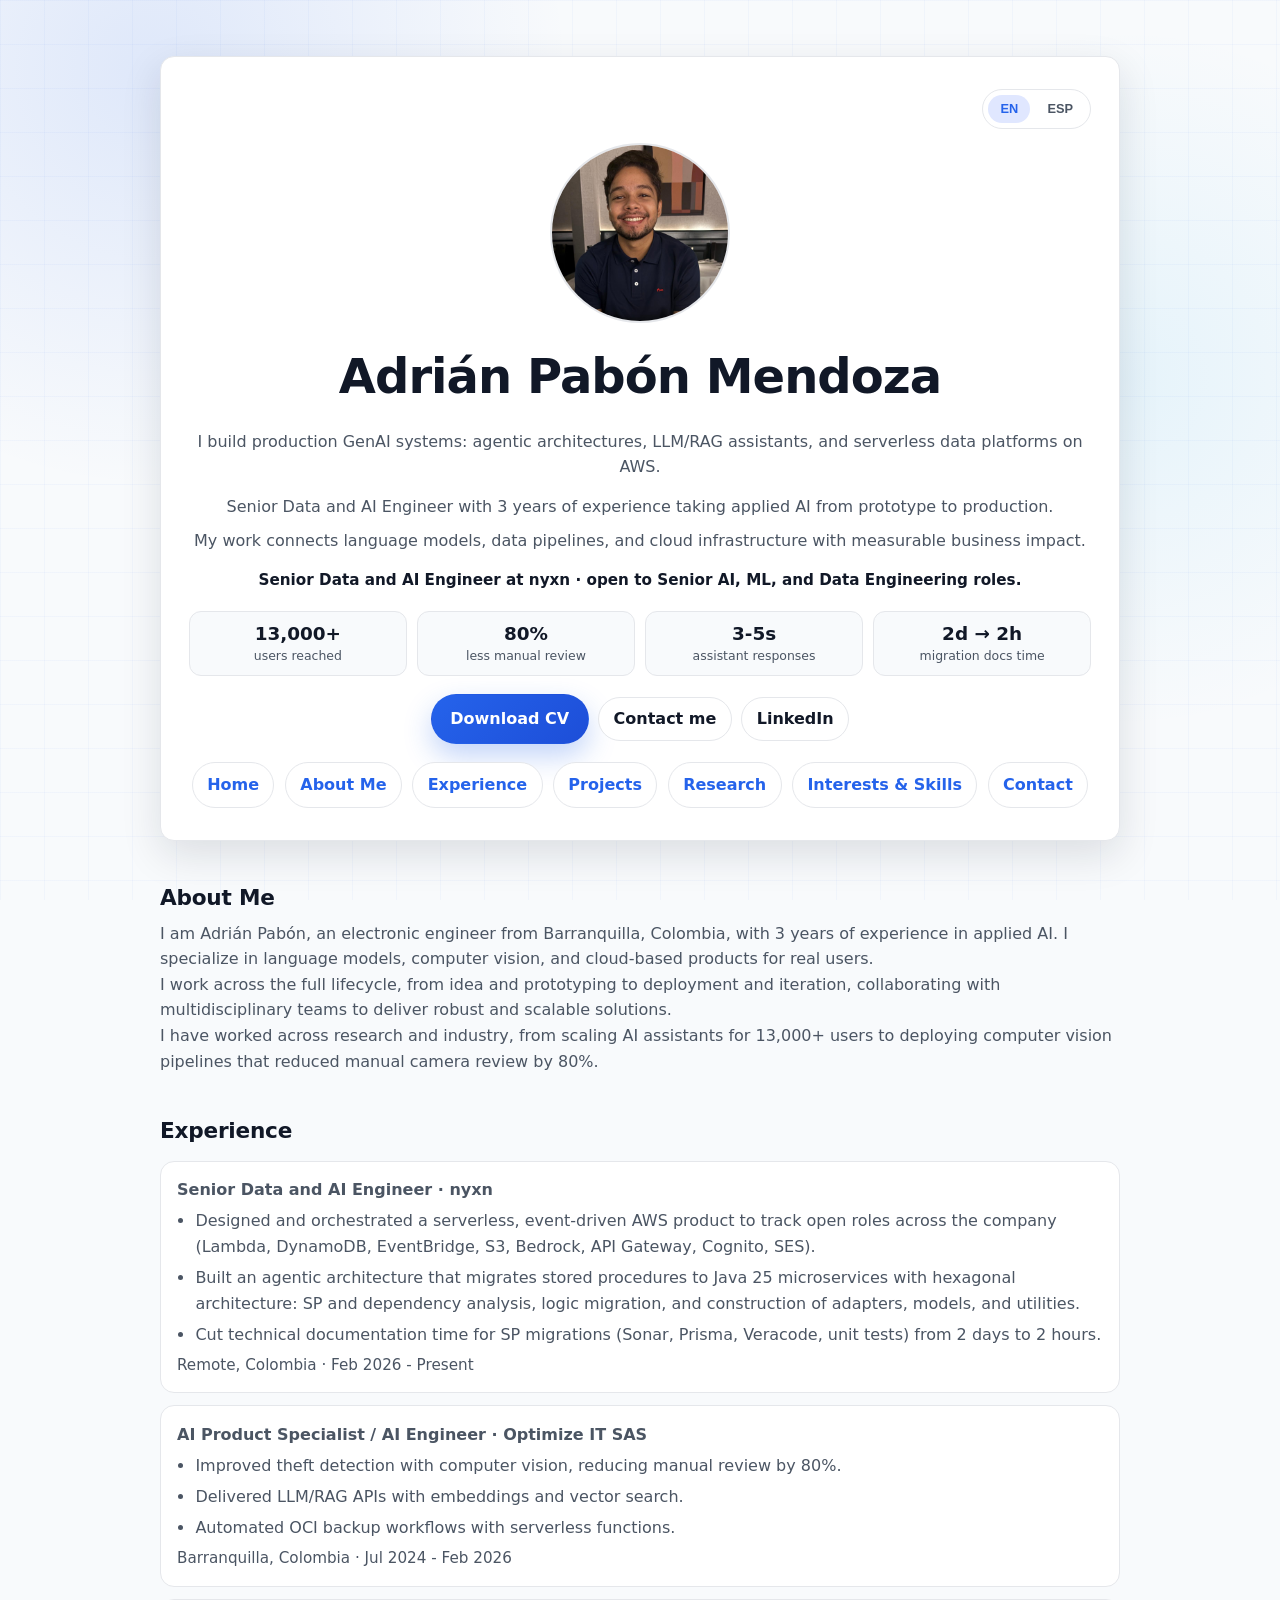
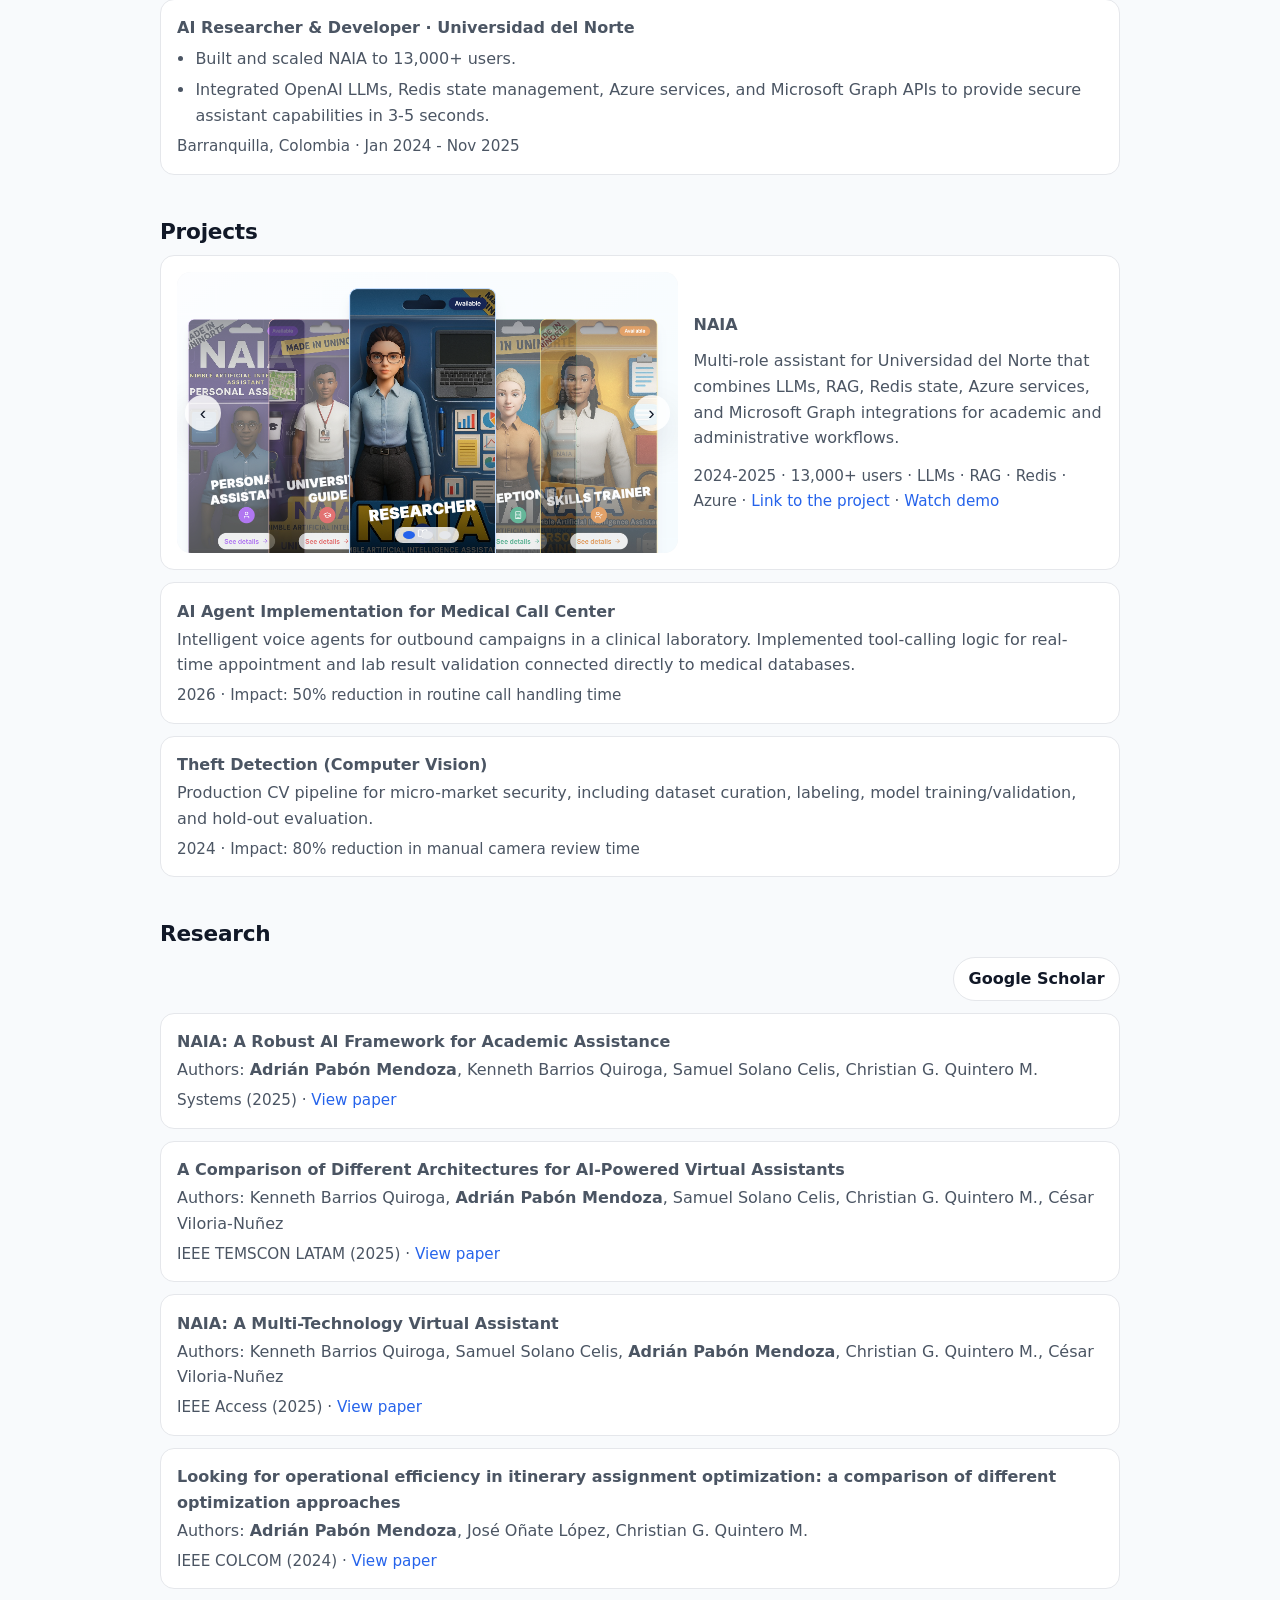
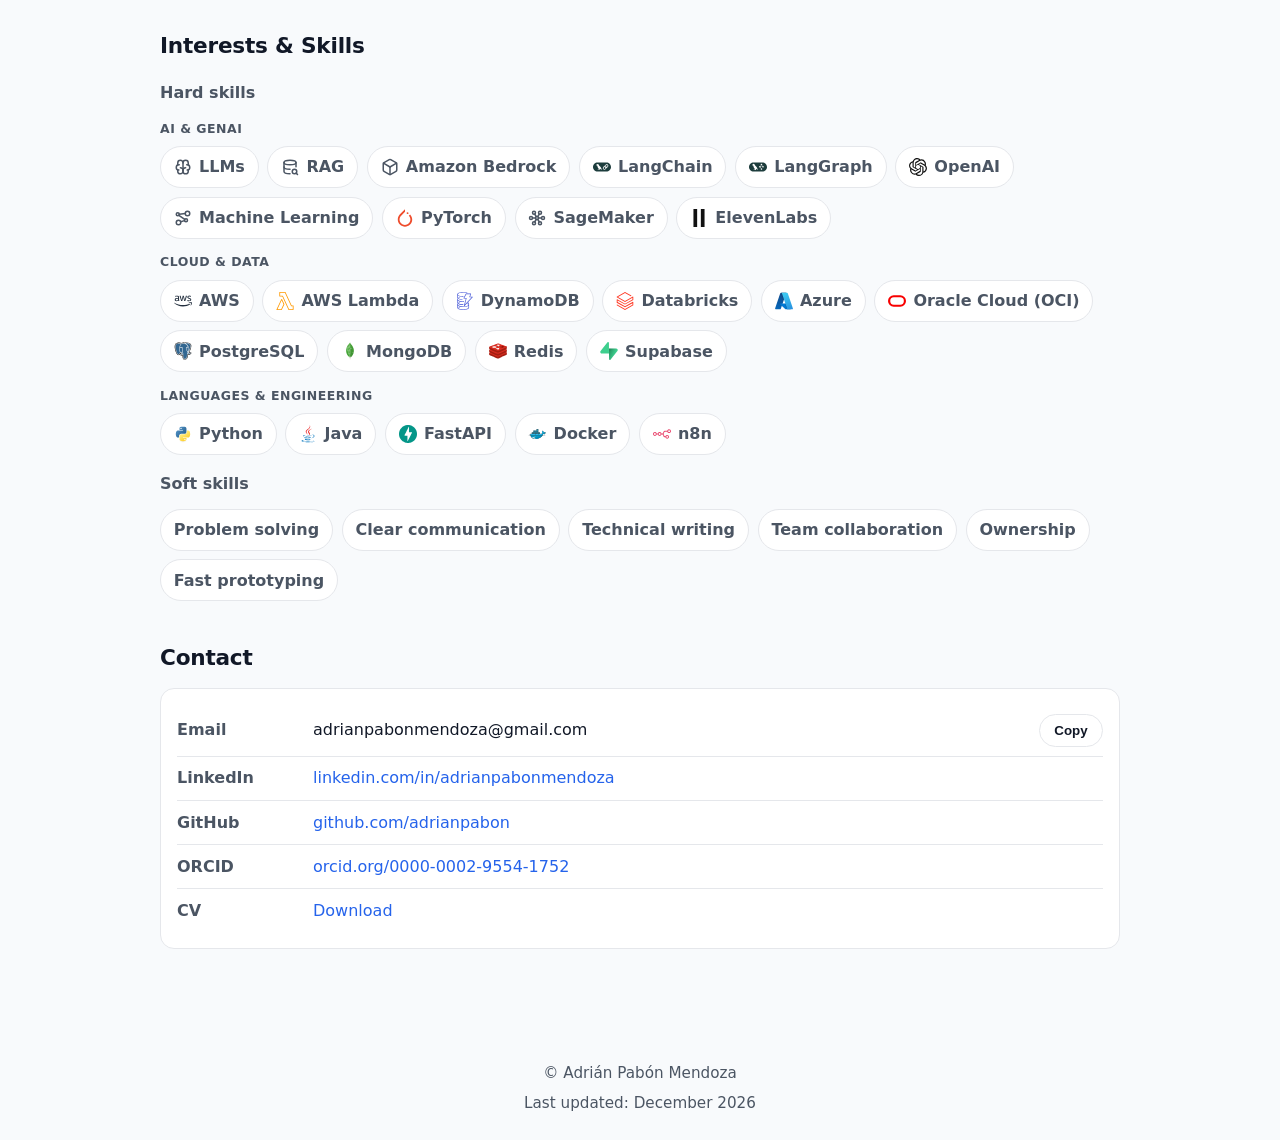
==== index.html @ e5a5b2f0 "Remove notes section and fix skill icons - Drop the placeholder Engineering Notes section, nav link," ====
<!doctype html>
<html lang="en">
  <head>
    <meta charset="utf-8" />
    <meta name="viewport" content="width=device-width, initial-scale=1" />
    <meta
      name="description"
      content="Senior AI & Data Engineer in Colombia building production GenAI on AWS: agentic AI systems, LLM/RAG, serverless event-driven architectures, and Java microservices. Open to Senior AI/ML and Data Engineering roles."
      data-i18n-content="meta.description"
    />
    <link rel="canonical" href="https://www.adrianpabonmendoza.com/" />
    <link rel="alternate" hreflang="en" href="https://www.adrianpabonmendoza.com/" />
    <link rel="alternate" hreflang="es" href="https://www.adrianpabonmendoza.com/es/" />
    <link rel="alternate" hreflang="x-default" href="https://www.adrianpabonmendoza.com/" />
    <meta property="og:type" content="website" />
    <meta
      property="og:title"
      content="Adrián Pabón Mendoza | Senior AI & Data Engineer · GenAI, AWS, Agentic AI"
      data-i18n-content="meta.title"
    />
    <meta
      property="og:description"
      content="Production GenAI on AWS: agentic AI systems, LLM/RAG, and serverless event-driven architectures with measurable impact."
      data-i18n-content="meta.socialDescription"
    />
    <meta property="og:url" content="https://www.adrianpabonmendoza.com/" />
    <meta property="og:image" content="https://www.adrianpabonmendoza.com/data/profile.jpeg" />
    <meta property="og:locale" content="en_US" data-i18n-content="meta.locale" />
    <meta name="twitter:card" content="summary_large_image" />
    <meta
      name="twitter:title"
      content="Adrián Pabón Mendoza | Senior AI & Data Engineer · GenAI, AWS, Agentic AI"
      data-i18n-content="meta.title"
    />
    <meta
      name="twitter:description"
      content="Production GenAI on AWS: agentic AI systems, LLM/RAG, and serverless event-driven architectures with measurable impact."
      data-i18n-content="meta.socialDescription"
    />
    <meta name="twitter:image" content="https://www.adrianpabonmendoza.com/data/profile.jpeg" />

    <title data-i18n="meta.title">Adrián Pabón Mendoza | Senior AI & Data Engineer · GenAI, AWS, Agentic AI</title>

    <link rel="icon" href="data/favicon.svg" type="image/svg+xml" />
    <link rel="stylesheet" href="styles.css" />
    <script defer src="script.js"></script>
  </head>
  <body>
    <main class="layout" id="content">
      <section id="home" class="intro" aria-label="Home" data-i18n-aria-label="nav.home">
        <div class="intro__tools">
          <div
            class="lang-switch"
            role="group"
            aria-label="Language selector"
            data-i18n-aria-label="language.selector"
          >
            <button class="lang-switch__btn" type="button" data-lang-option="en" data-lang-href="./" aria-pressed="false">
              EN
            </button>
            <button class="lang-switch__btn" type="button" data-lang-option="es" data-lang-href="es/" aria-pressed="false">
              ESP
            </button>
          </div>
          <button
            class="nav-toggle"
            type="button"
            data-nav-toggle
            aria-expanded="false"
            aria-controls="primary-nav"
            aria-label="Toggle navigation"
            data-i18n-aria-label="nav.toggle"
          >
            <span class="nav-toggle__bars" aria-hidden="true">
              <span></span>
              <span></span>
              <span></span>
            </span>
          </button>
        </div>
        <img
          class="intro__photo"
          src="data/profile.jpeg"
          alt="Photo of Adrián Pabón Mendoza"
          data-i18n-alt="image.profileAlt"
          width="250"
          height="250"
          loading="eager"
          decoding="async"
        />
        <h1 class="intro__name">Adrián Pabón Mendoza</h1>
        <p class="intro__tagline" data-i18n="intro.tagline">
          I build production GenAI systems: agentic architectures, LLM/RAG assistants, and serverless data platforms on AWS.
        </p>
        <div class="intro__bio">
          <p data-i18n="intro.experience">
            AI engineer with 3 years of experience building production-ready solutions.
          </p>
          <p data-i18n="intro.focus">
            I design and deploy LLM, RAG, and computer vision systems with measurable business impact.
          </p>
        </div>
        <p class="intro__availability" data-i18n="intro.availability">
          Senior Data and AI Engineer at nyxn · open to Senior AI, ML, and Data Engineering roles.
        </p>
        <dl class="impact-strip" aria-label="Career impact highlights">
          <div>
            <dt>13,000+</dt>
            <dd data-i18n="intro.metricUsers">users reached</dd>
          </div>
          <div>
            <dt>80%</dt>
            <dd data-i18n="intro.metricReview">less manual review</dd>
          </div>
          <div>
            <dt>3-5s</dt>
            <dd data-i18n="intro.metricLatency">assistant responses</dd>
          </div>
          <div>
            <dt>2d → 2h</dt>
            <dd data-i18n="intro.metricDocs">migration docs time</dd>
          </div>
        </dl>
        <div class="intro__cta">
          <a class="button button--cv" href="data/Adrian_Pabon_CV.pdf" download data-i18n="intro.cvCta">
            Download CV
          </a>
          <a
            class="button button--ghost"
            href="mailto:adrianpabonmendoza@gmail.com?subject=Job%20opportunity%20for%20Adri%C3%A1n%20Pab%C3%B3n"
            data-i18n="intro.contactCta"
          >
            Contact me
          </a>
          <a
            class="button button--ghost"
            href="https://www.linkedin.com/in/adrianpabonmendoza/"
            target="_blank"
            rel="noopener noreferrer"
          >
            LinkedIn
          </a>
        </div>
        <div class="intro__nav-wrap">
          <nav
            class="intro__nav"
            id="primary-nav"
            aria-label="Primary navigation"
            data-i18n-aria-label="nav.primary"
            data-nav
          >
            <a href="#home" data-i18n="nav.home">Home</a>
            <a href="#about" data-i18n="nav.about">About Me</a>
            <a href="#experience" data-i18n="nav.experience">Experience</a>
            <a href="#projects" data-i18n="nav.projects">Projects</a>
            <a href="#research" data-i18n="nav.research">Research</a>
            <a href="#interests" data-i18n="nav.interests">Interests & Skills</a>
            <a href="#contact" data-i18n="nav.contact">Contact</a>
          </nav>
        </div>
      </section>

      <section id="about" class="section">
        <h2 data-i18n="about.title">About Me</h2>
        <p data-i18n="about.p1">
          👋 Hey! I am Adrián Pabón, an electronic engineer from Barranquilla, Colombia, with 3 years of experience in applied AI.
          I specialize in language models, computer vision, and cloud-based products for real users.
        </p>
        <p data-i18n="about.p2">
          I work across the full lifecycle, from idea and prototyping to deployment and iteration,
          collaborating with multidisciplinary teams to deliver robust and scalable solutions.
        </p>
        <p data-i18n="about.p3">
          I have worked across research and industry, from scaling AI assistants for 13,000+ users to deploying
          computer vision pipelines that reduced manual camera review by 80%.
        </p>
      </section>

      <section id="experience" class="section">
        <h2 data-i18n="experience.title">Experience</h2>
        <ul class="list">
          <li>
            <p class="list__title" data-i18n="experience.role1.title">Senior Data and AI Engineer · nyxn</p>
            <ul class="list__points">
              <li data-i18n="experience.role1.point1">Designed and orchestrated a serverless, event-driven AWS product to track open roles across the company (Lambda, DynamoDB, EventBridge, S3, Bedrock, API Gateway, Cognito, SES).</li>
              <li data-i18n="experience.role1.point2">Built an agentic architecture that migrates stored procedures to Java 25 microservices with hexagonal architecture: SP and dependency analysis, logic migration, and construction of adapters, models, and utilities.</li>
              <li data-i18n="experience.role1.point3">Cut technical documentation time for SP migrations (Sonar, Prisma, Veracode, unit tests) from 2 days to 2 hours.</li>
            </ul>
            <p class="list__meta" data-i18n="experience.role1.meta">Remote, Colombia · Feb 2026 - Present</p>
          </li>
          <li>
            <p class="list__title" data-i18n="experience.role2.title">AI Product Specialist / AI Engineer · Optimize IT SAS</p>
            <ul class="list__points">
              <li data-i18n="experience.role2.point1">Improved theft detection with computer vision, reducing manual review by 80%.</li>
              <li data-i18n="experience.role2.point2">Delivered LLM/RAG APIs with embeddings and vector search.</li>
              <li data-i18n="experience.role2.point3">Automated OCI backup workflows with serverless functions.</li>
            </ul>
            <p class="list__meta" data-i18n="experience.role2.meta">Barranquilla, Colombia · Jul 2024 - Feb 2026</p>
          </li>
          <li>
            <p class="list__title" data-i18n="experience.role3.title">AI Researcher & Developer · Universidad del Norte</p>
            <ul class="list__points">
              <li data-i18n="experience.role3.point1">Built and scaled NAIA to 13,000+ users.</li>
              <li data-i18n="experience.role3.point2">Integrated OpenAI LLMs, Redis state management, Azure services, and Microsoft Graph APIs to provide secure assistant capabilities in 3-5 seconds.</li>
            </ul>
            <p class="list__meta" data-i18n="experience.role3.meta">Barranquilla, Colombia · Jan 2024 - Nov 2025</p>
          </li>
        </ul>
      </section>

      <section id="projects" class="section">
        <h2 data-i18n="projects.title">Projects</h2>
        <article class="project-card">
          <div class="project-media">
            <div class="slider" data-slider>
              <div class="slider__track" data-slider-track>
                <figure class="slide is-active">
                  <img
                    src="data/naia/naia_home.png"
                    alt="NAIA assistant interface mock"
                    data-i18n-alt="projects.naia.image1Alt"
                    loading="lazy"
                    decoding="async"
                  />
                </figure>
                <figure class="slide">
                  <img
                    src="data/naia/naia_research.png"
                    alt="Dashboard analytics for NAIA usage"
                    data-i18n-alt="projects.naia.image2Alt"
                    loading="lazy"
                    decoding="async"
                  />
                </figure>
                <figure class="slide">
                  <img
                    src="data/naia/meet_naia.png"
                    alt="System architecture sketch for NAIA"
                    data-i18n-alt="projects.naia.image3Alt"
                    loading="lazy"
                    decoding="async"
                  />
                </figure>
              </div>
              <div class="slider__controls">
                <button
                  class="slider__btn"
                  type="button"
                  data-slider-prev
                  aria-label="Previous image"
                  data-i18n-aria-label="slider.previousImage"
                >
                  ‹
                </button>
                <button
                  class="slider__btn"
                  type="button"
                  data-slider-next
                  aria-label="Next image"
                  data-i18n-aria-label="slider.nextImage"
                >
                  ›
                </button>
              </div>
              <div
                class="slider__dots"
                data-slider-dots
                aria-label="Slider pagination"
                data-i18n-aria-label="slider.pagination"
              ></div>
            </div>
          </div>
          <div class="project-content">
            <p class="list__title">NAIA</p>
            <p class="list__desc" data-i18n="projects.naia.description">
              Multi-role assistant for Universidad del Norte that combines LLMs, RAG, Redis state, Azure services,
              and Microsoft Graph integrations for academic and administrative workflows.
            </p>
            <p class="list__meta">
              2024-2025 · 13,000+ users · LLMs · RAG · Redis · Azure ·
              <a
                class="link"
                href="https://naia.uninorte.edu.co/"
                target="_blank"
                rel="noreferrer"
              >
                <span data-i18n="projects.naia.link">Link to the project</span>
              </a>
              ·
              <a
                class="link"
                href="https://youtu.be/oDc96ZBW_u0?si=5O5DyOcnryvD_DOg"
                target="_blank"
                rel="noreferrer"
              >
                <span data-i18n="projects.naia.demo">Watch Demo</span>
              </a>
            </p>
          </div>
        </article>
        <ul class="list">
          <li>
            <p class="list__title" data-i18n="projects.callCenter.title">AI Agent Implementation for Medical Call Center</p>
            <p class="list__desc" data-i18n="projects.callCenter.description">
              Intelligent voice agents for outbound campaigns in a clinical laboratory. Implemented tool-calling
              logic for real-time appointment and lab result validation connected directly to medical databases.
            </p>
            <p class="list__meta" data-i18n="projects.callCenter.meta">2026 · Impact: 50% reduction in routine call handling time</p>
          </li>
          <li>
            <p class="list__title" data-i18n="projects.theft.title">Theft Detection (Computer Vision)</p>
            <p class="list__desc" data-i18n="projects.theft.description">
              Production CV pipeline for micro-market security, including dataset curation, labeling,
              model training/validation, and hold-out evaluation.
            </p>
            <p class="list__meta" data-i18n="projects.theft.meta">2024 · Impact: 80% reduction in manual camera review time</p>
          </li>
        </ul>
      </section>

      <section id="research" class="section">
        <h2 data-i18n="research.title">Research</h2>
        <div class="list__actions">
          <a
            class="button button--ghost"
            href="https://scholar.google.com/citations?user=94yZN2IAAAAJ&hl=es&oi=ao"
            target="_blank"
            rel="noreferrer"
          >
            <span data-i18n="research.googleScholar">Google Scholar</span>
          </a>
        </div>
        <ul class="list">
          <li>
            <p class="list__title">NAIA: A Robust AI Framework for Academic Assistance</p>
            <p class="list__desc">
              <span data-i18n="research.authors">Authors:</span>
              <strong>Adrián Pabón Mendoza</strong>, Kenneth Barrios Quiroga, Samuel Solano Celis, Christian G. Quintero M.
            </p>
            <p class="list__meta">
              Systems (2025) ·
              <a class="link" href="https://www.mdpi.com/2079-8954/13/12/1091" target="_blank" rel="noreferrer">
                <span data-i18n="research.viewPaper">View paper</span>
              </a>
            </p>
          </li>
          <li>
            <p class="list__title">A Comparison of Different Architectures for AI-Powered Virtual Assistants</p>
            <p class="list__desc">
              <span data-i18n="research.authors">Authors:</span>
              Kenneth Barrios Quiroga, <strong>Adrián Pabón Mendoza</strong>, Samuel Solano Celis, Christian G. Quintero M., César Viloria-Nuñez
            </p>
            <p class="list__meta">
              IEEE TEMSCON LATAM (2025) ·
                <a class="link" href="https://ieeexplore.ieee.org/document/11238808" target="_blank" rel="noreferrer">
                  <span data-i18n="research.viewPaper">View paper</span>
                </a>
              </p>
          </li>
          <li>
            <p class="list__title">NAIA: A Multi-Technology Virtual Assistant</p>
            <p class="list__desc">
              <span data-i18n="research.authors">Authors:</span>
              Kenneth Barrios Quiroga, Samuel Solano Celis, <strong>Adrián Pabón Mendoza</strong>, Christian G. Quintero M., César Viloria-Nuñez
            </p>
            <p class="list__meta">
              IEEE Access (2025) ·
              <a class="link" href="https://ieeexplore.ieee.org/document/11018004" target="_blank" rel="noreferrer">
                <span data-i18n="research.viewPaper">View paper</span>
              </a>
            </p>
          </li>
          <li>
            <p class="list__title">Looking for operational efficiency in itinerary assignment optimization: a comparison of different optimization approaches</p>
            <p class="list__desc">
              <span data-i18n="research.authors">Authors:</span>
              <strong>Adrián Pabón Mendoza</strong>, José Oñate López, Christian G. Quintero M.
            </p>
            <p class="list__meta">
              IEEE COLCOM (2024) ·
              <a class="link" href="https://ieeexplore.ieee.org/abstract/document/10720293/" target="_blank" rel="noreferrer">
                <span data-i18n="research.viewPaper">View paper</span>
              </a>
            </p>
          </li>
        </ul>
      </section>

      <section id="interests" class="section">
        <h2 data-i18n="interests.title">Interests & Skills</h2>
        <div class="pill-group" aria-label="Hard skills" data-i18n-aria-label="interests.hardSkills">
          <p class="pill-heading" data-i18n="interests.hardSkills">Hard skills</p>
          <p class="skill-group__label" data-i18n="interests.groupAi">AI & GenAI</p>
          <ul class="pill-list pill-list--skills">
            <li class="skill-chip"><img src="data/icons/llm.svg" alt="" width="18" height="18" loading="lazy" decoding="async" />LLMs</li>
            <li class="skill-chip"><img src="data/icons/rag.svg" alt="" width="18" height="18" loading="lazy" decoding="async" />RAG</li>
            <li class="skill-chip"><img src="data/icons/bedrock.svg" alt="" width="18" height="18" loading="lazy" decoding="async" />Amazon Bedrock</li>
            <li class="skill-chip"><img src="data/icons/langchain.svg" alt="" width="18" height="18" loading="lazy" decoding="async" />LangChain</li>
            <li class="skill-chip"><img src="data/icons/langgraph.svg" alt="" width="18" height="18" loading="lazy" decoding="async" />LangGraph</li>
            <li class="skill-chip"><img src="data/icons/openai.svg" alt="" width="18" height="18" loading="lazy" decoding="async" />OpenAI</li>
            <li class="skill-chip"><img src="data/icons/ml.svg" alt="" width="18" height="18" loading="lazy" decoding="async" />Machine Learning</li>
            <li class="skill-chip"><img src="data/icons/pytorch.svg" alt="" width="18" height="18" loading="lazy" decoding="async" />PyTorch</li>
            <li class="skill-chip"><img src="data/icons/sagemaker.svg" alt="" width="18" height="18" loading="lazy" decoding="async" />SageMaker</li>
            <li class="skill-chip"><img src="data/icons/elevenlabs.svg" alt="" width="18" height="18" loading="lazy" decoding="async" />ElevenLabs</li>
          </ul>
          <p class="skill-group__label" data-i18n="interests.groupCloud">Cloud & Data</p>
          <ul class="pill-list pill-list--skills">
            <li class="skill-chip"><img src="data/icons/aws.svg" alt="" width="18" height="18" loading="lazy" decoding="async" />AWS</li>
            <li class="skill-chip"><img src="data/icons/lambda.svg" alt="" width="18" height="18" loading="lazy" decoding="async" />AWS Lambda</li>
            <li class="skill-chip"><img src="data/icons/dynamodb.svg" alt="" width="18" height="18" loading="lazy" decoding="async" />DynamoDB</li>
            <li class="skill-chip"><img src="data/icons/databricks.svg" alt="" width="18" height="18" loading="lazy" decoding="async" />Databricks</li>
            <li class="skill-chip"><img src="data/icons/azure.svg" alt="" width="18" height="18" loading="lazy" decoding="async" />Azure</li>
            <li class="skill-chip"><img src="data/icons/oracle.svg" alt="" width="18" height="18" loading="lazy" decoding="async" />Oracle Cloud (OCI)</li>
            <li class="skill-chip"><img src="data/icons/postgresql.svg" alt="" width="18" height="18" loading="lazy" decoding="async" />PostgreSQL</li>
            <li class="skill-chip"><img src="data/icons/mongodb.svg" alt="" width="18" height="18" loading="lazy" decoding="async" />MongoDB</li>
            <li class="skill-chip"><img src="data/icons/redis.svg" alt="" width="18" height="18" loading="lazy" decoding="async" />Redis</li>
            <li class="skill-chip"><img src="data/icons/supabase.svg" alt="" width="18" height="18" loading="lazy" decoding="async" />Supabase</li>
          </ul>
          <p class="skill-group__label" data-i18n="interests.groupEng">Languages & Engineering</p>
          <ul class="pill-list pill-list--skills">
            <li class="skill-chip"><img src="data/icons/python.svg" alt="" width="18" height="18" loading="lazy" decoding="async" />Python</li>
            <li class="skill-chip"><img src="data/icons/java.svg" alt="" width="18" height="18" loading="lazy" decoding="async" />Java</li>
            <li class="skill-chip"><img src="data/icons/fastapi.svg" alt="" width="18" height="18" loading="lazy" decoding="async" />FastAPI</li>
            <li class="skill-chip"><img src="data/icons/docker.svg" alt="" width="18" height="18" loading="lazy" decoding="async" />Docker</li>
            <li class="skill-chip"><img src="data/icons/n8n.svg" alt="" width="18" height="18" loading="lazy" decoding="async" />n8n</li>
          </ul>
        </div>
        <div class="pill-group" aria-label="Soft skills">
          <p class="pill-heading" data-i18n="interests.softSkills">Soft skills</p>
          <ul class="pill-list">
            <li data-i18n="interests.soft.problemSolving">Problem solving</li>
            <li data-i18n="interests.soft.communication">Clear communication</li>
            <li data-i18n="interests.soft.writing">Technical writing</li>
            <li data-i18n="interests.soft.teamwork">Team collaboration</li>
            <li data-i18n="interests.soft.ownership">Ownership</li>
            <li data-i18n="interests.soft.prototyping">Fast prototyping</li>
          </ul>
        </div>
      </section>

      <section id="contact" class="section">
        <h2 data-i18n="contact.title">Contact</h2>
        <div class="contact-card">
          <div class="contact__row">
            <span class="contact__label" data-i18n="contact.email">Email</span>
            <span class="contact__value" data-email>adrianpabonmendoza@gmail.com</span>
            <button class="button button--ghost" type="button" data-copy-email data-i18n="contact.copy">
              Copy
            </button>
          </div>
          <div class="contact__row">
            <span class="contact__label" data-i18n="contact.linkedin">LinkedIn</span>
            <a
              class="contact__value link"
              href="https://www.linkedin.com/in/adrianpabonmendoza/"
              target="_blank"
              rel="noreferrer"
            >
              linkedin.com/in/adrianpabonmendoza
            </a>
          </div>
          <div class="contact__row">
            <span class="contact__label" data-i18n="contact.github">GitHub</span>
            <a
              class="contact__value link"
              href="https://github.com/adrianpabon"
              target="_blank"
              rel="noreferrer"
            >
              github.com/adrianpabon
            </a>
          </div>
          <div class="contact__row">
            <span class="contact__label" data-i18n="contact.orcid">ORCID</span>
            <a
              class="contact__value link"
              href="https://orcid.org/0000-0002-9554-1752"
              target="_blank"
              rel="noreferrer"
            >
              orcid.org/0000-0002-9554-1752
            </a>
          </div>
          <div class="contact__row">
            <span class="contact__label" data-i18n="contact.cv">CV</span>
            <a
              class="contact__value link"
              href="data/Adrian_Pabon_CV.pdf"
              download
            >
              <span data-i18n="contact.download">Download</span>
            </a>
          </div>
        </div>
      </section>
    </main>

    <footer class="footer">
      <p>© Adrián Pabón Mendoza</p>
      <p class="footer__updated"><span data-i18n="footer.updatedLabel">Last updated:</span> <span data-last-updated></span></p>
    </footer>

    <script type="application/ld+json">
      {
        "@context": "https://schema.org",
        "@type": "Person",
        "name": "Adrián Pabón Mendoza",
        "jobTitle": "Senior Data and AI Engineer",
        "description": "Senior AI & Data Engineer building production GenAI on AWS: agentic AI systems, LLM/RAG, and serverless event-driven architectures.",
        "url": "https://www.adrianpabonmendoza.com/",
        "email": "mailto:adrianpabonmendoza@gmail.com",
        "worksFor": { "@type": "Organization", "name": "nyxn" },
        "hasOccupation": {
          "@type": "Occupation",
          "name": "Senior AI & Data Engineer",
          "occupationLocation": { "@type": "Country", "name": "Colombia" }
        },
        "address": {
          "@type": "PostalAddress",
          "addressLocality": "Barranquilla",
          "addressCountry": "CO"
        },
        "knowsLanguage": ["es", "en"],
        "knowsAbout": [
          "Generative AI",
          "Agentic AI",
          "Large Language Models",
          "Retrieval-Augmented Generation",
          "Amazon Web Services",
          "Amazon Bedrock",
          "Serverless architecture",
          "Event-driven architecture",
          "Data engineering",
          "Computer vision",
          "Java microservices",
          "Hexagonal architecture",
          "Python"
        ],
        "image": "https://www.adrianpabonmendoza.com/data/profile.jpeg",
        "sameAs": [
          "https://www.linkedin.com/in/adrianpabonmendoza/",
          "https://github.com/adrianpabon",
          "https://scholar.google.com/citations?user=94yZN2IAAAAJ&hl=es&oi=ao",
          "https://orcid.org/0000-0002-9554-1752"
        ]
      }
    </script>
  </body>
</html>
---- styles.css ----
:root {
  color-scheme: light;
  --bg: #f8fafc;
  --text: #111827;
  --muted: #4b5563;
  --card: #ffffff;
  --border: #e5e7eb;
  --accent: #2563eb;
  --accent-soft: #e0e7ff;
  --radius: 14px;
  --shadow: 0 14px 40px rgba(15, 23, 42, 0.12);
}

*,
*::before,
*::after {
  box-sizing: border-box;
}

body {
  margin: 0;
  font-family:
    "Inter",
    ui-sans-serif,
    system-ui,
    -apple-system,
    "Segoe UI",
    sans-serif;
  line-height: 1.6;
  background:
    radial-gradient(circle at 12% 8%, rgba(37, 99, 235, 0.12), transparent 26rem),
    radial-gradient(circle at 88% 42%, rgba(14, 165, 233, 0.08), transparent 22rem),
    linear-gradient(rgba(37, 99, 235, 0.035) 1px, transparent 1px),
    linear-gradient(90deg, rgba(37, 99, 235, 0.035) 1px, transparent 1px),
    var(--bg);
  background-attachment: fixed;
  background-size: auto, auto, 44px 44px, 44px 44px, auto;
  color: var(--text);
}

a {
  color: var(--accent);
  text-decoration: none;
}

a:hover,
a:focus-visible {
  color: #1d4ed8;
}

main.layout {
  width: min(960px, 100% - 2.5rem);
  margin: 0 auto;
  padding: 3.5rem 0 4rem;
}

h1,
h2,
p {
  margin: 0;
}

.intro {
  background: var(--card);
  border: 1px solid var(--border);
  border-radius: var(--radius);
  padding: 2rem 1.75rem;
  text-align: center;
  display: grid;
  gap: 0.9rem;
  box-shadow: var(--shadow);
}

.intro__tools {
  width: 100%;
  display: flex;
  justify-content: flex-end;
  align-items: center;
  gap: 0.5rem;
}

.intro__photo {
  width: 180px;
  height: 180px;
  border-radius: 50%;
  object-fit: cover;
  margin: 0 auto;
  border: 2px solid var(--border);
}

.intro__name {
  font-size: clamp(2.2rem, 4vw, 3rem);
  letter-spacing: -0.02em;
}

.intro__tagline {
  color: var(--muted);
}

.intro__bio {
  display: grid;
  gap: 0.5rem;
  color: var(--muted);
  text-align: center;
}

.intro__availability {
  color: var(--text);
  font-size: 0.95rem;
  font-weight: 650;
}

.impact-strip {
  display: grid;
  grid-template-columns: repeat(4, 1fr);
  gap: 0.65rem;
  margin: 0.25rem 0 0;
}

.impact-strip div {
  border: 1px solid var(--border);
  border-radius: 12px;
  background: #f8fafc;
  padding: 0.75rem 0.6rem;
}

.impact-strip dt {
  color: var(--text);
  font-size: 1.15rem;
  font-weight: 800;
  line-height: 1.1;
}

.impact-strip dd {
  color: var(--muted);
  font-size: 0.78rem;
  line-height: 1.25;
  margin: 0.25rem 0 0;
}

.intro__cta {
  display: flex;
  flex-wrap: wrap;
  gap: 0.6rem;
  justify-content: center;
  align-items: center;
  margin-top: 0.2rem;
}

.intro__nav-wrap {
  width: 100%;
  display: flex;
  flex-direction: column;
  gap: 0.4rem;
  align-items: center;
}

.lang-switch {
  display: inline-flex;
  align-items: center;
  gap: 0.3rem;
  padding: 0.3rem;
  border: 1px solid var(--border);
  border-radius: 999px;
  background: var(--card);
}

.lang-switch__btn {
  appearance: none;
  border: 1px solid transparent;
  background: transparent;
  color: var(--muted);
  font-weight: 700;
  font-size: 0.8rem;
  padding: 0.35rem 0.7rem;
  border-radius: 999px;
  cursor: pointer;
}

.lang-switch__btn:hover,
.lang-switch__btn:focus-visible {
  border-color: var(--border);
  color: var(--text);
  outline: none;
}

.lang-switch__btn.is-active {
  background: var(--accent-soft);
  color: var(--accent);
  border-color: transparent;
}

.nav-toggle {
  display: inline-flex;
  align-items: center;
  justify-content: center;
  gap: 0.4rem;
  padding: 0.55rem 0.75rem;
  border-radius: 999px;
  border: 1px solid var(--border);
  background: var(--card);
  color: var(--accent);
  font-weight: 700;
  cursor: pointer;
}

.nav-toggle__bars {
  display: inline-flex;
  flex-direction: column;
  gap: 4px;
}

.nav-toggle__bars span {
  display: block;
  width: 18px;
  height: 2px;
  background: var(--accent);
  border-radius: 999px;
}

.nav-toggle:focus-visible {
  outline: 2px solid var(--accent);
  outline-offset: 2px;
}

.intro__nav {
  display: none;
  flex-direction: column;
  gap: 0.5rem;
  width: 100%;
  padding: 0;
  margin: 0.25rem 0 0;
}

.intro__nav.is-open {
  display: flex;
}

.intro__nav a {
  display: inline-flex;
  align-items: center;
  justify-content: center;
  gap: 0.35rem;
  padding: 0.55rem 0.9rem;
  border-radius: 999px;
  border: 1px solid var(--border);
  background: var(--card);
  font-weight: 600;
  color: var(--accent);
}

.intro__nav a:hover,
.intro__nav a:focus-visible {
  border-color: var(--accent);
  color: var(--accent);
}

.section {
  margin-top: 2.5rem;
}

.section h2 {
  font-size: 1.35rem;
  letter-spacing: -0.01em;
  margin-bottom: 0.35rem;
}

.section p {
  color: var(--muted);
}

.section__lead {
  max-width: 68ch;
}

.list {
  list-style: none;
  padding: 0;
  margin: 0.75rem 0 0;
  display: grid;
  gap: 0.75rem;
}

.list__actions {
  display: flex;
  justify-content: flex-end;
  margin-top: 0.35rem;
}

.list li {
  background: var(--card);
  border: 1px solid var(--border);
  border-radius: var(--radius);
  padding: 0.95rem 1rem;
}

.list__title {
  margin: 0 0 0.15rem;
  font-weight: 700;
}

.list__desc {
  margin: 0;
  color: var(--muted);
}

.list__points {
  margin: 0.35rem 0 0;
  padding-left: 1.15rem;
  list-style: disc;
  color: var(--muted);
  display: grid;
  gap: 0.35rem;
}

.list .list__points li {
  background: none;
  border: 0;
  border-radius: 0;
  padding: 0;
}

.list__meta {
  margin: 0.35rem 0 0;
  color: var(--muted);
  font-size: 0.95rem;
}

.pill-list {
  list-style: none;
  padding: 0;
  margin: 0.75rem 0 0;
  display: flex;
  gap: 0.55rem;
  flex-wrap: wrap;
}

.pill-list li {
  padding: 0.45rem 0.8rem;
  border-radius: 999px;
  background: var(--card);
  border: 1px solid var(--border);
  color: var(--muted);
  font-weight: 600;
}

.skill-group__label {
  margin: 0.85rem 0 0;
  color: var(--muted);
  font-size: 0.78rem;
  font-weight: 800;
  letter-spacing: 0.04em;
  text-transform: uppercase;
}

.pill-list--skills {
  margin-top: 0.45rem;
}

.pill-list--skills .skill-chip {
  display: inline-flex;
  align-items: center;
  gap: 0.45rem;
}

.skill-chip img {
  width: 18px;
  height: 18px;
  object-fit: contain;
  flex-shrink: 0;
}

.pill-group {
  margin-top: 1rem;
}

.pill-heading {
  margin: 0;
  font-weight: 700;
  color: var(--text);
}

.project-card {
  display: grid;
  gap: 1rem;
  background: var(--card);
  border: 1px solid var(--border);
  border-radius: var(--radius);
  padding: 1rem;
}

.project-media {
  position: relative;
  border-radius: var(--radius);
  overflow: hidden;
  background: #f3f4f6;
}

.slider {
  position: relative;
}

.slider__track {
  display: flex;
  transition: transform 0.4s ease;
}

.slide {
  min-width: 100%;
  margin: 0;
}

.slide img {
  width: 100%;
  display: block;
  object-fit: cover;
  aspect-ratio: 16 / 9;
}

.slider__controls {
  position: absolute;
  inset: 0;
  display: flex;
  justify-content: space-between;
  align-items: center;
  padding: 0 0.5rem;
  pointer-events: none;
}

.slider__btn {
  pointer-events: auto;
  border: none;
  background: rgba(255, 255, 255, 0.82);
  color: var(--text);
  width: 36px;
  height: 36px;
  border-radius: 50%;
  display: grid;
  place-items: center;
  font-size: 1.2rem;
  cursor: pointer;
  box-shadow: var(--shadow);
}

.slider__btn:hover,
.slider__btn:focus-visible {
  outline: 2px solid var(--accent);
}

.slider__dots {
  position: absolute;
  bottom: 10px;
  left: 50%;
  transform: translateX(-50%);
  display: inline-flex;
  gap: 6px;
  background: rgba(255, 255, 255, 0.82);
  padding: 4px 8px;
  border-radius: 999px;
  box-shadow: var(--shadow);
}

.slider__dot {
  width: 8px;
  height: 8px;
  border-radius: 50%;
  background: var(--border);
  border: none;
  cursor: pointer;
}

.slider__dot.is-active {
  background: var(--accent);
}

.project-content {
  display: grid;
  gap: 0.5rem;
}

.contact-card {
  margin-top: 0.75rem;
  background: var(--card);
  border: 1px solid var(--border);
  border-radius: var(--radius);
  padding: 1rem;
}

.contact__row {
  display: grid;
  grid-template-columns: 120px 1fr auto;
  gap: 0.5rem 1rem;
  align-items: center;
  padding: 0.55rem 0;
}

.contact__row + .contact__row {
  border-top: 1px solid var(--border);
}

.contact__label {
  color: var(--muted);
  font-weight: 600;
}

.contact__value {
  word-break: break-word;
}

.button {
  appearance: none;
  border: 1px solid var(--accent);
  background: var(--accent);
  color: #ffffff;
  font-weight: 650;
  padding: 0.5rem 0.9rem;
  border-radius: 999px;
  text-decoration: none;
  display: inline-flex;
  align-items: center;
  justify-content: center;
  gap: 0.4rem;
  cursor: pointer;
}

.button--ghost {
  background: var(--card);
  color: var(--text);
  border-color: var(--border);
}

.button--cv {
  border-color: transparent;
  background: linear-gradient(135deg, #2563eb, #1d4ed8);
  box-shadow: 0 12px 28px rgba(37, 99, 235, 0.28);
  padding: 0.7rem 1.15rem;
}

.button--cv:hover,
.button--cv:focus-visible {
  color: #ffffff;
  transform: translateY(-1px);
  box-shadow: 0 16px 34px rgba(37, 99, 235, 0.34);
}

.button:focus-visible {
  outline: 2px solid var(--accent);
  outline-offset: 2px;
}

.link {
  color: var(--accent);
  text-underline-offset: 3px;
}

.footer {
  text-align: center;
  margin: 3rem auto 1.5rem;
  color: var(--muted);
  font-size: 0.95rem;
}

.footer__updated {
  margin-top: 0.35rem;
  color: var(--muted);
}

@media (max-width: 640px) {
  .intro__photo {
    width: 150px;
    height: 150px;
  }

  .impact-strip {
    grid-template-columns: repeat(2, 1fr);
  }

  .contact__row {
    grid-template-columns: 1fr;
    align-items: start;
  }
}

@media (min-width: 720px) {
  .nav-toggle {
    display: none;
  }

  .intro__nav {
    display: flex;
    flex-direction: row;
    flex-wrap: wrap;
    gap: 0.65rem;
    justify-content: center;
  }

  .project-card {
    grid-template-columns: 1.1fr 0.9fr;
    align-items: center;
  }
}
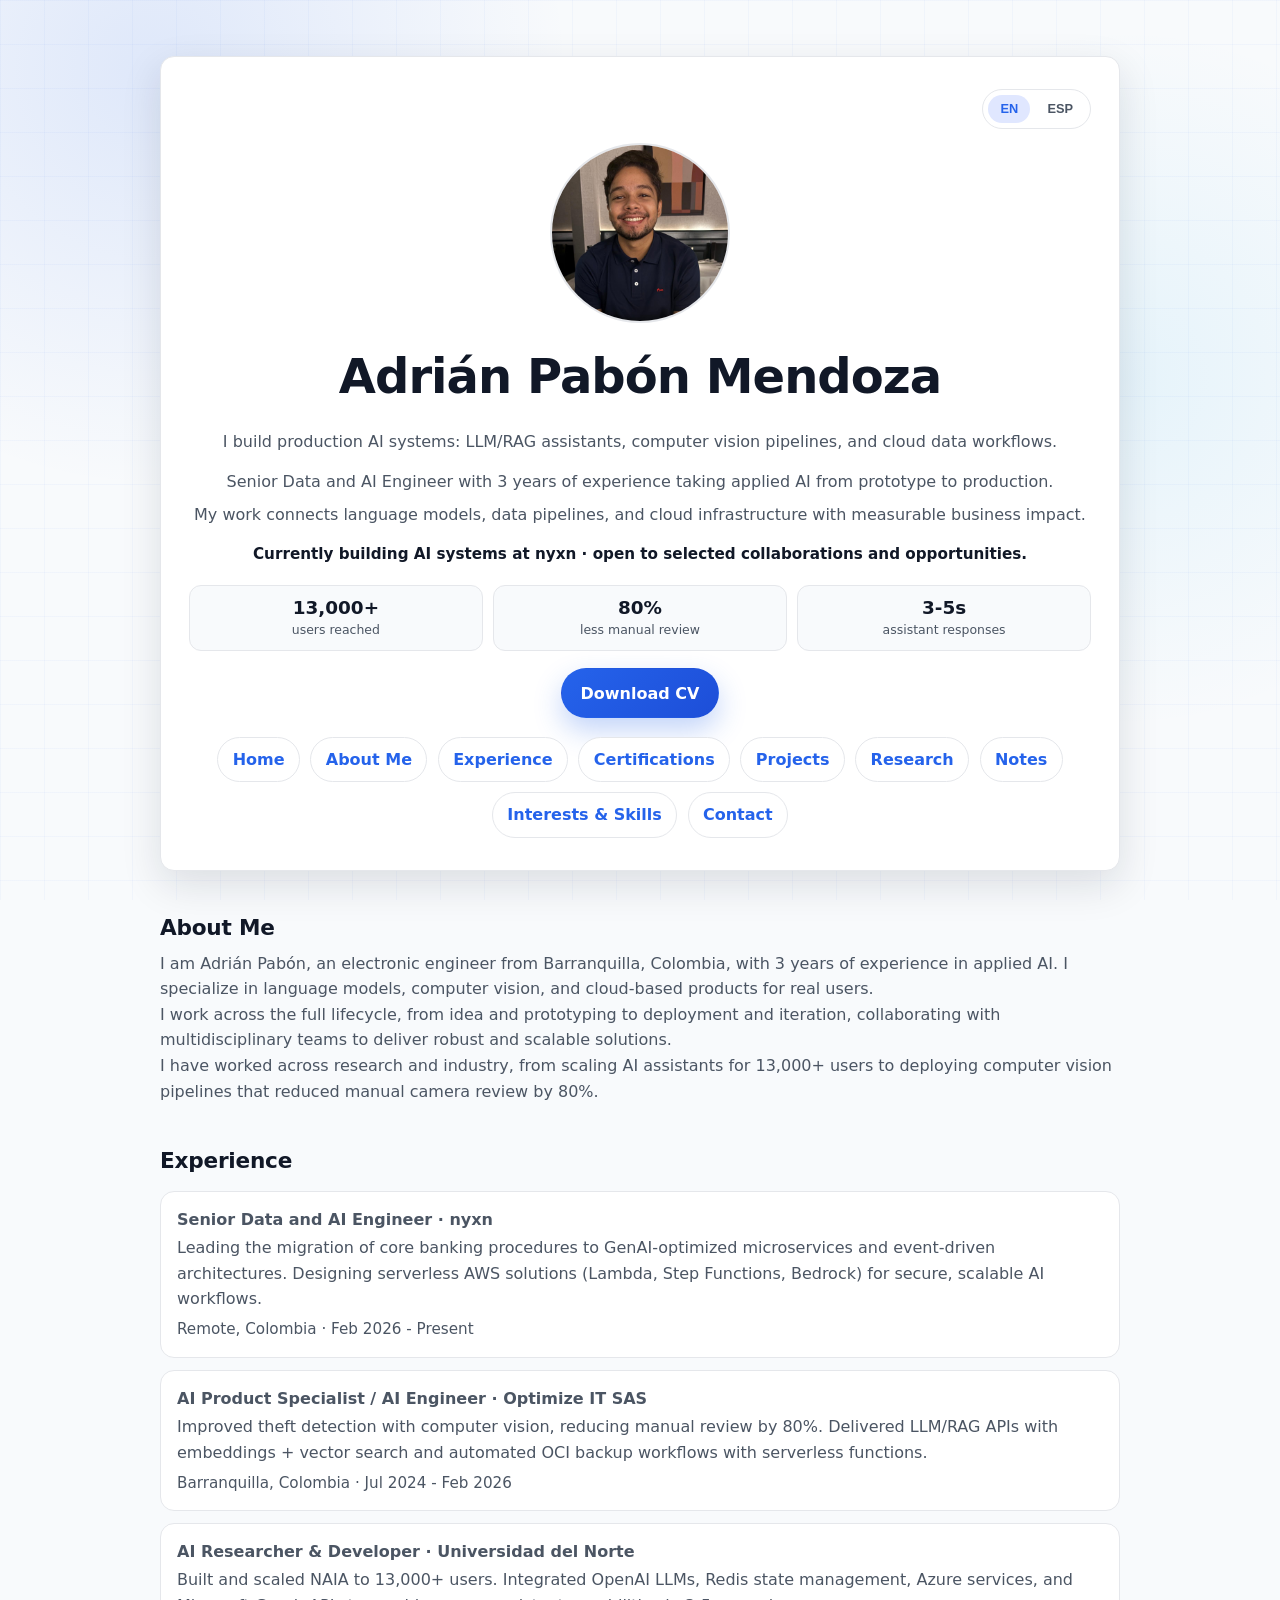
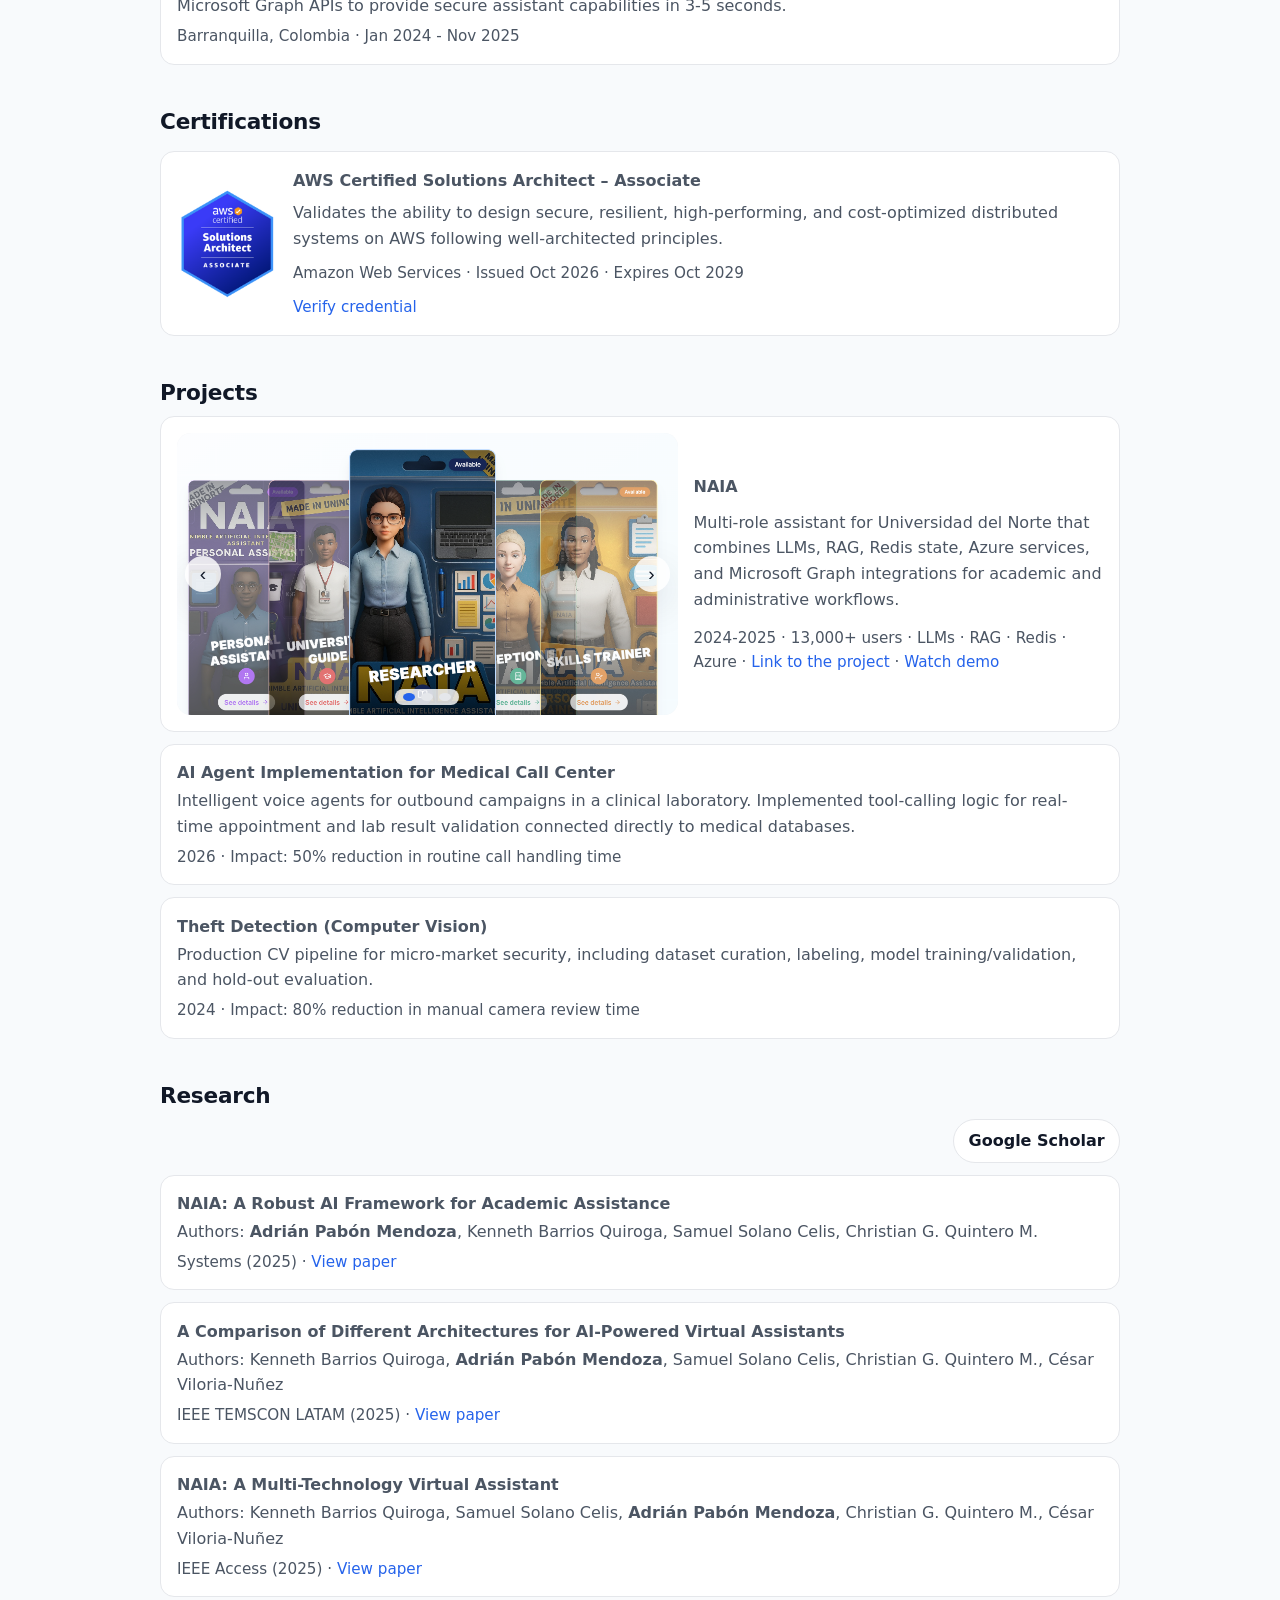
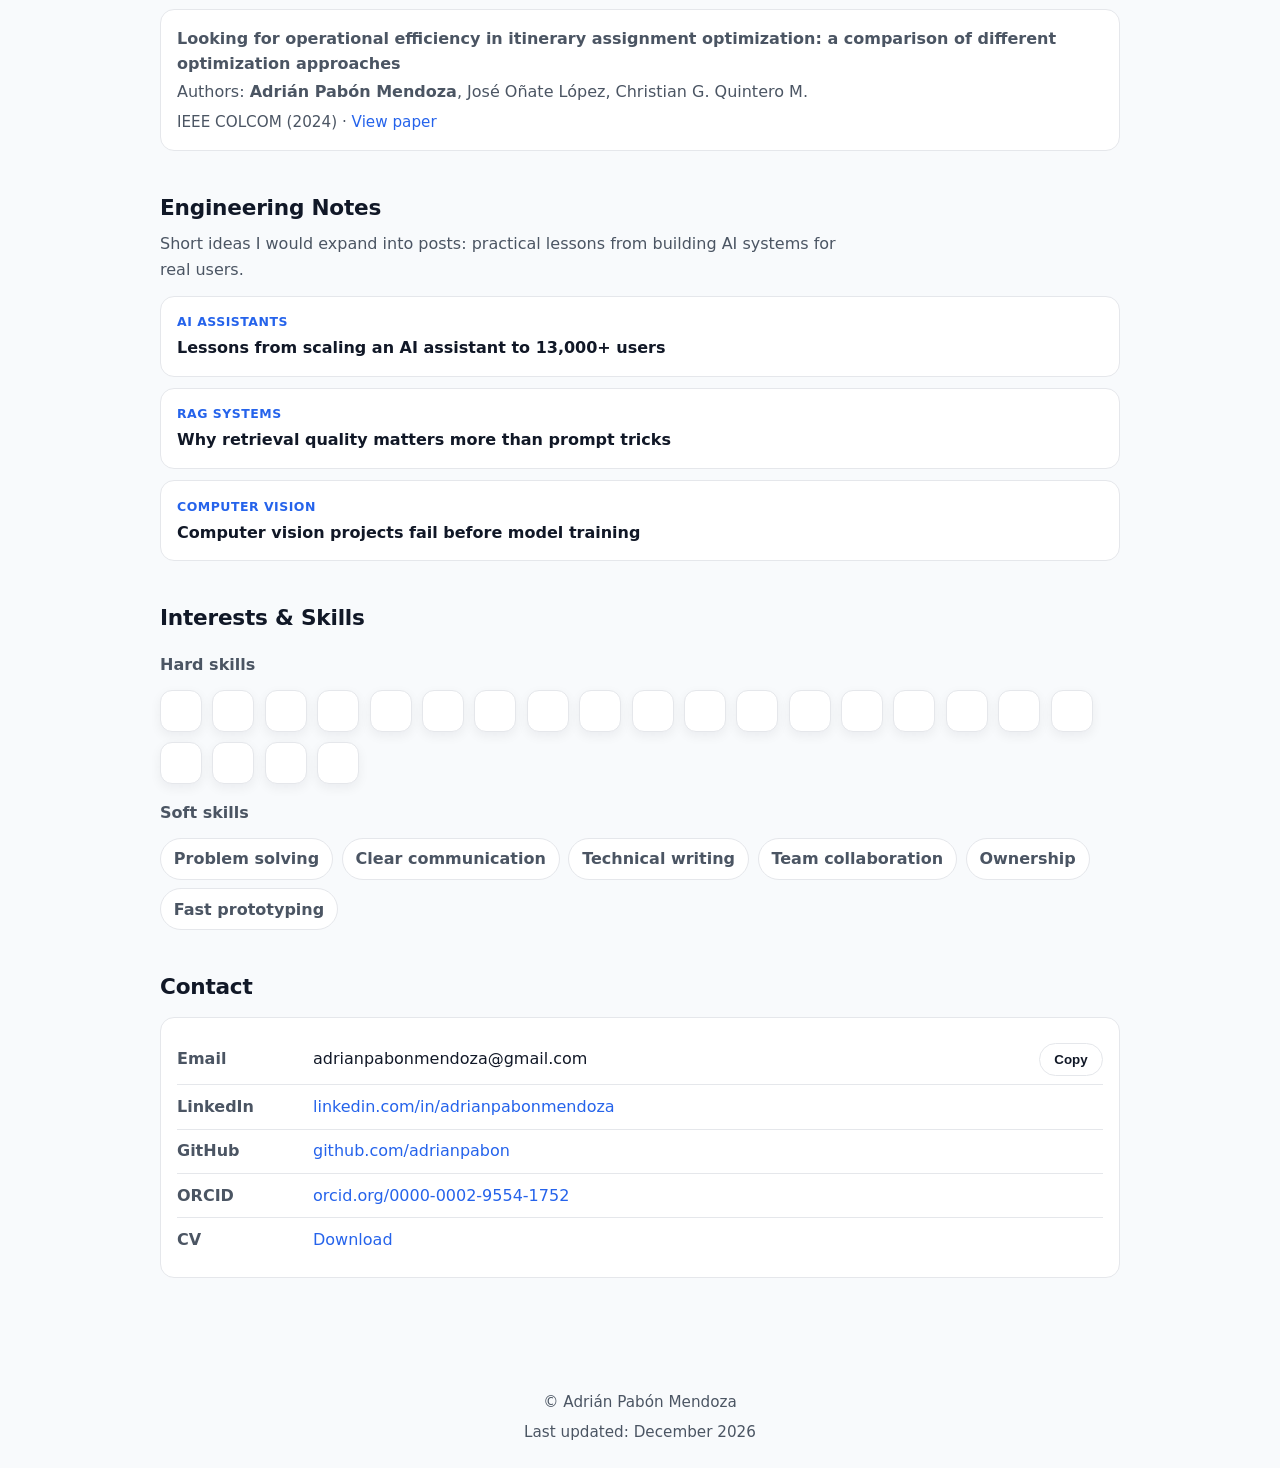
==== commit e6bf2353: "Add AWS Solutions Architect Associate certification Co-Authored-By: Claude Opus 5.5 <noreply@anthrop" ====
--- a/index.html
+++ b/index.html
@@ -5,22 +5,19 @@
     <meta name="viewport" content="width=device-width, initial-scale=1" />
     <meta
       name="description"
-      content="Senior AI & Data Engineer in Colombia building production GenAI on AWS: agentic AI systems, LLM/RAG, serverless event-driven architectures, and Java microservices. Open to Senior AI/ML and Data Engineering roles."
+      content="Senior Data and AI engineer specializing in ETL pipelines, LLM/RAG systems, and computer vision. Portfolio, projects, and research."
       data-i18n-content="meta.description"
     />
     <link rel="canonical" href="https://www.adrianpabonmendoza.com/" />
-    <link rel="alternate" hreflang="en" href="https://www.adrianpabonmendoza.com/" />
-    <link rel="alternate" hreflang="es" href="https://www.adrianpabonmendoza.com/es/" />
-    <link rel="alternate" hreflang="x-default" href="https://www.adrianpabonmendoza.com/" />
     <meta property="og:type" content="website" />
     <meta
       property="og:title"
-      content="Adrián Pabón Mendoza | Senior AI & Data Engineer · GenAI, AWS, Agentic AI"
+      content="Adrián Pabón Mendoza | Senior Data and AI Engineer"
       data-i18n-content="meta.title"
     />
     <meta
       property="og:description"
-      content="Production GenAI on AWS: agentic AI systems, LLM/RAG, and serverless event-driven architectures with measurable impact."
+      content="ETL pipelines, LLM/RAG systems, and computer vision solutions with measurable business impact."
       data-i18n-content="meta.socialDescription"
     />
     <meta property="og:url" content="https://www.adrianpabonmendoza.com/" />
@@ -29,17 +26,17 @@
     <meta name="twitter:card" content="summary_large_image" />
     <meta
       name="twitter:title"
-      content="Adrián Pabón Mendoza | Senior AI & Data Engineer · GenAI, AWS, Agentic AI"
+      content="Adrián Pabón Mendoza | Senior Data and AI Engineer"
       data-i18n-content="meta.title"
     />
     <meta
       name="twitter:description"
-      content="Production GenAI on AWS: agentic AI systems, LLM/RAG, and serverless event-driven architectures with measurable impact."
+      content="ETL pipelines, LLM/RAG systems, and computer vision solutions with measurable business impact."
       data-i18n-content="meta.socialDescription"
     />
     <meta name="twitter:image" content="https://www.adrianpabonmendoza.com/data/profile.jpeg" />
 
-    <title data-i18n="meta.title">Adrián Pabón Mendoza | Senior AI & Data Engineer · GenAI, AWS, Agentic AI</title>
+    <title data-i18n="meta.title">Adrián Pabón Mendoza | Senior Data and AI Engineer</title>
 
     <link rel="icon" href="data/favicon.svg" type="image/svg+xml" />
     <link rel="stylesheet" href="styles.css" />
@@ -55,10 +52,10 @@
             aria-label="Language selector"
             data-i18n-aria-label="language.selector"
           >
-            <button class="lang-switch__btn" type="button" data-lang-option="en" data-lang-href="./" aria-pressed="false">
+            <button class="lang-switch__btn" type="button" data-lang-option="en" aria-pressed="false">
               EN
             </button>
-            <button class="lang-switch__btn" type="button" data-lang-option="es" data-lang-href="es/" aria-pressed="false">
+            <button class="lang-switch__btn" type="button" data-lang-option="es" aria-pressed="false">
               ESP
             </button>
           </div>
@@ -90,7 +87,7 @@
         />
         <h1 class="intro__name">Adrián Pabón Mendoza</h1>
         <p class="intro__tagline" data-i18n="intro.tagline">
-          I build production GenAI systems: agentic architectures, LLM/RAG assistants, and serverless data platforms on AWS.
+          Electronic engineer. Applied AI, computer vision, and language models.
         </p>
         <div class="intro__bio">
           <p data-i18n="intro.experience">
@@ -101,7 +98,7 @@
           </p>
         </div>
         <p class="intro__availability" data-i18n="intro.availability">
-          Senior Data and AI Engineer at nyxn · open to Senior AI, ML, and Data Engineering roles.
+          Currently building AI systems at nyxn · open to selected collaborations and opportunities.
         </p>
         <dl class="impact-strip" aria-label="Career impact highlights">
           <div>
@@ -116,29 +113,10 @@
             <dt>3-5s</dt>
             <dd data-i18n="intro.metricLatency">assistant responses</dd>
           </div>
-          <div>
-            <dt>2d → 2h</dt>
-            <dd data-i18n="intro.metricDocs">migration docs time</dd>
-          </div>
         </dl>
         <div class="intro__cta">
           <a class="button button--cv" href="data/Adrian_Pabon_CV.pdf" download data-i18n="intro.cvCta">
             Download CV
-          </a>
-          <a
-            class="button button--ghost"
-            href="mailto:adrianpabonmendoza@gmail.com?subject=Job%20opportunity%20for%20Adri%C3%A1n%20Pab%C3%B3n"
-            data-i18n="intro.contactCta"
-          >
-            Contact me
-          </a>
-          <a
-            class="button button--ghost"
-            href="https://www.linkedin.com/in/adrianpabonmendoza/"
-            target="_blank"
-            rel="noopener noreferrer"
-          >
-            LinkedIn
           </a>
         </div>
         <div class="intro__nav-wrap">
@@ -152,8 +130,10 @@
             <a href="#home" data-i18n="nav.home">Home</a>
             <a href="#about" data-i18n="nav.about">About Me</a>
             <a href="#experience" data-i18n="nav.experience">Experience</a>
+            <a href="#certifications" data-i18n="nav.certifications">Certifications</a>
             <a href="#projects" data-i18n="nav.projects">Projects</a>
             <a href="#research" data-i18n="nav.research">Research</a>
+            <a href="#notes" data-i18n="nav.notes">Notes</a>
             <a href="#interests" data-i18n="nav.interests">Interests & Skills</a>
             <a href="#contact" data-i18n="nav.contact">Contact</a>
           </nav>
@@ -181,31 +161,66 @@
         <ul class="list">
           <li>
             <p class="list__title" data-i18n="experience.role1.title">Senior Data and AI Engineer · nyxn</p>
-            <ul class="list__points">
-              <li data-i18n="experience.role1.point1">Designed and orchestrated a serverless, event-driven AWS product to track open roles across the company (Lambda, DynamoDB, EventBridge, S3, Bedrock, API Gateway, Cognito, SES).</li>
-              <li data-i18n="experience.role1.point2">Built an agentic architecture that migrates stored procedures to Java 25 microservices with hexagonal architecture: SP and dependency analysis, logic migration, and construction of adapters, models, and utilities.</li>
-              <li data-i18n="experience.role1.point3">Cut technical documentation time for SP migrations (Sonar, Prisma, Veracode, unit tests) from 2 days to 2 hours.</li>
-            </ul>
+            <p class="list__desc" data-i18n="experience.role1.desc">
+              Leading the migration of core banking procedures to GenAI-optimized microservices and event-driven
+              architectures. Designing serverless AWS solutions (Lambda, Step Functions, Bedrock) for secure,
+              scalable AI workflows.
+            </p>
             <p class="list__meta" data-i18n="experience.role1.meta">Remote, Colombia · Feb 2026 - Present</p>
           </li>
           <li>
             <p class="list__title" data-i18n="experience.role2.title">AI Product Specialist / AI Engineer · Optimize IT SAS</p>
-            <ul class="list__points">
-              <li data-i18n="experience.role2.point1">Improved theft detection with computer vision, reducing manual review by 80%.</li>
-              <li data-i18n="experience.role2.point2">Delivered LLM/RAG APIs with embeddings and vector search.</li>
-              <li data-i18n="experience.role2.point3">Automated OCI backup workflows with serverless functions.</li>
-            </ul>
+            <p class="list__desc" data-i18n="experience.role2.desc">
+              Improved theft detection with computer vision, reducing manual review by 80%. Delivered LLM/RAG APIs
+              with embeddings + vector search and automated OCI backup workflows with serverless functions.
+            </p>
             <p class="list__meta" data-i18n="experience.role2.meta">Barranquilla, Colombia · Jul 2024 - Feb 2026</p>
           </li>
           <li>
             <p class="list__title" data-i18n="experience.role3.title">AI Researcher & Developer · Universidad del Norte</p>
-            <ul class="list__points">
-              <li data-i18n="experience.role3.point1">Built and scaled NAIA to 13,000+ users.</li>
-              <li data-i18n="experience.role3.point2">Integrated OpenAI LLMs, Redis state management, Azure services, and Microsoft Graph APIs to provide secure assistant capabilities in 3-5 seconds.</li>
-            </ul>
+            <p class="list__desc" data-i18n="experience.role3.desc">
+              Built and scaled NAIA to 13,000+ users. Integrated OpenAI LLMs, Redis state management,
+              Azure services, and Microsoft Graph APIs to provide secure assistant capabilities in 3-5 seconds.
+            </p>
             <p class="list__meta" data-i18n="experience.role3.meta">Barranquilla, Colombia · Jan 2024 - Nov 2025</p>
           </li>
         </ul>
+      </section>
+
+      <section id="certifications" class="section">
+        <h2 data-i18n="certifications.title">Certifications</h2>
+        <article class="cert-card">
+          <img
+            class="cert-card__badge"
+            src="data/certifications/aws-solutions-architect-associate.png"
+            alt="AWS Certified Solutions Architect – Associate badge"
+            data-i18n-alt="certifications.awsSaa.badgeAlt"
+            width="150"
+            height="170"
+            loading="lazy"
+            decoding="async"
+          />
+          <div class="cert-card__content">
+            <p class="list__title">AWS Certified Solutions Architect – Associate</p>
+            <p class="list__desc" data-i18n="certifications.awsSaa.description">
+              Validates the ability to design secure, resilient, high-performing, and cost-optimized distributed
+              systems on AWS following well-architected principles.
+            </p>
+            <p class="list__meta" data-i18n="certifications.awsSaa.meta">
+              Amazon Web Services · Issued Oct 2026 · Expires Oct 2029
+            </p>
+            <p class="list__meta">
+              <a
+                class="link"
+                href="https://www.credly.com/badges/c1b996bf-6ad3-4f0d-b936-1088787ad5c1/public_url"
+                target="_blank"
+                rel="noreferrer"
+              >
+                <span data-i18n="certifications.verify">Verify credential</span>
+              </a>
+            </p>
+          </div>
+        </article>
       </section>
 
       <section id="projects" class="section">
@@ -386,43 +401,142 @@
         </ul>
       </section>
 
+      <section id="notes" class="section">
+        <h2 data-i18n="notes.title">Engineering Notes</h2>
+        <p class="section__lead" data-i18n="notes.lead">
+          Short ideas I would expand into posts: practical lessons from building AI systems for real users.
+        </p>
+        <ul class="notes-list">
+          <li>
+            <p class="notes-list__meta" data-i18n="notes.note1.meta">AI assistants</p>
+            <p class="notes-list__title" data-i18n="notes.note1.title">Lessons from scaling an AI assistant to 13,000+ users</p>
+          </li>
+          <li>
+            <p class="notes-list__meta" data-i18n="notes.note2.meta">RAG systems</p>
+            <p class="notes-list__title" data-i18n="notes.note2.title">Why retrieval quality matters more than prompt tricks</p>
+          </li>
+          <li>
+            <p class="notes-list__meta" data-i18n="notes.note3.meta">Computer vision</p>
+            <p class="notes-list__title" data-i18n="notes.note3.title">Computer vision projects fail before model training</p>
+          </li>
+        </ul>
+      </section>
+
       <section id="interests" class="section">
         <h2 data-i18n="interests.title">Interests & Skills</h2>
-        <div class="pill-group" aria-label="Hard skills" data-i18n-aria-label="interests.hardSkills">
+        <div class="pill-group" aria-label="Hard skills">
           <p class="pill-heading" data-i18n="interests.hardSkills">Hard skills</p>
-          <p class="skill-group__label" data-i18n="interests.groupAi">AI & GenAI</p>
-          <ul class="pill-list pill-list--skills">
-            <li class="skill-chip"><img src="data/icons/llm.svg" alt="" width="18" height="18" loading="lazy" decoding="async" />LLMs</li>
-            <li class="skill-chip"><img src="data/icons/rag.svg" alt="" width="18" height="18" loading="lazy" decoding="async" />RAG</li>
-            <li class="skill-chip"><img src="data/icons/bedrock.svg" alt="" width="18" height="18" loading="lazy" decoding="async" />Amazon Bedrock</li>
-            <li class="skill-chip"><img src="data/icons/langchain.svg" alt="" width="18" height="18" loading="lazy" decoding="async" />LangChain</li>
-            <li class="skill-chip"><img src="data/icons/langgraph.svg" alt="" width="18" height="18" loading="lazy" decoding="async" />LangGraph</li>
-            <li class="skill-chip"><img src="data/icons/openai.svg" alt="" width="18" height="18" loading="lazy" decoding="async" />OpenAI</li>
-            <li class="skill-chip"><img src="data/icons/ml.svg" alt="" width="18" height="18" loading="lazy" decoding="async" />Machine Learning</li>
-            <li class="skill-chip"><img src="data/icons/pytorch.svg" alt="" width="18" height="18" loading="lazy" decoding="async" />PyTorch</li>
-            <li class="skill-chip"><img src="data/icons/sagemaker.svg" alt="" width="18" height="18" loading="lazy" decoding="async" />SageMaker</li>
-            <li class="skill-chip"><img src="data/icons/elevenlabs.svg" alt="" width="18" height="18" loading="lazy" decoding="async" />ElevenLabs</li>
-          </ul>
-          <p class="skill-group__label" data-i18n="interests.groupCloud">Cloud & Data</p>
-          <ul class="pill-list pill-list--skills">
-            <li class="skill-chip"><img src="data/icons/aws.svg" alt="" width="18" height="18" loading="lazy" decoding="async" />AWS</li>
-            <li class="skill-chip"><img src="data/icons/lambda.svg" alt="" width="18" height="18" loading="lazy" decoding="async" />AWS Lambda</li>
-            <li class="skill-chip"><img src="data/icons/dynamodb.svg" alt="" width="18" height="18" loading="lazy" decoding="async" />DynamoDB</li>
-            <li class="skill-chip"><img src="data/icons/databricks.svg" alt="" width="18" height="18" loading="lazy" decoding="async" />Databricks</li>
-            <li class="skill-chip"><img src="data/icons/azure.svg" alt="" width="18" height="18" loading="lazy" decoding="async" />Azure</li>
-            <li class="skill-chip"><img src="data/icons/oracle.svg" alt="" width="18" height="18" loading="lazy" decoding="async" />Oracle Cloud (OCI)</li>
-            <li class="skill-chip"><img src="data/icons/postgresql.svg" alt="" width="18" height="18" loading="lazy" decoding="async" />PostgreSQL</li>
-            <li class="skill-chip"><img src="data/icons/mongodb.svg" alt="" width="18" height="18" loading="lazy" decoding="async" />MongoDB</li>
-            <li class="skill-chip"><img src="data/icons/redis.svg" alt="" width="18" height="18" loading="lazy" decoding="async" />Redis</li>
-            <li class="skill-chip"><img src="data/icons/supabase.svg" alt="" width="18" height="18" loading="lazy" decoding="async" />Supabase</li>
-          </ul>
-          <p class="skill-group__label" data-i18n="interests.groupEng">Languages & Engineering</p>
-          <ul class="pill-list pill-list--skills">
-            <li class="skill-chip"><img src="data/icons/python.svg" alt="" width="18" height="18" loading="lazy" decoding="async" />Python</li>
-            <li class="skill-chip"><img src="data/icons/java.svg" alt="" width="18" height="18" loading="lazy" decoding="async" />Java</li>
-            <li class="skill-chip"><img src="data/icons/fastapi.svg" alt="" width="18" height="18" loading="lazy" decoding="async" />FastAPI</li>
-            <li class="skill-chip"><img src="data/icons/docker.svg" alt="" width="18" height="18" loading="lazy" decoding="async" />Docker</li>
-            <li class="skill-chip"><img src="data/icons/n8n.svg" alt="" width="18" height="18" loading="lazy" decoding="async" />n8n</li>
+          <ul class="pill-list pill-list--icons" aria-label="Technology stack">
+            <li>
+              <span class="skill-chip" role="img" aria-label="Python" title="Python">
+                <img src="https://cdn.jsdelivr.net/gh/devicons/devicon@latest/icons/python/python-original.svg" alt="" loading="lazy" decoding="async" />
+              </span>
+            </li>
+            <li>
+              <span class="skill-chip" role="img" aria-label="Databricks" title="Databricks">
+                <img src="https://api.iconify.design/simple-icons:databricks.svg?color=%23FF3621" alt="" loading="lazy" decoding="async" />
+              </span>
+            </li>
+            <li>
+              <span class="skill-chip" role="img" aria-label="Redis" title="Redis">
+                <img src="https://cdn.jsdelivr.net/gh/devicons/devicon@latest/icons/redis/redis-original.svg" alt="" loading="lazy" decoding="async" />
+              </span>
+            </li>
+            <li>
+              <span class="skill-chip" role="img" aria-label="LLMs" title="LLMs">
+                <img src="https://api.iconify.design/tabler:brain.svg?color=%234b5563" alt="" loading="lazy" decoding="async" />
+              </span>
+            </li>
+            <li>
+              <span class="skill-chip" role="img" aria-label="RAG" title="RAG">
+                <img src="https://api.iconify.design/tabler:database-search.svg?color=%234b5563" alt="" loading="lazy" decoding="async" />
+              </span>
+            </li>
+            <li>
+              <span class="skill-chip" role="img" aria-label="Machine Learning" title="Machine Learning">
+                <img src="https://api.iconify.design/carbon:machine-learning-model.svg?color=%234b5563" alt="" loading="lazy" decoding="async" />
+              </span>
+            </li>
+            <li>
+              <span class="skill-chip" role="img" aria-label="PyTorch" title="PyTorch">
+                <img src="https://cdn.jsdelivr.net/gh/devicons/devicon@latest/icons/pytorch/pytorch-original.svg" alt="" loading="lazy" decoding="async" />
+              </span>
+            </li>
+            <li>
+              <span class="skill-chip" role="img" aria-label="FastAPI" title="FastAPI">
+                <img src="https://cdn.jsdelivr.net/gh/devicons/devicon@latest/icons/fastapi/fastapi-original.svg" alt="" loading="lazy" decoding="async" />
+              </span>
+            </li>
+            <li>
+              <span class="skill-chip" role="img" aria-label="OpenAI" title="OpenAI">
+                <img src="https://api.iconify.design/logos:openai-icon.svg" alt="" loading="lazy" decoding="async" />
+              </span>
+            </li>
+            <li>
+              <span class="skill-chip" role="img" aria-label="LangChain" title="LangChain">
+                <img src="https://api.iconify.design/simple-icons:langchain.svg?color=%2300A67E" alt="" loading="lazy" decoding="async" />
+              </span>
+            </li>
+            <li>
+              <span class="skill-chip" role="img" aria-label="n8n" title="n8n">
+                <img src="https://api.iconify.design/simple-icons:n8n.svg?color=%23EA4B71" alt="" loading="lazy" decoding="async" />
+              </span>
+            </li>
+            <li>
+              <span class="skill-chip" role="img" aria-label="ElevenLabs" title="ElevenLabs">
+                <img src="https://api.iconify.design/simple-icons:elevenlabs.svg?color=%23111111" alt="" loading="lazy" decoding="async" />
+              </span>
+            </li>
+            <li>
+              <span class="skill-chip" role="img" aria-label="Docker" title="Docker">
+                <img src="https://cdn.jsdelivr.net/gh/devicons/devicon@latest/icons/docker/docker-original.svg" alt="" loading="lazy" decoding="async" />
+              </span>
+            </li>
+            <li>
+              <span class="skill-chip" role="img" aria-label="PostgreSQL" title="PostgreSQL">
+                <img src="https://cdn.jsdelivr.net/gh/devicons/devicon@latest/icons/postgresql/postgresql-original.svg" alt="" loading="lazy" decoding="async" />
+              </span>
+            </li>
+            <li>
+              <span class="skill-chip" role="img" aria-label="MongoDB" title="MongoDB">
+                <img src="https://cdn.jsdelivr.net/gh/devicons/devicon@latest/icons/mongodb/mongodb-original.svg" alt="" loading="lazy" decoding="async" />
+              </span>
+            </li>
+            <li>
+              <span class="skill-chip" role="img" aria-label="Supabase" title="Supabase">
+                <img src="https://cdn.jsdelivr.net/gh/devicons/devicon@latest/icons/supabase/supabase-original.svg" alt="" loading="lazy" decoding="async" />
+              </span>
+            </li>
+            <li>
+              <span class="skill-chip" role="img" aria-label="AWS" title="AWS">
+                <img src="https://api.iconify.design/simple-icons:amazonaws.svg?color=%23FF9900" alt="" loading="lazy" decoding="async" />
+              </span>
+            </li>
+            <li>
+              <span class="skill-chip" role="img" aria-label="Amazon Bedrock" title="Amazon Bedrock">
+                <img src="https://api.iconify.design/tabler:cube.svg?color=%234b5563" alt="" loading="lazy" decoding="async" />
+              </span>
+            </li>
+            <li>
+              <span class="skill-chip" role="img" aria-label="SageMaker" title="SageMaker">
+                <img src="https://api.iconify.design/material-symbols:network-node.svg?color=%234b5563" alt="" loading="lazy" decoding="async" />
+              </span>
+            </li>
+            <li>
+              <span class="skill-chip" role="img" aria-label="Oracle Cloud Infrastructure" title="OCI">
+                <img src="https://cdn.jsdelivr.net/gh/devicons/devicon@latest/icons/oracle/oracle-original.svg" alt="" loading="lazy" decoding="async" />
+              </span>
+            </li>
+            <li>
+              <span class="skill-chip" role="img" aria-label="Azure" title="Azure">
+                <img src="https://cdn.jsdelivr.net/gh/devicons/devicon@latest/icons/azure/azure-original.svg" alt="" loading="lazy" decoding="async" />
+              </span>
+            </li>
+            <li>
+              <span class="skill-chip" role="img" aria-label="LangGraph" title="LangGraph">
+                <img src="https://api.iconify.design/simple-icons:langgraph.svg?color=%230066FF" alt="" loading="lazy" decoding="async" />
+              </span>
+            </li>
           </ul>
         </div>
         <div class="pill-group" aria-label="Soft skills">
@@ -506,37 +620,20 @@
         "@type": "Person",
         "name": "Adrián Pabón Mendoza",
         "jobTitle": "Senior Data and AI Engineer",
-        "description": "Senior AI & Data Engineer building production GenAI on AWS: agentic AI systems, LLM/RAG, and serverless event-driven architectures.",
         "url": "https://www.adrianpabonmendoza.com/",
-        "email": "mailto:adrianpabonmendoza@gmail.com",
-        "worksFor": { "@type": "Organization", "name": "nyxn" },
-        "hasOccupation": {
-          "@type": "Occupation",
-          "name": "Senior AI & Data Engineer",
-          "occupationLocation": { "@type": "Country", "name": "Colombia" }
+        "image": "https://www.adrianpabonmendoza.com/data/profile.jpeg",
+        "hasCredential": {
+          "@type": "EducationalOccupationalCredential",
+          "name": "AWS Certified Solutions Architect – Associate",
+          "credentialCategory": "certification",
+          "dateCreated": "2026-10-26",
+          "expires": "2029-10-26",
+          "url": "https://www.credly.com/badges/c1b996bf-6ad3-4f0d-b936-1088787ad5c1/public_url",
+          "recognizedBy": {
+            "@type": "Organization",
+            "name": "Amazon Web Services"
+          }
         },
-        "address": {
-          "@type": "PostalAddress",
-          "addressLocality": "Barranquilla",
-          "addressCountry": "CO"
-        },
-        "knowsLanguage": ["es", "en"],
-        "knowsAbout": [
-          "Generative AI",
-          "Agentic AI",
-          "Large Language Models",
-          "Retrieval-Augmented Generation",
-          "Amazon Web Services",
-          "Amazon Bedrock",
-          "Serverless architecture",
-          "Event-driven architecture",
-          "Data engineering",
-          "Computer vision",
-          "Java microservices",
-          "Hexagonal architecture",
-          "Python"
-        ],
-        "image": "https://www.adrianpabonmendoza.com/data/profile.jpeg",
         "sameAs": [
           "https://www.linkedin.com/in/adrianpabonmendoza/",
           "https://github.com/adrianpabon",
--- a/styles.css
+++ b/styles.css
@@ -112,7 +112,7 @@
 
 .impact-strip {
   display: grid;
-  grid-template-columns: repeat(4, 1fr);
+  grid-template-columns: repeat(3, 1fr);
   gap: 0.65rem;
   margin: 0.25rem 0 0;
 }
@@ -140,10 +140,7 @@
 
 .intro__cta {
   display: flex;
-  flex-wrap: wrap;
-  gap: 0.6rem;
   justify-content: center;
-  align-items: center;
   margin-top: 0.2rem;
 }
 
@@ -304,22 +301,6 @@
   color: var(--muted);
 }
 
-.list__points {
-  margin: 0.35rem 0 0;
-  padding-left: 1.15rem;
-  list-style: disc;
-  color: var(--muted);
-  display: grid;
-  gap: 0.35rem;
-}
-
-.list .list__points li {
-  background: none;
-  border: 0;
-  border-radius: 0;
-  padding: 0;
-}
-
 .list__meta {
   margin: 0.35rem 0 0;
   color: var(--muted);
@@ -344,34 +325,66 @@
   font-weight: 600;
 }
 
-.skill-group__label {
+.pill-list--icons {
+  gap: 0.65rem;
+}
+
+.pill-list--icons li {
+  padding: 0;
+  background: none;
+  border: none;
+}
+
+.skill-chip {
+  width: 42px;
+  height: 42px;
+  border-radius: 12px;
+  border: 1px solid var(--border);
+  background: var(--card);
+  display: grid;
+  place-items: center;
+  box-shadow: 0 4px 12px rgba(15, 23, 42, 0.06);
+}
+
+.skill-chip img {
+  width: auto;
+  height: auto;
+  max-width: 24px;
+  max-height: 24px;
+  display: block;
+}
+
+.pill-group {
+  margin-top: 1rem;
+}
+
+.notes-list {
+  list-style: none;
+  padding: 0;
   margin: 0.85rem 0 0;
-  color: var(--muted);
+  display: grid;
+  gap: 0.7rem;
+}
+
+.notes-list li {
+  background: var(--card);
+  border: 1px solid var(--border);
+  border-radius: var(--radius);
+  padding: 0.95rem 1rem;
+}
+
+.notes-list .notes-list__meta {
+  color: var(--accent);
   font-size: 0.78rem;
   font-weight: 800;
   letter-spacing: 0.04em;
   text-transform: uppercase;
 }
 
-.pill-list--skills {
-  margin-top: 0.45rem;
-}
-
-.pill-list--skills .skill-chip {
-  display: inline-flex;
-  align-items: center;
-  gap: 0.45rem;
-}
-
-.skill-chip img {
-  width: 18px;
-  height: 18px;
-  object-fit: contain;
-  flex-shrink: 0;
-}
-
-.pill-group {
-  margin-top: 1rem;
+.notes-list .notes-list__title {
+  color: var(--text);
+  font-weight: 750;
+  margin-top: 0.2rem;
 }
 
 .pill-heading {
@@ -478,6 +491,29 @@
   gap: 0.5rem;
 }
 
+.cert-card {
+  margin-top: 0.75rem;
+  display: grid;
+  grid-template-columns: auto 1fr;
+  gap: 1.1rem;
+  align-items: center;
+  background: var(--card);
+  border: 1px solid var(--border);
+  border-radius: var(--radius);
+  padding: 1rem 1.15rem;
+}
+
+.cert-card__badge {
+  width: 96px;
+  height: auto;
+  display: block;
+}
+
+.cert-card__content {
+  display: grid;
+  gap: 0.25rem;
+}
+
 .contact-card {
   margin-top: 0.75rem;
   background: var(--card);
@@ -572,12 +608,18 @@
   }
 
   .impact-strip {
-    grid-template-columns: repeat(2, 1fr);
+    grid-template-columns: 1fr;
   }
 
   .contact__row {
     grid-template-columns: 1fr;
     align-items: start;
+  }
+
+  .cert-card {
+    grid-template-columns: 1fr;
+    justify-items: center;
+    text-align: center;
   }
 }
 
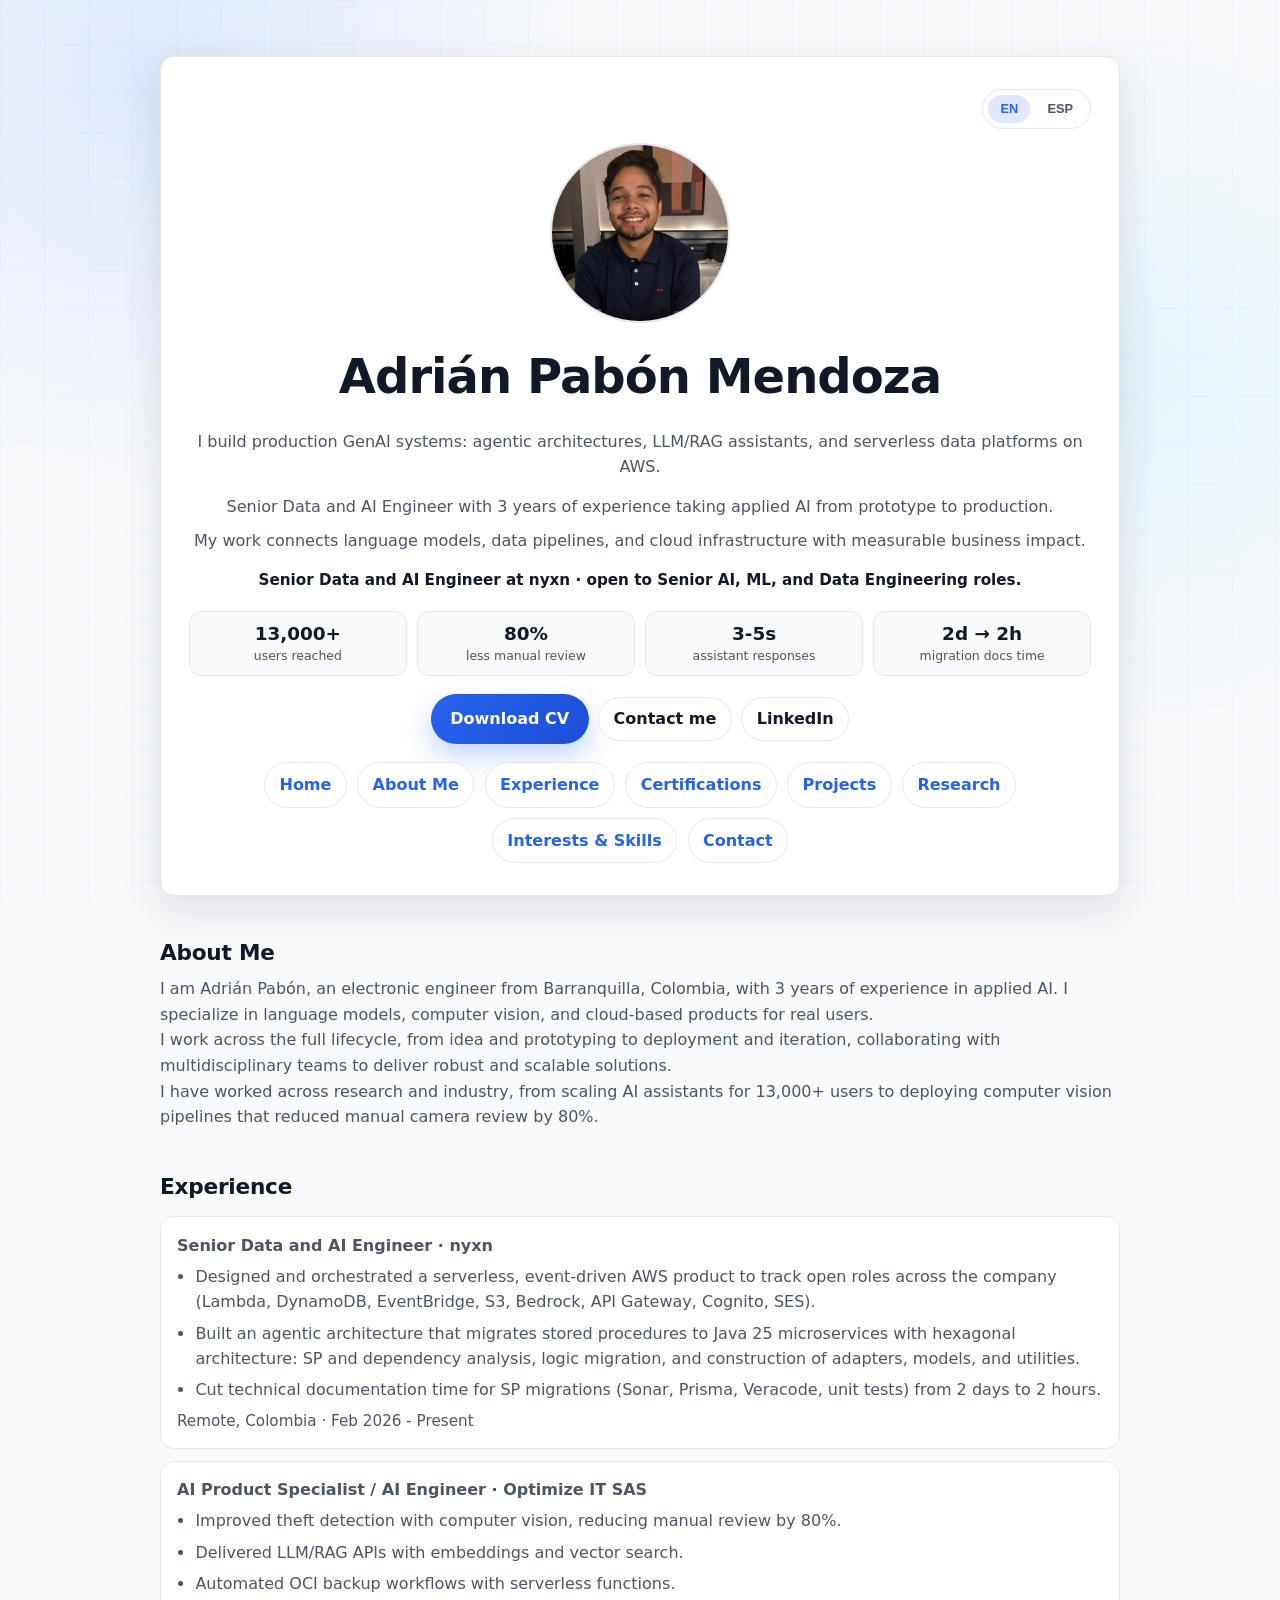
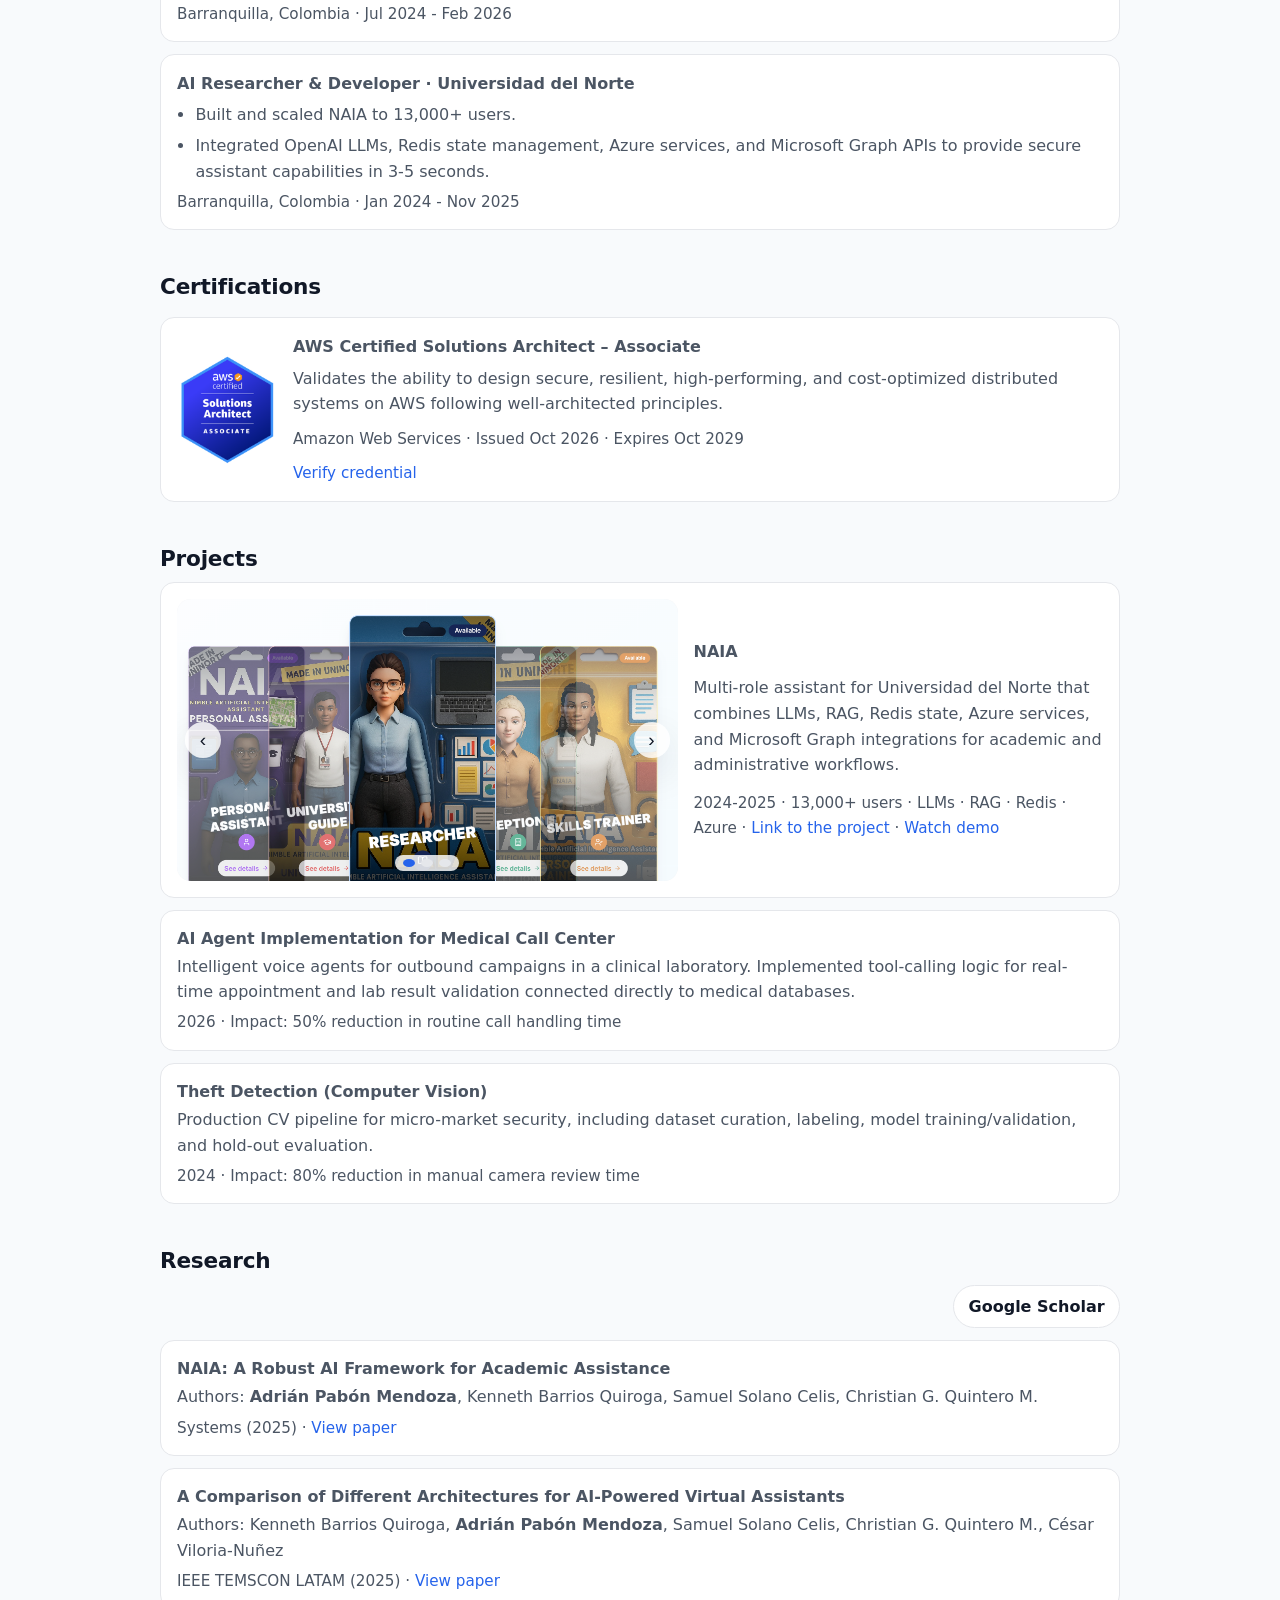
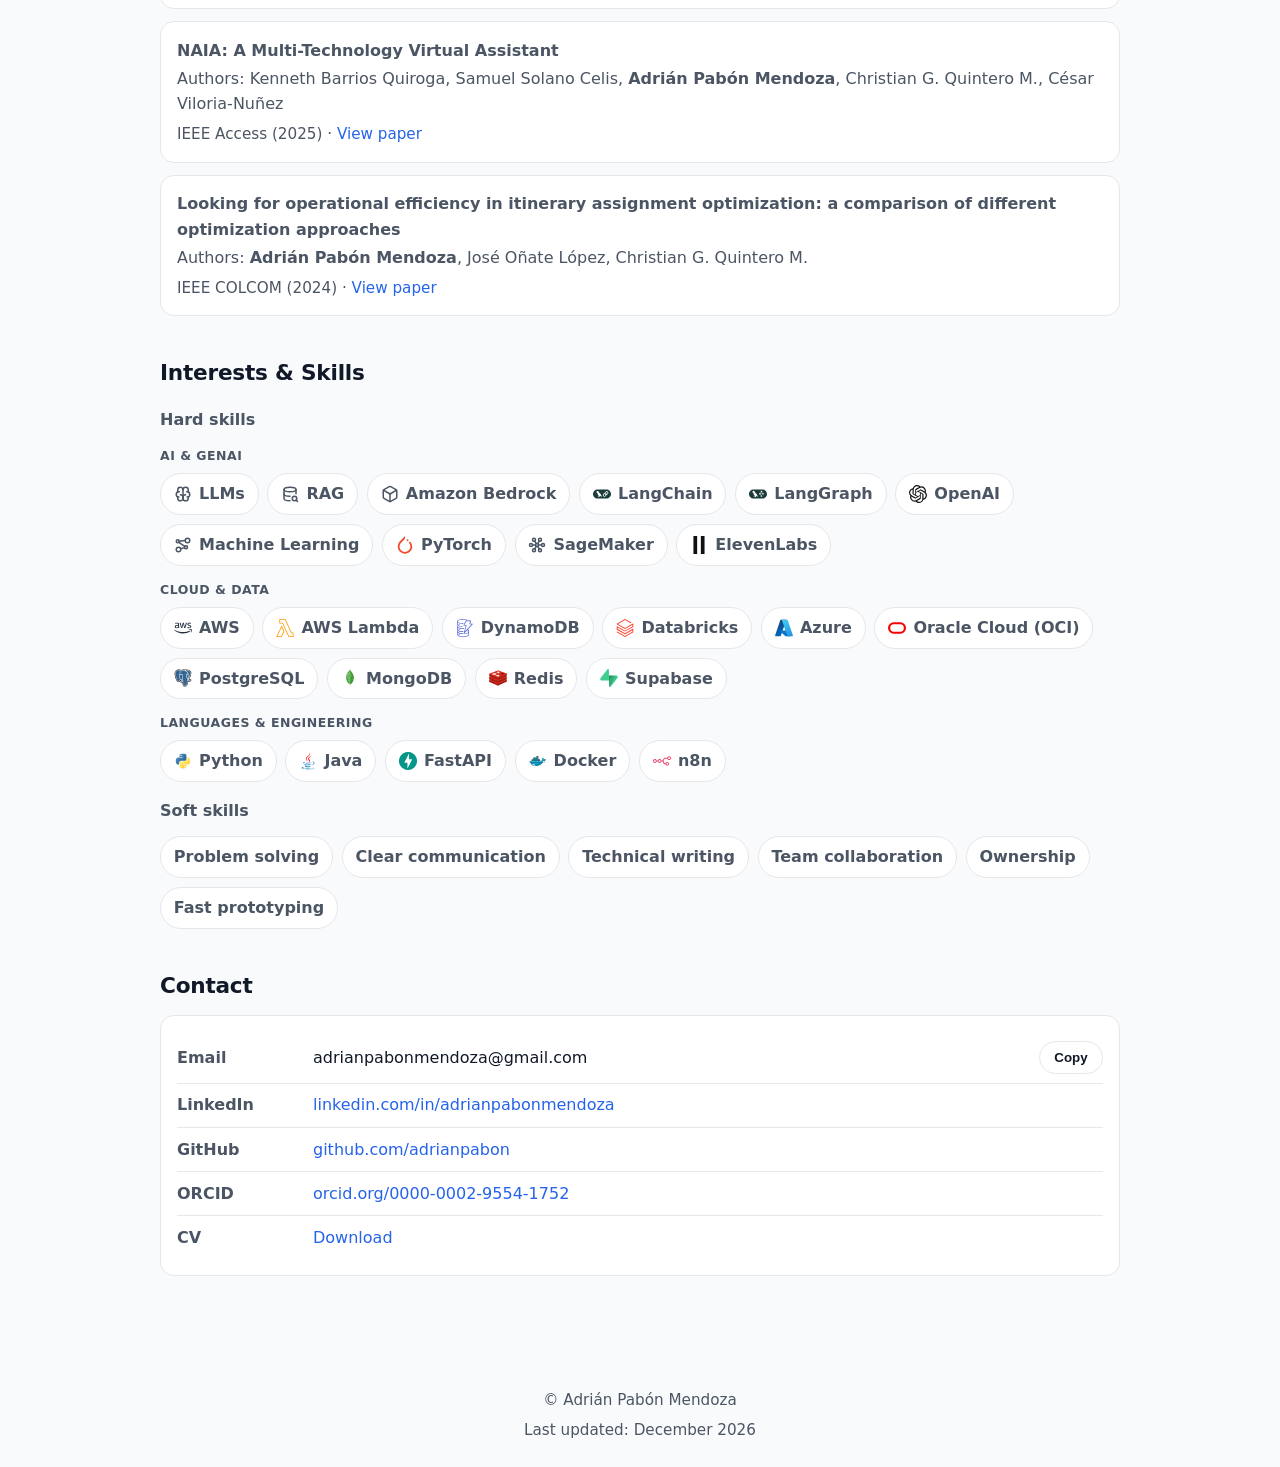
==== commit d2225760: "Merge pull request #12 from adrianpabon/dev Add AWS Solutions Architect Associate certification" ====
--- a/index.html
+++ b/index.html
@@ -5,19 +5,22 @@
     <meta name="viewport" content="width=device-width, initial-scale=1" />
     <meta
       name="description"
-      content="Senior Data and AI engineer specializing in ETL pipelines, LLM/RAG systems, and computer vision. Portfolio, projects, and research."
+      content="Senior AI & Data Engineer in Colombia building production GenAI on AWS: agentic AI systems, LLM/RAG, serverless event-driven architectures, and Java microservices. Open to Senior AI/ML and Data Engineering roles."
       data-i18n-content="meta.description"
     />
     <link rel="canonical" href="https://www.adrianpabonmendoza.com/" />
+    <link rel="alternate" hreflang="en" href="https://www.adrianpabonmendoza.com/" />
+    <link rel="alternate" hreflang="es" href="https://www.adrianpabonmendoza.com/es/" />
+    <link rel="alternate" hreflang="x-default" href="https://www.adrianpabonmendoza.com/" />
     <meta property="og:type" content="website" />
     <meta
       property="og:title"
-      content="Adrián Pabón Mendoza | Senior Data and AI Engineer"
+      content="Adrián Pabón Mendoza | Senior AI & Data Engineer · GenAI, AWS, Agentic AI"
       data-i18n-content="meta.title"
     />
     <meta
       property="og:description"
-      content="ETL pipelines, LLM/RAG systems, and computer vision solutions with measurable business impact."
+      content="Production GenAI on AWS: agentic AI systems, LLM/RAG, and serverless event-driven architectures with measurable impact."
       data-i18n-content="meta.socialDescription"
     />
     <meta property="og:url" content="https://www.adrianpabonmendoza.com/" />
@@ -26,21 +29,21 @@
     <meta name="twitter:card" content="summary_large_image" />
     <meta
       name="twitter:title"
-      content="Adrián Pabón Mendoza | Senior Data and AI Engineer"
+      content="Adrián Pabón Mendoza | Senior AI & Data Engineer · GenAI, AWS, Agentic AI"
       data-i18n-content="meta.title"
     />
     <meta
       name="twitter:description"
-      content="ETL pipelines, LLM/RAG systems, and computer vision solutions with measurable business impact."
+      content="Production GenAI on AWS: agentic AI systems, LLM/RAG, and serverless event-driven architectures with measurable impact."
       data-i18n-content="meta.socialDescription"
     />
     <meta name="twitter:image" content="https://www.adrianpabonmendoza.com/data/profile.jpeg" />
 
-    <title data-i18n="meta.title">Adrián Pabón Mendoza | Senior Data and AI Engineer</title>
+    <title data-i18n="meta.title">Adrián Pabón Mendoza | Senior AI & Data Engineer · GenAI, AWS, Agentic AI</title>
 
     <link rel="icon" href="data/favicon.svg" type="image/svg+xml" />
-    <link rel="stylesheet" href="styles.css" />
-    <script defer src="script.js"></script>
+    <link rel="stylesheet" href="styles.css?v=85696abfea" />
+    <script defer src="script.js?v=96332ba9cc"></script>
   </head>
   <body>
     <main class="layout" id="content">
@@ -52,10 +55,10 @@
             aria-label="Language selector"
             data-i18n-aria-label="language.selector"
           >
-            <button class="lang-switch__btn" type="button" data-lang-option="en" aria-pressed="false">
+            <button class="lang-switch__btn" type="button" data-lang-option="en" data-lang-href="./" aria-pressed="false">
               EN
             </button>
-            <button class="lang-switch__btn" type="button" data-lang-option="es" aria-pressed="false">
+            <button class="lang-switch__btn" type="button" data-lang-option="es" data-lang-href="es/" aria-pressed="false">
               ESP
             </button>
           </div>
@@ -87,7 +90,7 @@
         />
         <h1 class="intro__name">Adrián Pabón Mendoza</h1>
         <p class="intro__tagline" data-i18n="intro.tagline">
-          Electronic engineer. Applied AI, computer vision, and language models.
+          I build production GenAI systems: agentic architectures, LLM/RAG assistants, and serverless data platforms on AWS.
         </p>
         <div class="intro__bio">
           <p data-i18n="intro.experience">
@@ -98,7 +101,7 @@
           </p>
         </div>
         <p class="intro__availability" data-i18n="intro.availability">
-          Currently building AI systems at nyxn · open to selected collaborations and opportunities.
+          Senior Data and AI Engineer at nyxn · open to Senior AI, ML, and Data Engineering roles.
         </p>
         <dl class="impact-strip" aria-label="Career impact highlights">
           <div>
@@ -113,10 +116,29 @@
             <dt>3-5s</dt>
             <dd data-i18n="intro.metricLatency">assistant responses</dd>
           </div>
+          <div>
+            <dt>2d → 2h</dt>
+            <dd data-i18n="intro.metricDocs">migration docs time</dd>
+          </div>
         </dl>
         <div class="intro__cta">
           <a class="button button--cv" href="data/Adrian_Pabon_CV.pdf" download data-i18n="intro.cvCta">
             Download CV
+          </a>
+          <a
+            class="button button--ghost"
+            href="mailto:adrianpabonmendoza@gmail.com?subject=Job%20opportunity%20for%20Adri%C3%A1n%20Pab%C3%B3n"
+            data-i18n="intro.contactCta"
+          >
+            Contact me
+          </a>
+          <a
+            class="button button--ghost"
+            href="https://www.linkedin.com/in/adrianpabonmendoza/"
+            target="_blank"
+            rel="noopener noreferrer"
+          >
+            LinkedIn
           </a>
         </div>
         <div class="intro__nav-wrap">
@@ -133,7 +155,6 @@
             <a href="#certifications" data-i18n="nav.certifications">Certifications</a>
             <a href="#projects" data-i18n="nav.projects">Projects</a>
             <a href="#research" data-i18n="nav.research">Research</a>
-            <a href="#notes" data-i18n="nav.notes">Notes</a>
             <a href="#interests" data-i18n="nav.interests">Interests & Skills</a>
             <a href="#contact" data-i18n="nav.contact">Contact</a>
           </nav>
@@ -161,27 +182,28 @@
         <ul class="list">
           <li>
             <p class="list__title" data-i18n="experience.role1.title">Senior Data and AI Engineer · nyxn</p>
-            <p class="list__desc" data-i18n="experience.role1.desc">
-              Leading the migration of core banking procedures to GenAI-optimized microservices and event-driven
-              architectures. Designing serverless AWS solutions (Lambda, Step Functions, Bedrock) for secure,
-              scalable AI workflows.
-            </p>
+            <ul class="list__points">
+              <li data-i18n="experience.role1.point1">Designed and orchestrated a serverless, event-driven AWS product to track open roles across the company (Lambda, DynamoDB, EventBridge, S3, Bedrock, API Gateway, Cognito, SES).</li>
+              <li data-i18n="experience.role1.point2">Built an agentic architecture that migrates stored procedures to Java 25 microservices with hexagonal architecture: SP and dependency analysis, logic migration, and construction of adapters, models, and utilities.</li>
+              <li data-i18n="experience.role1.point3">Cut technical documentation time for SP migrations (Sonar, Prisma, Veracode, unit tests) from 2 days to 2 hours.</li>
+            </ul>
             <p class="list__meta" data-i18n="experience.role1.meta">Remote, Colombia · Feb 2026 - Present</p>
           </li>
           <li>
             <p class="list__title" data-i18n="experience.role2.title">AI Product Specialist / AI Engineer · Optimize IT SAS</p>
-            <p class="list__desc" data-i18n="experience.role2.desc">
-              Improved theft detection with computer vision, reducing manual review by 80%. Delivered LLM/RAG APIs
-              with embeddings + vector search and automated OCI backup workflows with serverless functions.
-            </p>
+            <ul class="list__points">
+              <li data-i18n="experience.role2.point1">Improved theft detection with computer vision, reducing manual review by 80%.</li>
+              <li data-i18n="experience.role2.point2">Delivered LLM/RAG APIs with embeddings and vector search.</li>
+              <li data-i18n="experience.role2.point3">Automated OCI backup workflows with serverless functions.</li>
+            </ul>
             <p class="list__meta" data-i18n="experience.role2.meta">Barranquilla, Colombia · Jul 2024 - Feb 2026</p>
           </li>
           <li>
             <p class="list__title" data-i18n="experience.role3.title">AI Researcher & Developer · Universidad del Norte</p>
-            <p class="list__desc" data-i18n="experience.role3.desc">
-              Built and scaled NAIA to 13,000+ users. Integrated OpenAI LLMs, Redis state management,
-              Azure services, and Microsoft Graph APIs to provide secure assistant capabilities in 3-5 seconds.
-            </p>
+            <ul class="list__points">
+              <li data-i18n="experience.role3.point1">Built and scaled NAIA to 13,000+ users.</li>
+              <li data-i18n="experience.role3.point2">Integrated OpenAI LLMs, Redis state management, Azure services, and Microsoft Graph APIs to provide secure assistant capabilities in 3-5 seconds.</li>
+            </ul>
             <p class="list__meta" data-i18n="experience.role3.meta">Barranquilla, Colombia · Jan 2024 - Nov 2025</p>
           </li>
         </ul>
@@ -401,142 +423,43 @@
         </ul>
       </section>
 
-      <section id="notes" class="section">
-        <h2 data-i18n="notes.title">Engineering Notes</h2>
-        <p class="section__lead" data-i18n="notes.lead">
-          Short ideas I would expand into posts: practical lessons from building AI systems for real users.
-        </p>
-        <ul class="notes-list">
-          <li>
-            <p class="notes-list__meta" data-i18n="notes.note1.meta">AI assistants</p>
-            <p class="notes-list__title" data-i18n="notes.note1.title">Lessons from scaling an AI assistant to 13,000+ users</p>
-          </li>
-          <li>
-            <p class="notes-list__meta" data-i18n="notes.note2.meta">RAG systems</p>
-            <p class="notes-list__title" data-i18n="notes.note2.title">Why retrieval quality matters more than prompt tricks</p>
-          </li>
-          <li>
-            <p class="notes-list__meta" data-i18n="notes.note3.meta">Computer vision</p>
-            <p class="notes-list__title" data-i18n="notes.note3.title">Computer vision projects fail before model training</p>
-          </li>
-        </ul>
-      </section>
-
       <section id="interests" class="section">
         <h2 data-i18n="interests.title">Interests & Skills</h2>
-        <div class="pill-group" aria-label="Hard skills">
+        <div class="pill-group" aria-label="Hard skills" data-i18n-aria-label="interests.hardSkills">
           <p class="pill-heading" data-i18n="interests.hardSkills">Hard skills</p>
-          <ul class="pill-list pill-list--icons" aria-label="Technology stack">
-            <li>
-              <span class="skill-chip" role="img" aria-label="Python" title="Python">
-                <img src="https://cdn.jsdelivr.net/gh/devicons/devicon@latest/icons/python/python-original.svg" alt="" loading="lazy" decoding="async" />
-              </span>
-            </li>
-            <li>
-              <span class="skill-chip" role="img" aria-label="Databricks" title="Databricks">
-                <img src="https://api.iconify.design/simple-icons:databricks.svg?color=%23FF3621" alt="" loading="lazy" decoding="async" />
-              </span>
-            </li>
-            <li>
-              <span class="skill-chip" role="img" aria-label="Redis" title="Redis">
-                <img src="https://cdn.jsdelivr.net/gh/devicons/devicon@latest/icons/redis/redis-original.svg" alt="" loading="lazy" decoding="async" />
-              </span>
-            </li>
-            <li>
-              <span class="skill-chip" role="img" aria-label="LLMs" title="LLMs">
-                <img src="https://api.iconify.design/tabler:brain.svg?color=%234b5563" alt="" loading="lazy" decoding="async" />
-              </span>
-            </li>
-            <li>
-              <span class="skill-chip" role="img" aria-label="RAG" title="RAG">
-                <img src="https://api.iconify.design/tabler:database-search.svg?color=%234b5563" alt="" loading="lazy" decoding="async" />
-              </span>
-            </li>
-            <li>
-              <span class="skill-chip" role="img" aria-label="Machine Learning" title="Machine Learning">
-                <img src="https://api.iconify.design/carbon:machine-learning-model.svg?color=%234b5563" alt="" loading="lazy" decoding="async" />
-              </span>
-            </li>
-            <li>
-              <span class="skill-chip" role="img" aria-label="PyTorch" title="PyTorch">
-                <img src="https://cdn.jsdelivr.net/gh/devicons/devicon@latest/icons/pytorch/pytorch-original.svg" alt="" loading="lazy" decoding="async" />
-              </span>
-            </li>
-            <li>
-              <span class="skill-chip" role="img" aria-label="FastAPI" title="FastAPI">
-                <img src="https://cdn.jsdelivr.net/gh/devicons/devicon@latest/icons/fastapi/fastapi-original.svg" alt="" loading="lazy" decoding="async" />
-              </span>
-            </li>
-            <li>
-              <span class="skill-chip" role="img" aria-label="OpenAI" title="OpenAI">
-                <img src="https://api.iconify.design/logos:openai-icon.svg" alt="" loading="lazy" decoding="async" />
-              </span>
-            </li>
-            <li>
-              <span class="skill-chip" role="img" aria-label="LangChain" title="LangChain">
-                <img src="https://api.iconify.design/simple-icons:langchain.svg?color=%2300A67E" alt="" loading="lazy" decoding="async" />
-              </span>
-            </li>
-            <li>
-              <span class="skill-chip" role="img" aria-label="n8n" title="n8n">
-                <img src="https://api.iconify.design/simple-icons:n8n.svg?color=%23EA4B71" alt="" loading="lazy" decoding="async" />
-              </span>
-            </li>
-            <li>
-              <span class="skill-chip" role="img" aria-label="ElevenLabs" title="ElevenLabs">
-                <img src="https://api.iconify.design/simple-icons:elevenlabs.svg?color=%23111111" alt="" loading="lazy" decoding="async" />
-              </span>
-            </li>
-            <li>
-              <span class="skill-chip" role="img" aria-label="Docker" title="Docker">
-                <img src="https://cdn.jsdelivr.net/gh/devicons/devicon@latest/icons/docker/docker-original.svg" alt="" loading="lazy" decoding="async" />
-              </span>
-            </li>
-            <li>
-              <span class="skill-chip" role="img" aria-label="PostgreSQL" title="PostgreSQL">
-                <img src="https://cdn.jsdelivr.net/gh/devicons/devicon@latest/icons/postgresql/postgresql-original.svg" alt="" loading="lazy" decoding="async" />
-              </span>
-            </li>
-            <li>
-              <span class="skill-chip" role="img" aria-label="MongoDB" title="MongoDB">
-                <img src="https://cdn.jsdelivr.net/gh/devicons/devicon@latest/icons/mongodb/mongodb-original.svg" alt="" loading="lazy" decoding="async" />
-              </span>
-            </li>
-            <li>
-              <span class="skill-chip" role="img" aria-label="Supabase" title="Supabase">
-                <img src="https://cdn.jsdelivr.net/gh/devicons/devicon@latest/icons/supabase/supabase-original.svg" alt="" loading="lazy" decoding="async" />
-              </span>
-            </li>
-            <li>
-              <span class="skill-chip" role="img" aria-label="AWS" title="AWS">
-                <img src="https://api.iconify.design/simple-icons:amazonaws.svg?color=%23FF9900" alt="" loading="lazy" decoding="async" />
-              </span>
-            </li>
-            <li>
-              <span class="skill-chip" role="img" aria-label="Amazon Bedrock" title="Amazon Bedrock">
-                <img src="https://api.iconify.design/tabler:cube.svg?color=%234b5563" alt="" loading="lazy" decoding="async" />
-              </span>
-            </li>
-            <li>
-              <span class="skill-chip" role="img" aria-label="SageMaker" title="SageMaker">
-                <img src="https://api.iconify.design/material-symbols:network-node.svg?color=%234b5563" alt="" loading="lazy" decoding="async" />
-              </span>
-            </li>
-            <li>
-              <span class="skill-chip" role="img" aria-label="Oracle Cloud Infrastructure" title="OCI">
-                <img src="https://cdn.jsdelivr.net/gh/devicons/devicon@latest/icons/oracle/oracle-original.svg" alt="" loading="lazy" decoding="async" />
-              </span>
-            </li>
-            <li>
-              <span class="skill-chip" role="img" aria-label="Azure" title="Azure">
-                <img src="https://cdn.jsdelivr.net/gh/devicons/devicon@latest/icons/azure/azure-original.svg" alt="" loading="lazy" decoding="async" />
-              </span>
-            </li>
-            <li>
-              <span class="skill-chip" role="img" aria-label="LangGraph" title="LangGraph">
-                <img src="https://api.iconify.design/simple-icons:langgraph.svg?color=%230066FF" alt="" loading="lazy" decoding="async" />
-              </span>
-            </li>
+          <p class="skill-group__label" data-i18n="interests.groupAi">AI & GenAI</p>
+          <ul class="pill-list pill-list--skills">
+            <li class="skill-chip"><img src="data/icons/llm.svg" alt="" width="18" height="18" loading="lazy" decoding="async" />LLMs</li>
+            <li class="skill-chip"><img src="data/icons/rag.svg" alt="" width="18" height="18" loading="lazy" decoding="async" />RAG</li>
+            <li class="skill-chip"><img src="data/icons/bedrock.svg" alt="" width="18" height="18" loading="lazy" decoding="async" />Amazon Bedrock</li>
+            <li class="skill-chip"><img src="data/icons/langchain.svg" alt="" width="18" height="18" loading="lazy" decoding="async" />LangChain</li>
+            <li class="skill-chip"><img src="data/icons/langgraph.svg" alt="" width="18" height="18" loading="lazy" decoding="async" />LangGraph</li>
+            <li class="skill-chip"><img src="data/icons/openai.svg" alt="" width="18" height="18" loading="lazy" decoding="async" />OpenAI</li>
+            <li class="skill-chip"><img src="data/icons/ml.svg" alt="" width="18" height="18" loading="lazy" decoding="async" />Machine Learning</li>
+            <li class="skill-chip"><img src="data/icons/pytorch.svg" alt="" width="18" height="18" loading="lazy" decoding="async" />PyTorch</li>
+            <li class="skill-chip"><img src="data/icons/sagemaker.svg" alt="" width="18" height="18" loading="lazy" decoding="async" />SageMaker</li>
+            <li class="skill-chip"><img src="data/icons/elevenlabs.svg" alt="" width="18" height="18" loading="lazy" decoding="async" />ElevenLabs</li>
+          </ul>
+          <p class="skill-group__label" data-i18n="interests.groupCloud">Cloud & Data</p>
+          <ul class="pill-list pill-list--skills">
+            <li class="skill-chip"><img src="data/icons/aws.svg" alt="" width="18" height="18" loading="lazy" decoding="async" />AWS</li>
+            <li class="skill-chip"><img src="data/icons/lambda.svg" alt="" width="18" height="18" loading="lazy" decoding="async" />AWS Lambda</li>
+            <li class="skill-chip"><img src="data/icons/dynamodb.svg" alt="" width="18" height="18" loading="lazy" decoding="async" />DynamoDB</li>
+            <li class="skill-chip"><img src="data/icons/databricks.svg" alt="" width="18" height="18" loading="lazy" decoding="async" />Databricks</li>
+            <li class="skill-chip"><img src="data/icons/azure.svg" alt="" width="18" height="18" loading="lazy" decoding="async" />Azure</li>
+            <li class="skill-chip"><img src="data/icons/oracle.svg" alt="" width="18" height="18" loading="lazy" decoding="async" />Oracle Cloud (OCI)</li>
+            <li class="skill-chip"><img src="data/icons/postgresql.svg" alt="" width="18" height="18" loading="lazy" decoding="async" />PostgreSQL</li>
+            <li class="skill-chip"><img src="data/icons/mongodb.svg" alt="" width="18" height="18" loading="lazy" decoding="async" />MongoDB</li>
+            <li class="skill-chip"><img src="data/icons/redis.svg" alt="" width="18" height="18" loading="lazy" decoding="async" />Redis</li>
+            <li class="skill-chip"><img src="data/icons/supabase.svg" alt="" width="18" height="18" loading="lazy" decoding="async" />Supabase</li>
+          </ul>
+          <p class="skill-group__label" data-i18n="interests.groupEng">Languages & Engineering</p>
+          <ul class="pill-list pill-list--skills">
+            <li class="skill-chip"><img src="data/icons/python.svg" alt="" width="18" height="18" loading="lazy" decoding="async" />Python</li>
+            <li class="skill-chip"><img src="data/icons/java.svg" alt="" width="18" height="18" loading="lazy" decoding="async" />Java</li>
+            <li class="skill-chip"><img src="data/icons/fastapi.svg" alt="" width="18" height="18" loading="lazy" decoding="async" />FastAPI</li>
+            <li class="skill-chip"><img src="data/icons/docker.svg" alt="" width="18" height="18" loading="lazy" decoding="async" />Docker</li>
+            <li class="skill-chip"><img src="data/icons/n8n.svg" alt="" width="18" height="18" loading="lazy" decoding="async" />n8n</li>
           </ul>
         </div>
         <div class="pill-group" aria-label="Soft skills">
@@ -620,7 +543,36 @@
         "@type": "Person",
         "name": "Adrián Pabón Mendoza",
         "jobTitle": "Senior Data and AI Engineer",
+        "description": "Senior AI & Data Engineer building production GenAI on AWS: agentic AI systems, LLM/RAG, and serverless event-driven architectures.",
         "url": "https://www.adrianpabonmendoza.com/",
+        "email": "mailto:adrianpabonmendoza@gmail.com",
+        "worksFor": { "@type": "Organization", "name": "nyxn" },
+        "hasOccupation": {
+          "@type": "Occupation",
+          "name": "Senior AI & Data Engineer",
+          "occupationLocation": { "@type": "Country", "name": "Colombia" }
+        },
+        "address": {
+          "@type": "PostalAddress",
+          "addressLocality": "Barranquilla",
+          "addressCountry": "CO"
+        },
+        "knowsLanguage": ["es", "en"],
+        "knowsAbout": [
+          "Generative AI",
+          "Agentic AI",
+          "Large Language Models",
+          "Retrieval-Augmented Generation",
+          "Amazon Web Services",
+          "Amazon Bedrock",
+          "Serverless architecture",
+          "Event-driven architecture",
+          "Data engineering",
+          "Computer vision",
+          "Java microservices",
+          "Hexagonal architecture",
+          "Python"
+        ],
         "image": "https://www.adrianpabonmendoza.com/data/profile.jpeg",
         "hasCredential": {
           "@type": "EducationalOccupationalCredential",
--- a/styles.css
+++ b/styles.css
@@ -112,7 +112,7 @@
 
 .impact-strip {
   display: grid;
-  grid-template-columns: repeat(3, 1fr);
+  grid-template-columns: repeat(4, 1fr);
   gap: 0.65rem;
   margin: 0.25rem 0 0;
 }
@@ -140,7 +140,10 @@
 
 .intro__cta {
   display: flex;
+  flex-wrap: wrap;
+  gap: 0.6rem;
   justify-content: center;
+  align-items: center;
   margin-top: 0.2rem;
 }
 
@@ -301,6 +304,22 @@
   color: var(--muted);
 }
 
+.list__points {
+  margin: 0.35rem 0 0;
+  padding-left: 1.15rem;
+  list-style: disc;
+  color: var(--muted);
+  display: grid;
+  gap: 0.35rem;
+}
+
+.list .list__points li {
+  background: none;
+  border: 0;
+  border-radius: 0;
+  padding: 0;
+}
+
 .list__meta {
   margin: 0.35rem 0 0;
   color: var(--muted);
@@ -325,66 +344,34 @@
   font-weight: 600;
 }
 
-.pill-list--icons {
-  gap: 0.65rem;
-}
-
-.pill-list--icons li {
-  padding: 0;
-  background: none;
-  border: none;
-}
-
-.skill-chip {
-  width: 42px;
-  height: 42px;
-  border-radius: 12px;
-  border: 1px solid var(--border);
-  background: var(--card);
-  display: grid;
-  place-items: center;
-  box-shadow: 0 4px 12px rgba(15, 23, 42, 0.06);
-}
-
-.skill-chip img {
-  width: auto;
-  height: auto;
-  max-width: 24px;
-  max-height: 24px;
-  display: block;
-}
-
-.pill-group {
-  margin-top: 1rem;
-}
-
-.notes-list {
-  list-style: none;
-  padding: 0;
+.skill-group__label {
   margin: 0.85rem 0 0;
-  display: grid;
-  gap: 0.7rem;
-}
-
-.notes-list li {
-  background: var(--card);
-  border: 1px solid var(--border);
-  border-radius: var(--radius);
-  padding: 0.95rem 1rem;
-}
-
-.notes-list .notes-list__meta {
-  color: var(--accent);
+  color: var(--muted);
   font-size: 0.78rem;
   font-weight: 800;
   letter-spacing: 0.04em;
   text-transform: uppercase;
 }
 
-.notes-list .notes-list__title {
-  color: var(--text);
-  font-weight: 750;
-  margin-top: 0.2rem;
+.pill-list--skills {
+  margin-top: 0.45rem;
+}
+
+.pill-list--skills .skill-chip {
+  display: inline-flex;
+  align-items: center;
+  gap: 0.45rem;
+}
+
+.skill-chip img {
+  width: 18px;
+  height: 18px;
+  object-fit: contain;
+  flex-shrink: 0;
+}
+
+.pill-group {
+  margin-top: 1rem;
 }
 
 .pill-heading {
@@ -608,7 +595,7 @@
   }
 
   .impact-strip {
-    grid-template-columns: 1fr;
+    grid-template-columns: repeat(2, 1fr);
   }
 
   .contact__row {
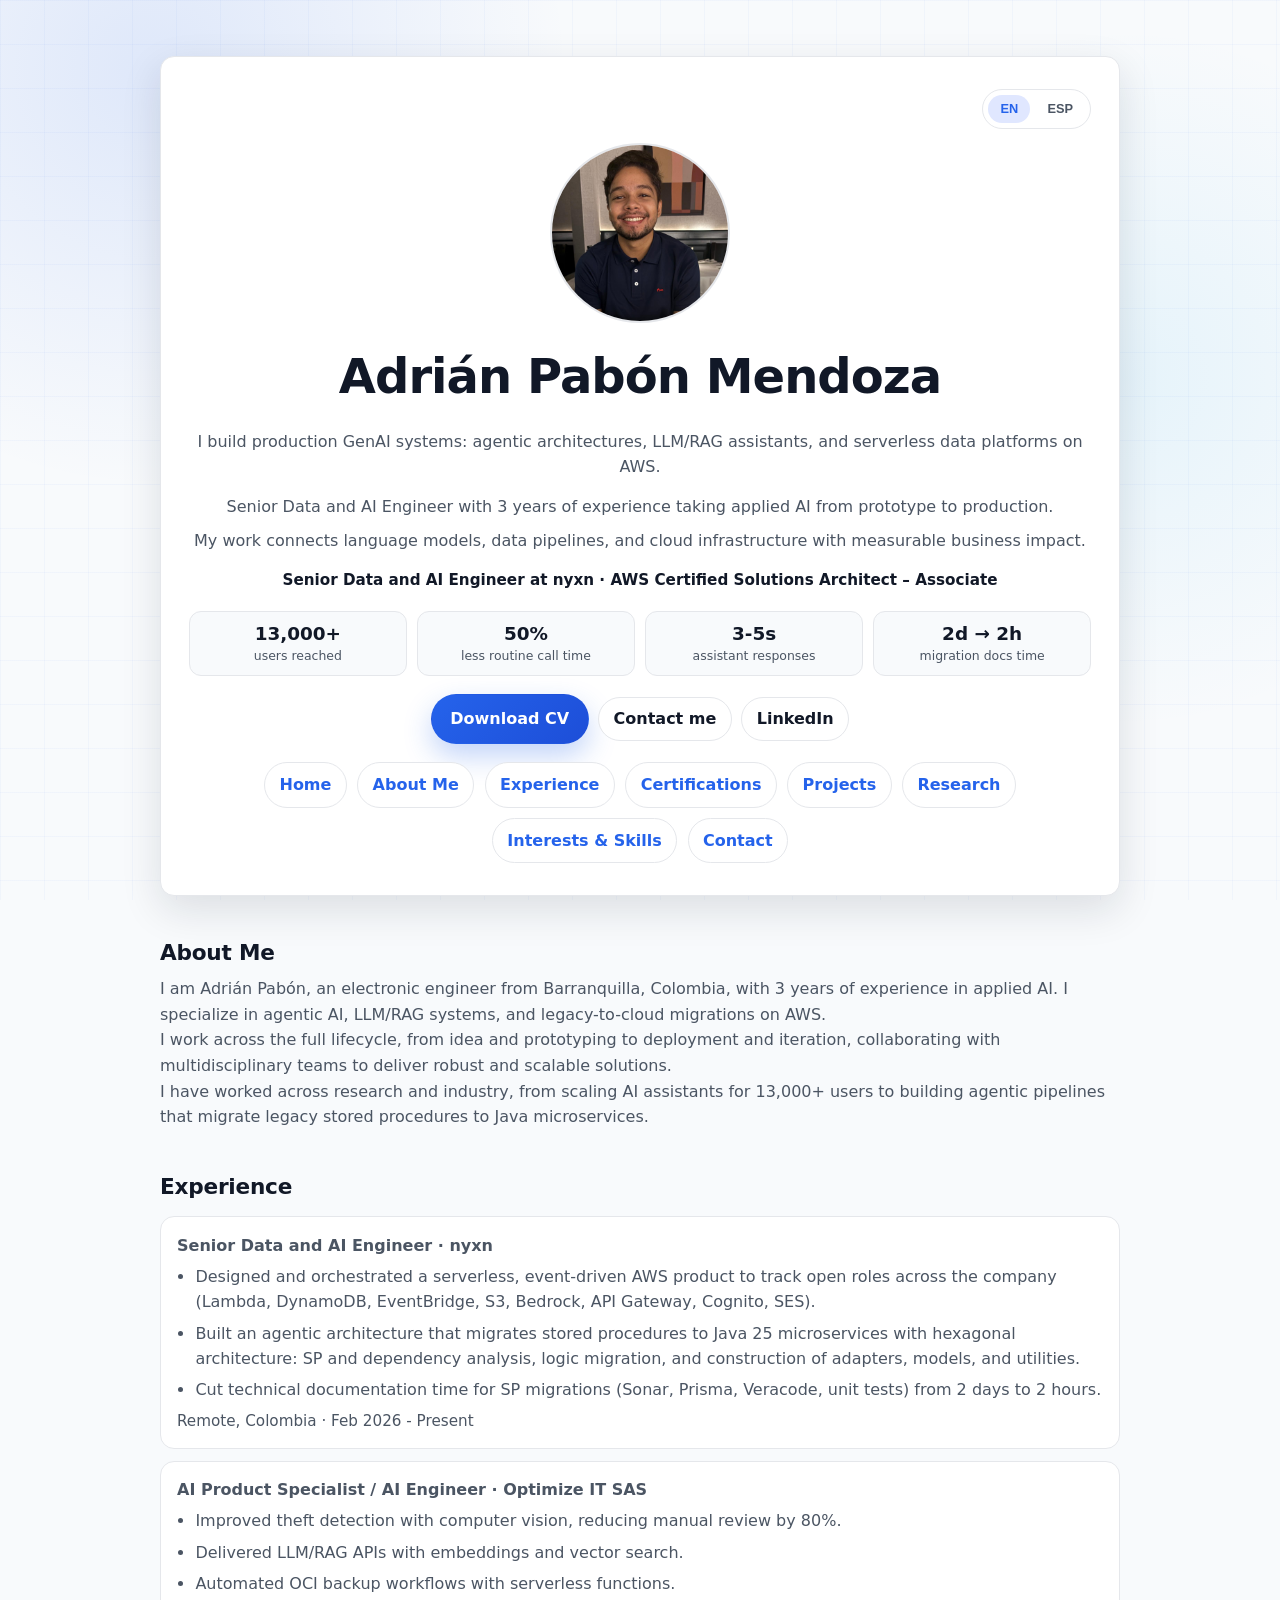
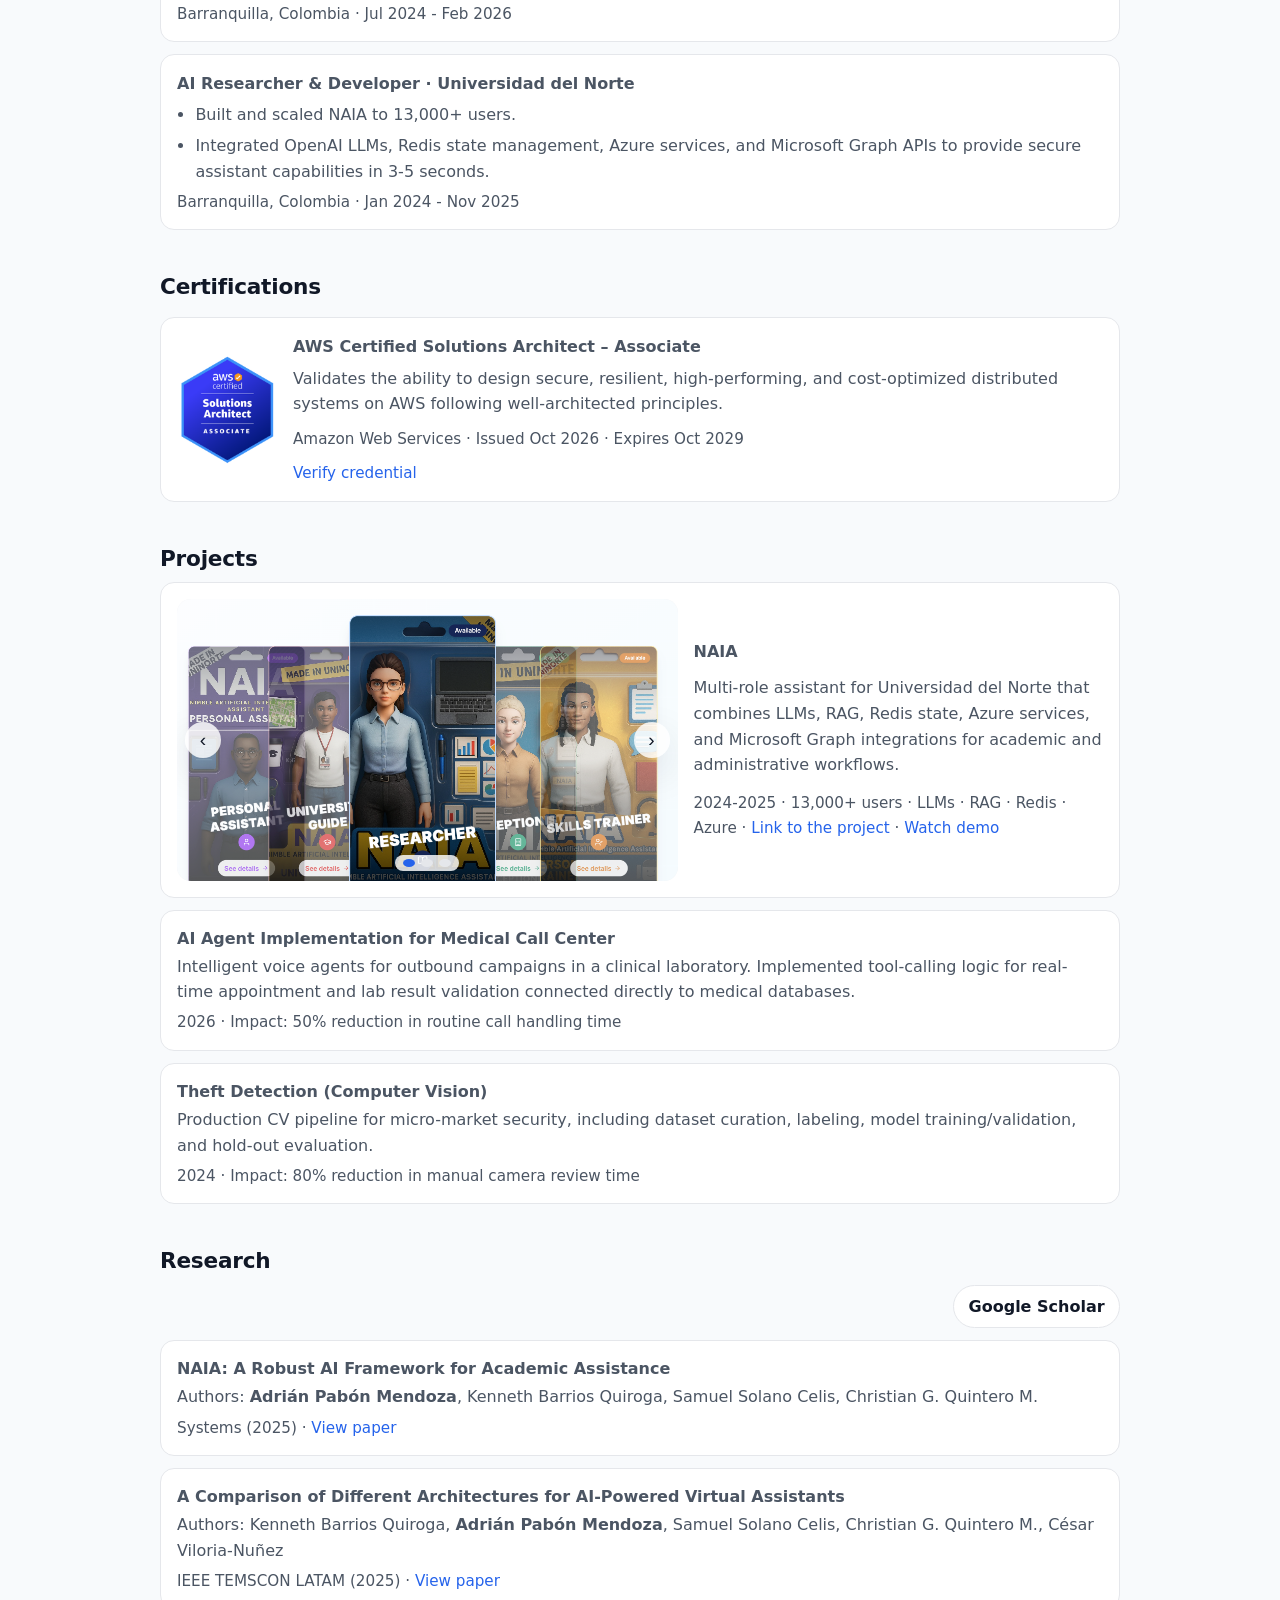
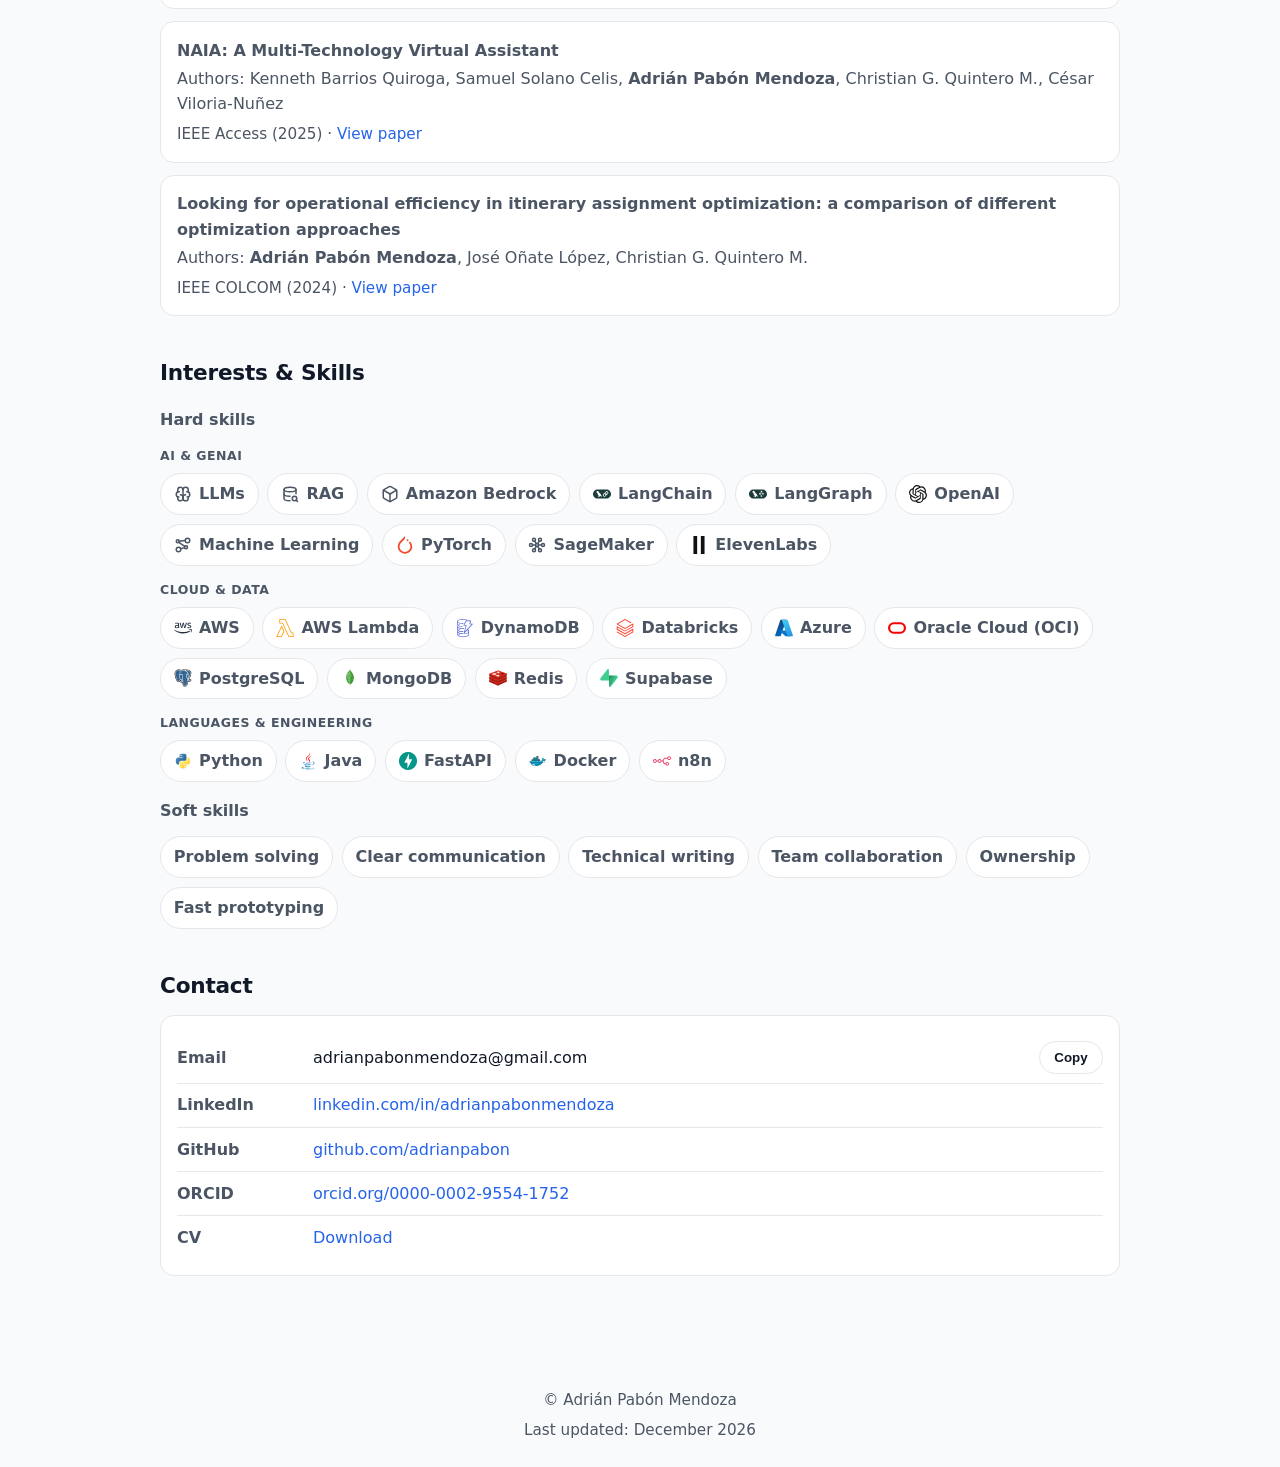
==== commit d7479ff5: "Refocus portfolio and CV on agentic AI, add bilingual CVs - Move CV to cv/en and cv/es (LaTeX source" ====
--- a/index.html
+++ b/index.html
@@ -5,7 +5,7 @@
     <meta name="viewport" content="width=device-width, initial-scale=1" />
     <meta
       name="description"
-      content="Senior AI & Data Engineer in Colombia building production GenAI on AWS: agentic AI systems, LLM/RAG, serverless event-driven architectures, and Java microservices. Open to Senior AI/ML and Data Engineering roles."
+      content="Senior AI & Data Engineer in Colombia building production GenAI on AWS: agentic AI systems, LLM/RAG, serverless event-driven architectures, and Java microservices. AWS Certified Solutions Architect – Associate."
       data-i18n-content="meta.description"
     />
     <link rel="canonical" href="https://www.adrianpabonmendoza.com/" />
@@ -15,7 +15,7 @@
     <meta property="og:type" content="website" />
     <meta
       property="og:title"
-      content="Adrián Pabón Mendoza | Senior AI & Data Engineer · GenAI, AWS, Agentic AI"
+      content="Adrián Pabón Mendoza | Senior AI & Data Engineer · AWS Certified Solutions Architect · Agentic AI"
       data-i18n-content="meta.title"
     />
     <meta
@@ -29,7 +29,7 @@
     <meta name="twitter:card" content="summary_large_image" />
     <meta
       name="twitter:title"
-      content="Adrián Pabón Mendoza | Senior AI & Data Engineer · GenAI, AWS, Agentic AI"
+      content="Adrián Pabón Mendoza | Senior AI & Data Engineer · AWS Certified Solutions Architect · Agentic AI"
       data-i18n-content="meta.title"
     />
     <meta
@@ -39,11 +39,11 @@
     />
     <meta name="twitter:image" content="https://www.adrianpabonmendoza.com/data/profile.jpeg" />
 
-    <title data-i18n="meta.title">Adrián Pabón Mendoza | Senior AI & Data Engineer · GenAI, AWS, Agentic AI</title>
+    <title data-i18n="meta.title">Adrián Pabón Mendoza | Senior AI & Data Engineer · AWS Certified Solutions Architect · Agentic AI</title>
 
     <link rel="icon" href="data/favicon.svg" type="image/svg+xml" />
-    <link rel="stylesheet" href="styles.css?v=85696abfea" />
-    <script defer src="script.js?v=96332ba9cc"></script>
+    <link rel="stylesheet" href="styles.css?v=7de985e2a5" />
+    <script defer src="script.js?v=d95cb20e0e"></script>
   </head>
   <body>
     <main class="layout" id="content">
@@ -97,11 +97,11 @@
             AI engineer with 3 years of experience building production-ready solutions.
           </p>
           <p data-i18n="intro.focus">
-            I design and deploy LLM, RAG, and computer vision systems with measurable business impact.
+            My work connects agentic AI, LLM/RAG systems, and cloud migrations with measurable business impact.
           </p>
         </div>
         <p class="intro__availability" data-i18n="intro.availability">
-          Senior Data and AI Engineer at nyxn · open to Senior AI, ML, and Data Engineering roles.
+          Senior Data and AI Engineer at nyxn · AWS Certified Solutions Architect – Associate
         </p>
         <dl class="impact-strip" aria-label="Career impact highlights">
           <div>
@@ -109,8 +109,8 @@
             <dd data-i18n="intro.metricUsers">users reached</dd>
           </div>
           <div>
-            <dt>80%</dt>
-            <dd data-i18n="intro.metricReview">less manual review</dd>
+            <dt>50%</dt>
+            <dd data-i18n="intro.metricCalls">less routine call time</dd>
           </div>
           <div>
             <dt>3-5s</dt>
@@ -122,7 +122,7 @@
           </div>
         </dl>
         <div class="intro__cta">
-          <a class="button button--cv" href="data/Adrian_Pabon_CV.pdf" download data-i18n="intro.cvCta">
+          <a class="button button--cv" href="cv/en/Adrian_Pabon_CV.pdf" download data-i18n="intro.cvCta">
             Download CV
           </a>
           <a
@@ -165,15 +165,15 @@
         <h2 data-i18n="about.title">About Me</h2>
         <p data-i18n="about.p1">
           👋 Hey! I am Adrián Pabón, an electronic engineer from Barranquilla, Colombia, with 3 years of experience in applied AI.
-          I specialize in language models, computer vision, and cloud-based products for real users.
+          I specialize in agentic AI, LLM/RAG systems, and legacy-to-cloud migrations on AWS.
         </p>
         <p data-i18n="about.p2">
           I work across the full lifecycle, from idea and prototyping to deployment and iteration,
           collaborating with multidisciplinary teams to deliver robust and scalable solutions.
         </p>
         <p data-i18n="about.p3">
-          I have worked across research and industry, from scaling AI assistants for 13,000+ users to deploying
-          computer vision pipelines that reduced manual camera review by 80%.
+          I have worked across research and industry, from scaling AI assistants for 13,000+ users to building
+          agentic pipelines that migrate legacy stored procedures to Java microservices.
         </p>
       </section>
 
@@ -522,7 +522,7 @@
             <span class="contact__label" data-i18n="contact.cv">CV</span>
             <a
               class="contact__value link"
-              href="data/Adrian_Pabon_CV.pdf"
+              href="cv/en/Adrian_Pabon_CV.pdf"
               download
             >
               <span data-i18n="contact.download">Download</span>
@@ -568,7 +568,6 @@
           "Serverless architecture",
           "Event-driven architecture",
           "Data engineering",
-          "Computer vision",
           "Java microservices",
           "Hexagonal architecture",
           "Python"
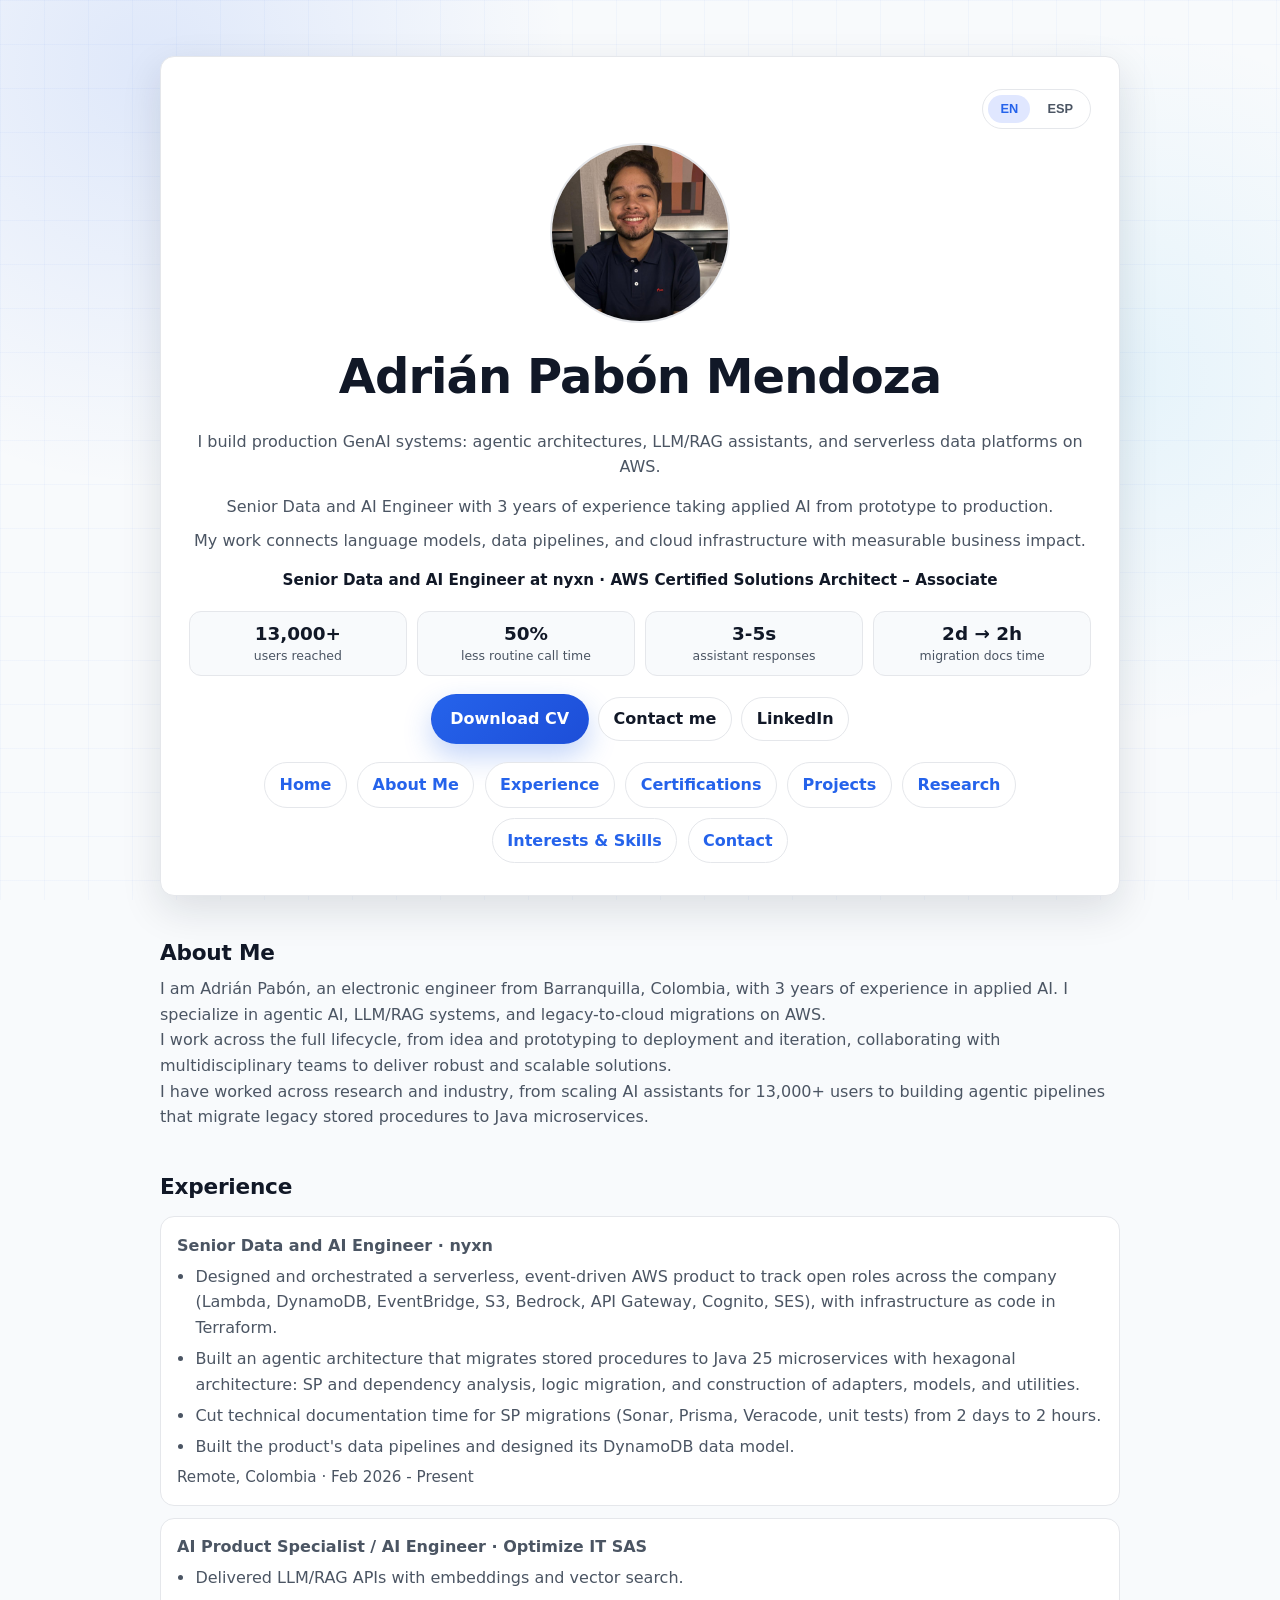
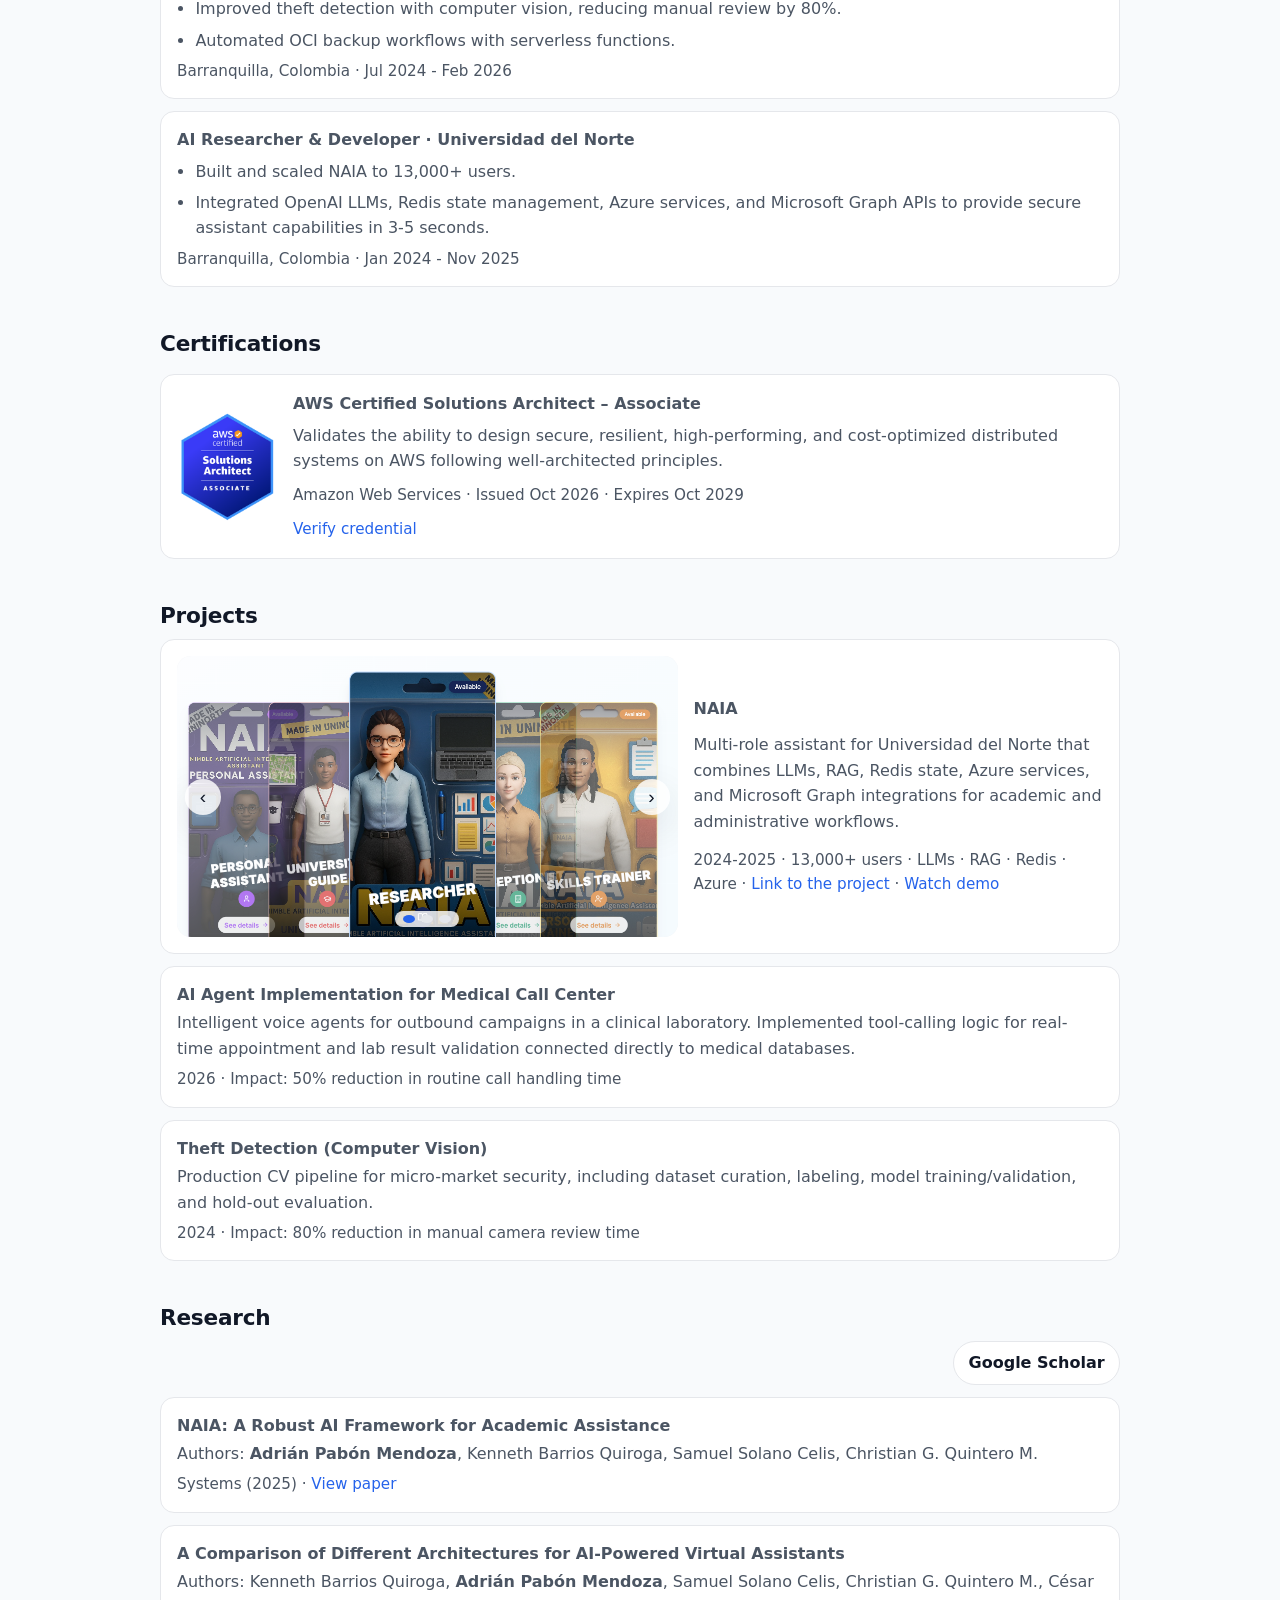
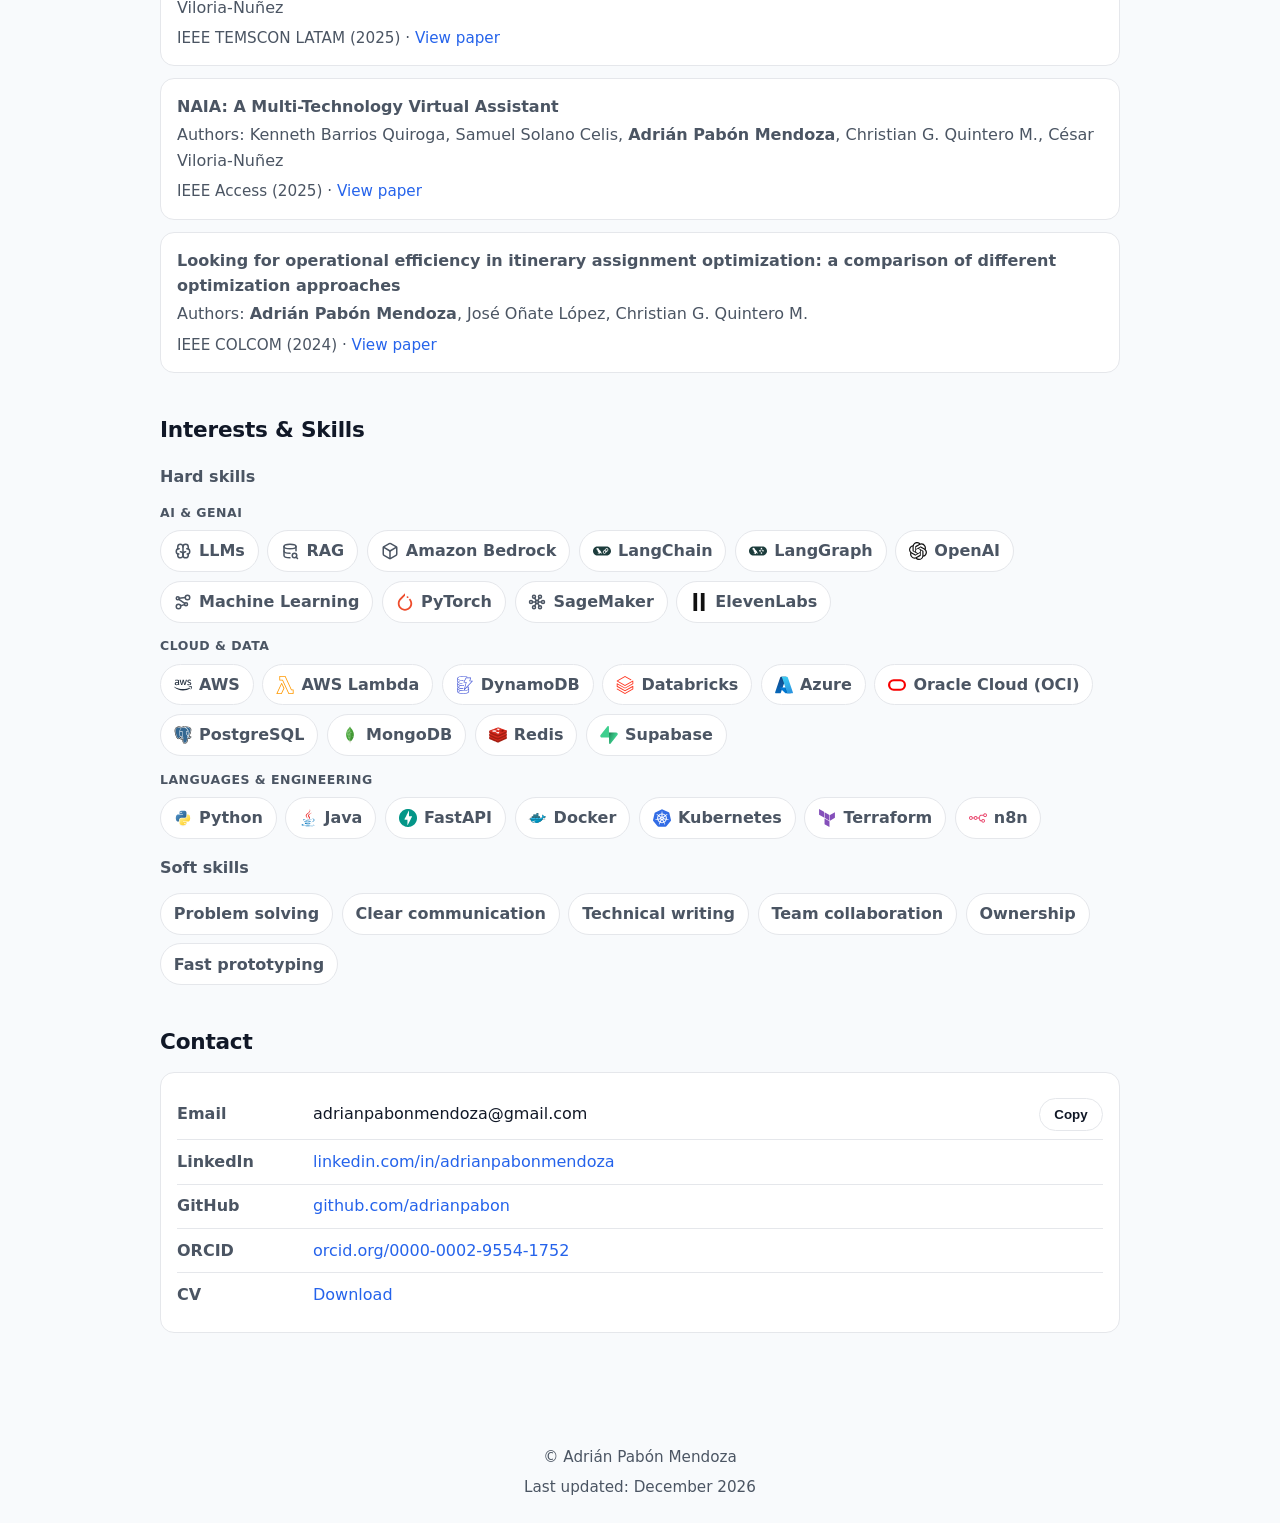
==== commit b8ff9351: "Strengthen CV and site for Senior AI Engineer roles - CV: target Senior AI Engineer (LLMs, RAG & AI " ====
--- a/index.html
+++ b/index.html
@@ -43,7 +43,7 @@
 
     <link rel="icon" href="data/favicon.svg" type="image/svg+xml" />
     <link rel="stylesheet" href="styles.css?v=7de985e2a5" />
-    <script defer src="script.js?v=d95cb20e0e"></script>
+    <script defer src="script.js?v=151ca3e2e9"></script>
   </head>
   <body>
     <main class="layout" id="content">
@@ -183,17 +183,18 @@
           <li>
             <p class="list__title" data-i18n="experience.role1.title">Senior Data and AI Engineer · nyxn</p>
             <ul class="list__points">
-              <li data-i18n="experience.role1.point1">Designed and orchestrated a serverless, event-driven AWS product to track open roles across the company (Lambda, DynamoDB, EventBridge, S3, Bedrock, API Gateway, Cognito, SES).</li>
+              <li data-i18n="experience.role1.point1">Designed and orchestrated a serverless, event-driven AWS product to track open roles across the company (Lambda, DynamoDB, EventBridge, S3, Bedrock, API Gateway, Cognito, SES), with infrastructure as code in Terraform.</li>
               <li data-i18n="experience.role1.point2">Built an agentic architecture that migrates stored procedures to Java 25 microservices with hexagonal architecture: SP and dependency analysis, logic migration, and construction of adapters, models, and utilities.</li>
               <li data-i18n="experience.role1.point3">Cut technical documentation time for SP migrations (Sonar, Prisma, Veracode, unit tests) from 2 days to 2 hours.</li>
+              <li data-i18n="experience.role1.point4">Built the product's data pipelines and designed its DynamoDB data model.</li>
             </ul>
             <p class="list__meta" data-i18n="experience.role1.meta">Remote, Colombia · Feb 2026 - Present</p>
           </li>
           <li>
             <p class="list__title" data-i18n="experience.role2.title">AI Product Specialist / AI Engineer · Optimize IT SAS</p>
             <ul class="list__points">
+              <li data-i18n="experience.role2.point2">Delivered LLM/RAG APIs with embeddings and vector search.</li>
               <li data-i18n="experience.role2.point1">Improved theft detection with computer vision, reducing manual review by 80%.</li>
-              <li data-i18n="experience.role2.point2">Delivered LLM/RAG APIs with embeddings and vector search.</li>
               <li data-i18n="experience.role2.point3">Automated OCI backup workflows with serverless functions.</li>
             </ul>
             <p class="list__meta" data-i18n="experience.role2.meta">Barranquilla, Colombia · Jul 2024 - Feb 2026</p>
@@ -459,6 +460,8 @@
             <li class="skill-chip"><img src="data/icons/java.svg" alt="" width="18" height="18" loading="lazy" decoding="async" />Java</li>
             <li class="skill-chip"><img src="data/icons/fastapi.svg" alt="" width="18" height="18" loading="lazy" decoding="async" />FastAPI</li>
             <li class="skill-chip"><img src="data/icons/docker.svg" alt="" width="18" height="18" loading="lazy" decoding="async" />Docker</li>
+            <li class="skill-chip"><img src="data/icons/kubernetes.svg" alt="" width="18" height="18" loading="lazy" decoding="async" />Kubernetes</li>
+            <li class="skill-chip"><img src="data/icons/terraform.svg" alt="" width="18" height="18" loading="lazy" decoding="async" />Terraform</li>
             <li class="skill-chip"><img src="data/icons/n8n.svg" alt="" width="18" height="18" loading="lazy" decoding="async" />n8n</li>
           </ul>
         </div>
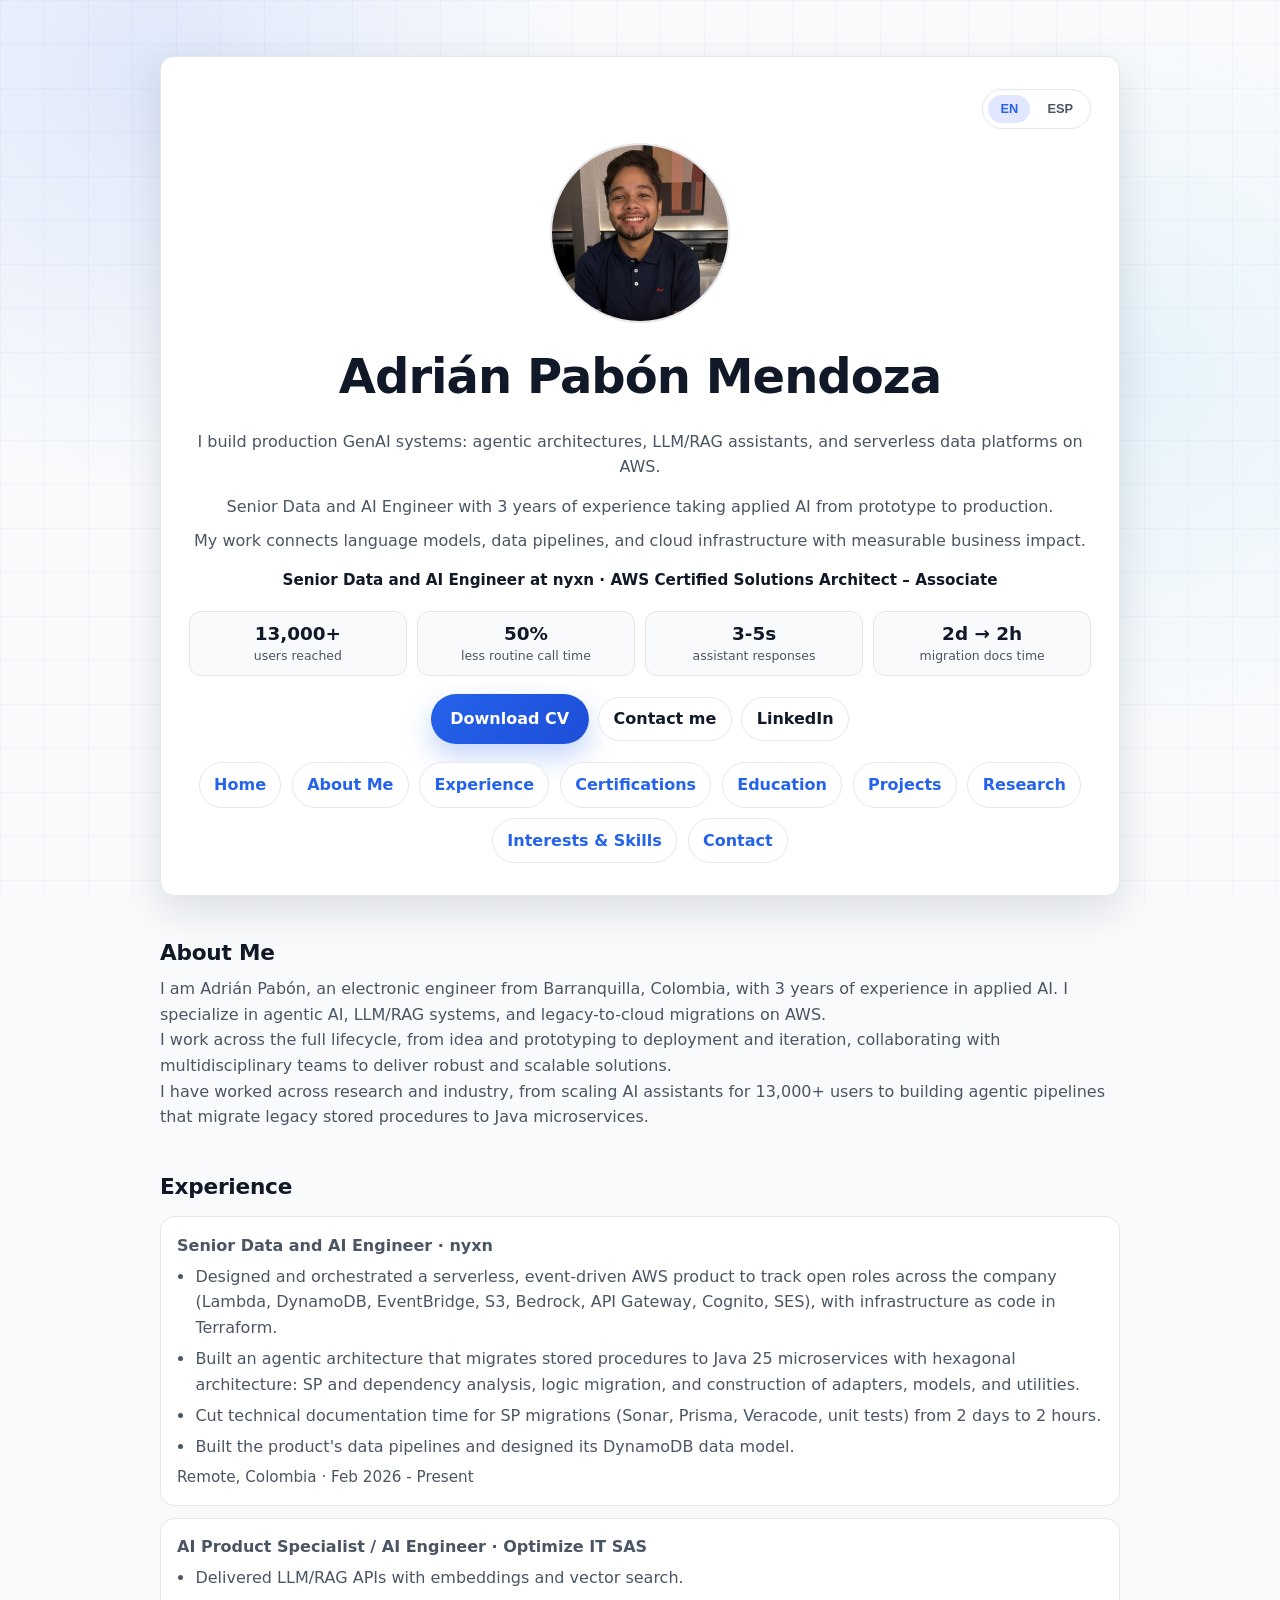
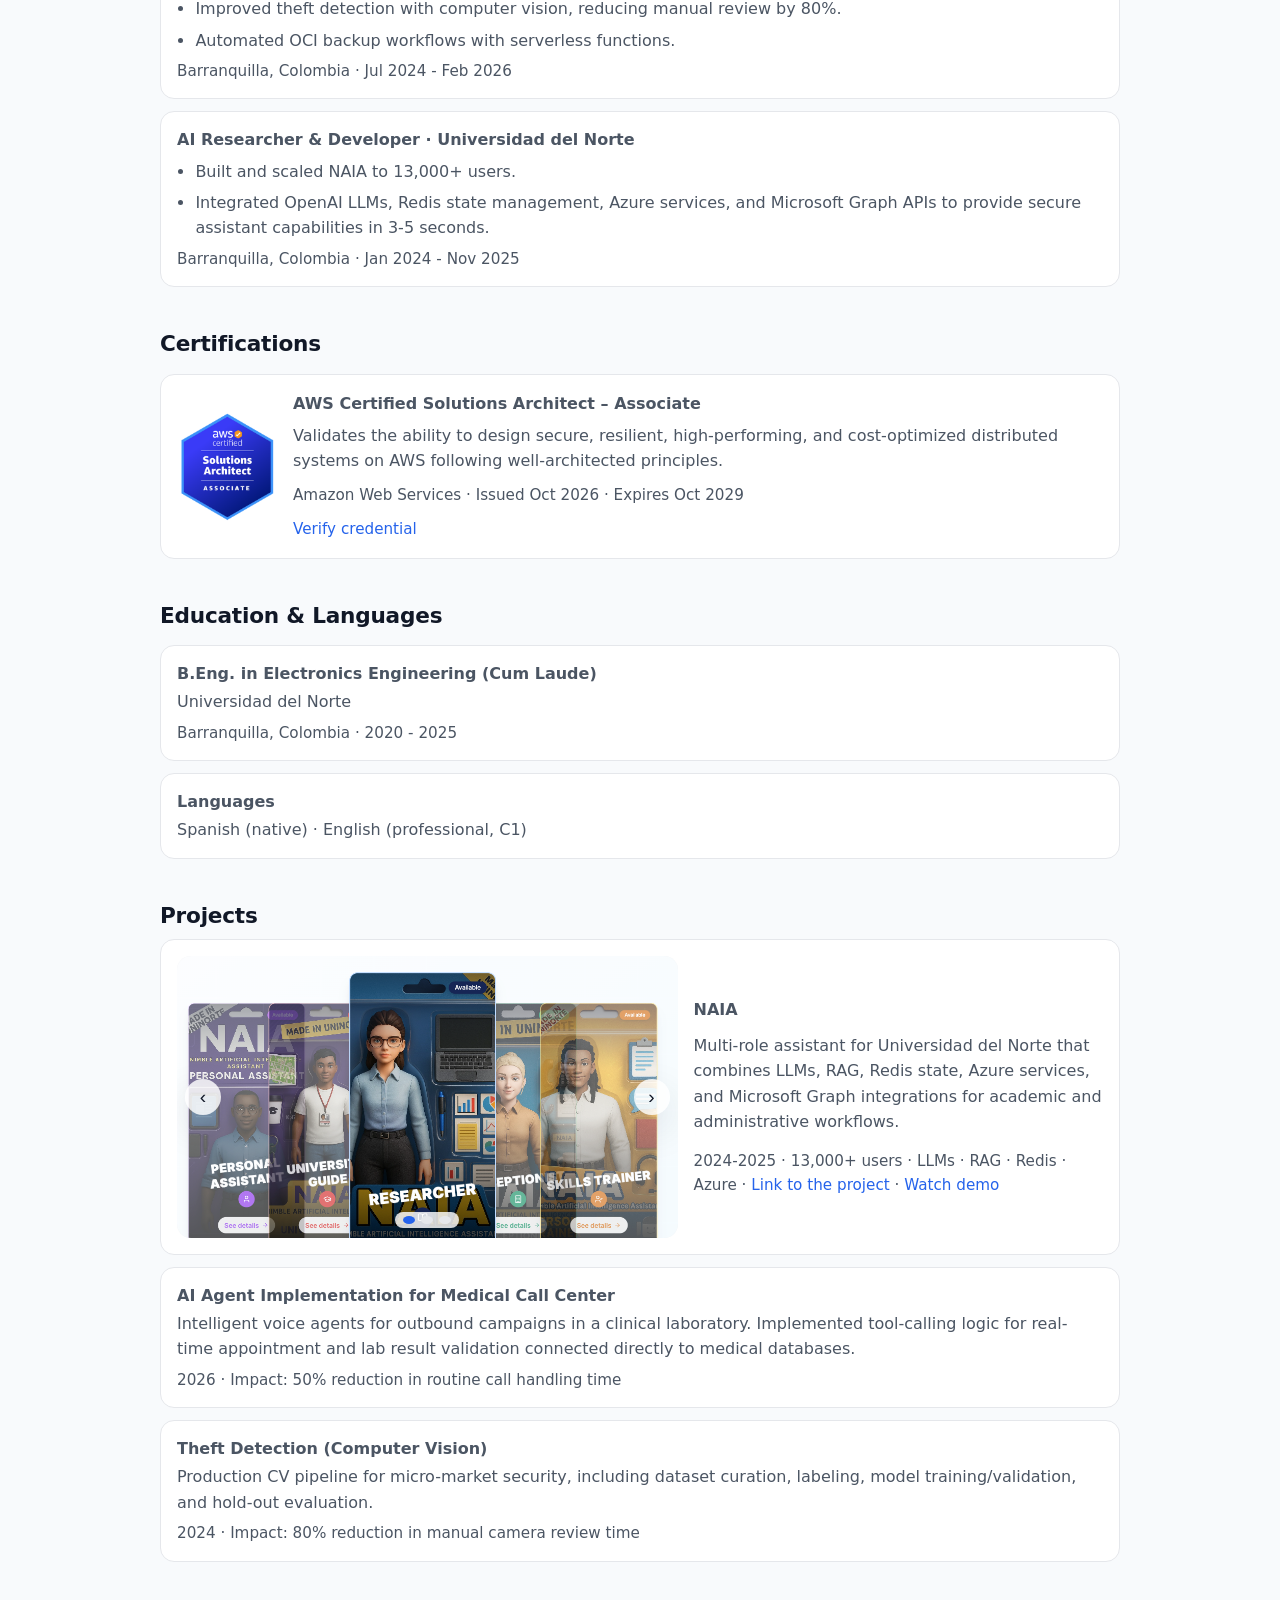
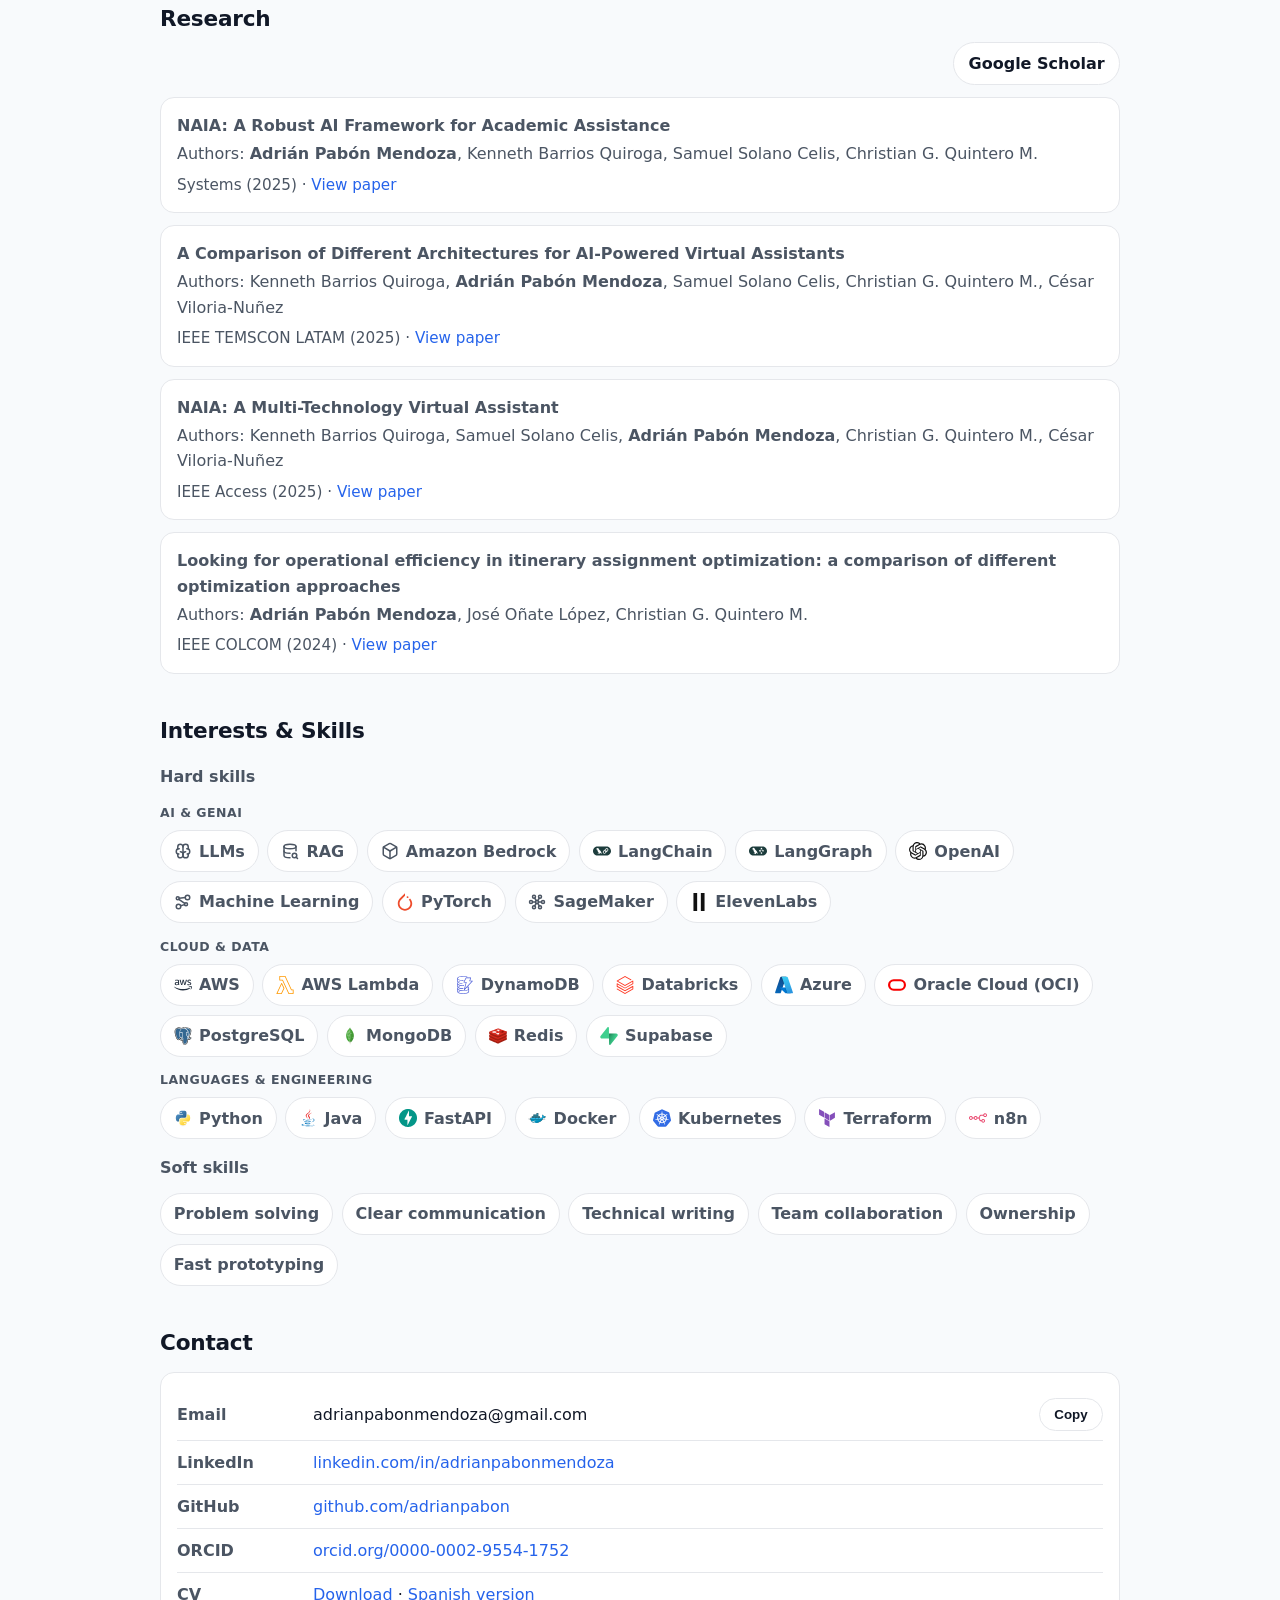
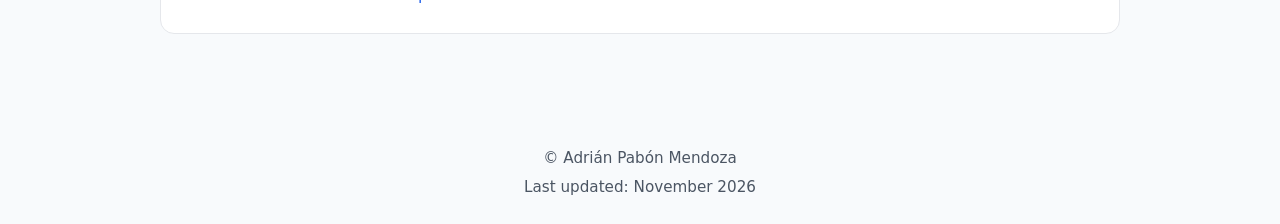
==== commit e7b36fe7: "Add education and languages, link both CVs, fix last-updated date - New Education & Languages sectio" ====
--- a/index.html
+++ b/index.html
@@ -43,7 +43,7 @@
 
     <link rel="icon" href="data/favicon.svg" type="image/svg+xml" />
     <link rel="stylesheet" href="styles.css?v=7de985e2a5" />
-    <script defer src="script.js?v=151ca3e2e9"></script>
+    <script defer src="script.js?v=04bf2a53e8"></script>
   </head>
   <body>
     <main class="layout" id="content">
@@ -153,6 +153,7 @@
             <a href="#about" data-i18n="nav.about">About Me</a>
             <a href="#experience" data-i18n="nav.experience">Experience</a>
             <a href="#certifications" data-i18n="nav.certifications">Certifications</a>
+            <a href="#education" data-i18n="nav.education">Education</a>
             <a href="#projects" data-i18n="nav.projects">Projects</a>
             <a href="#research" data-i18n="nav.research">Research</a>
             <a href="#interests" data-i18n="nav.interests">Interests & Skills</a>
@@ -244,6 +245,21 @@
             </p>
           </div>
         </article>
+      </section>
+
+      <section id="education" class="section">
+        <h2 data-i18n="education.title">Education & Languages</h2>
+        <ul class="list">
+          <li>
+            <p class="list__title" data-i18n="education.degree">B.Eng. in Electronics Engineering (Cum Laude)</p>
+            <p class="list__desc">Universidad del Norte</p>
+            <p class="list__meta" data-i18n="education.meta">Barranquilla, Colombia · 2020 - 2025</p>
+          </li>
+          <li>
+            <p class="list__title" data-i18n="languages.title">Languages</p>
+            <p class="list__desc" data-i18n="languages.list">Spanish (native) · English (professional, C1)</p>
+          </li>
+        </ul>
       </section>
 
       <section id="projects" class="section">
@@ -523,13 +539,15 @@
           </div>
           <div class="contact__row">
             <span class="contact__label" data-i18n="contact.cv">CV</span>
-            <a
-              class="contact__value link"
-              href="cv/en/Adrian_Pabon_CV.pdf"
-              download
-            >
-              <span data-i18n="contact.download">Download</span>
-            </a>
+            <span class="contact__value">
+              <a class="link" href="cv/en/Adrian_Pabon_CV.pdf" download>
+                <span data-i18n="contact.download">Download</span>
+              </a>
+              ·
+              <a class="link" href="cv/es/Adrian_Pabon_CV.pdf" download>
+                <span data-i18n="contact.cvOther">Spanish version</span>
+              </a>
+            </span>
           </div>
         </div>
       </section>
@@ -537,7 +555,7 @@
 
     <footer class="footer">
       <p>© Adrián Pabón Mendoza</p>
-      <p class="footer__updated"><span data-i18n="footer.updatedLabel">Last updated:</span> <span data-last-updated></span></p>
+      <p class="footer__updated"><span data-i18n="footer.updatedLabel">Last updated:</span> <time data-last-updated datetime="2026-11-01">November 2026</time></p>
     </footer>
 
     <script type="application/ld+json">
@@ -561,6 +579,7 @@
           "addressCountry": "CO"
         },
         "knowsLanguage": ["es", "en"],
+        "alumniOf": { "@type": "CollegeOrUniversity", "name": "Universidad del Norte" },
         "knowsAbout": [
           "Generative AI",
           "Agentic AI",
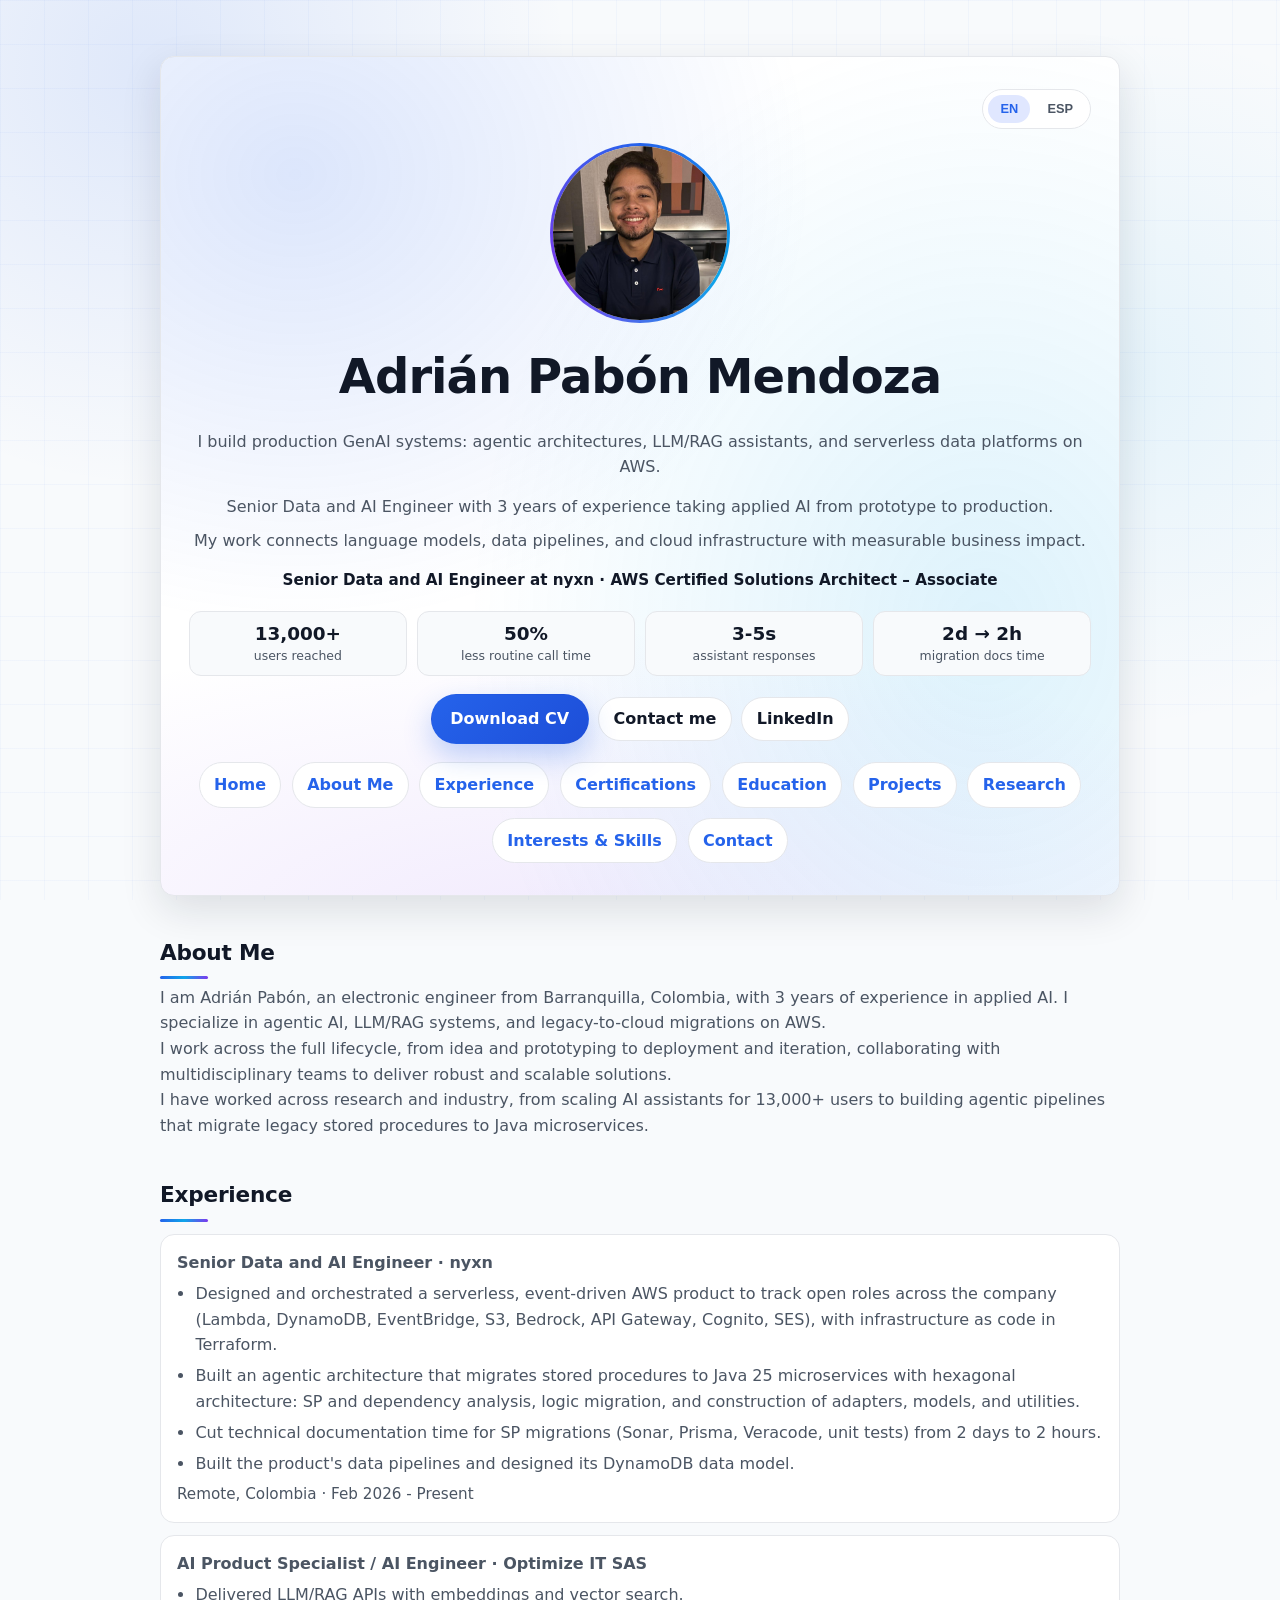
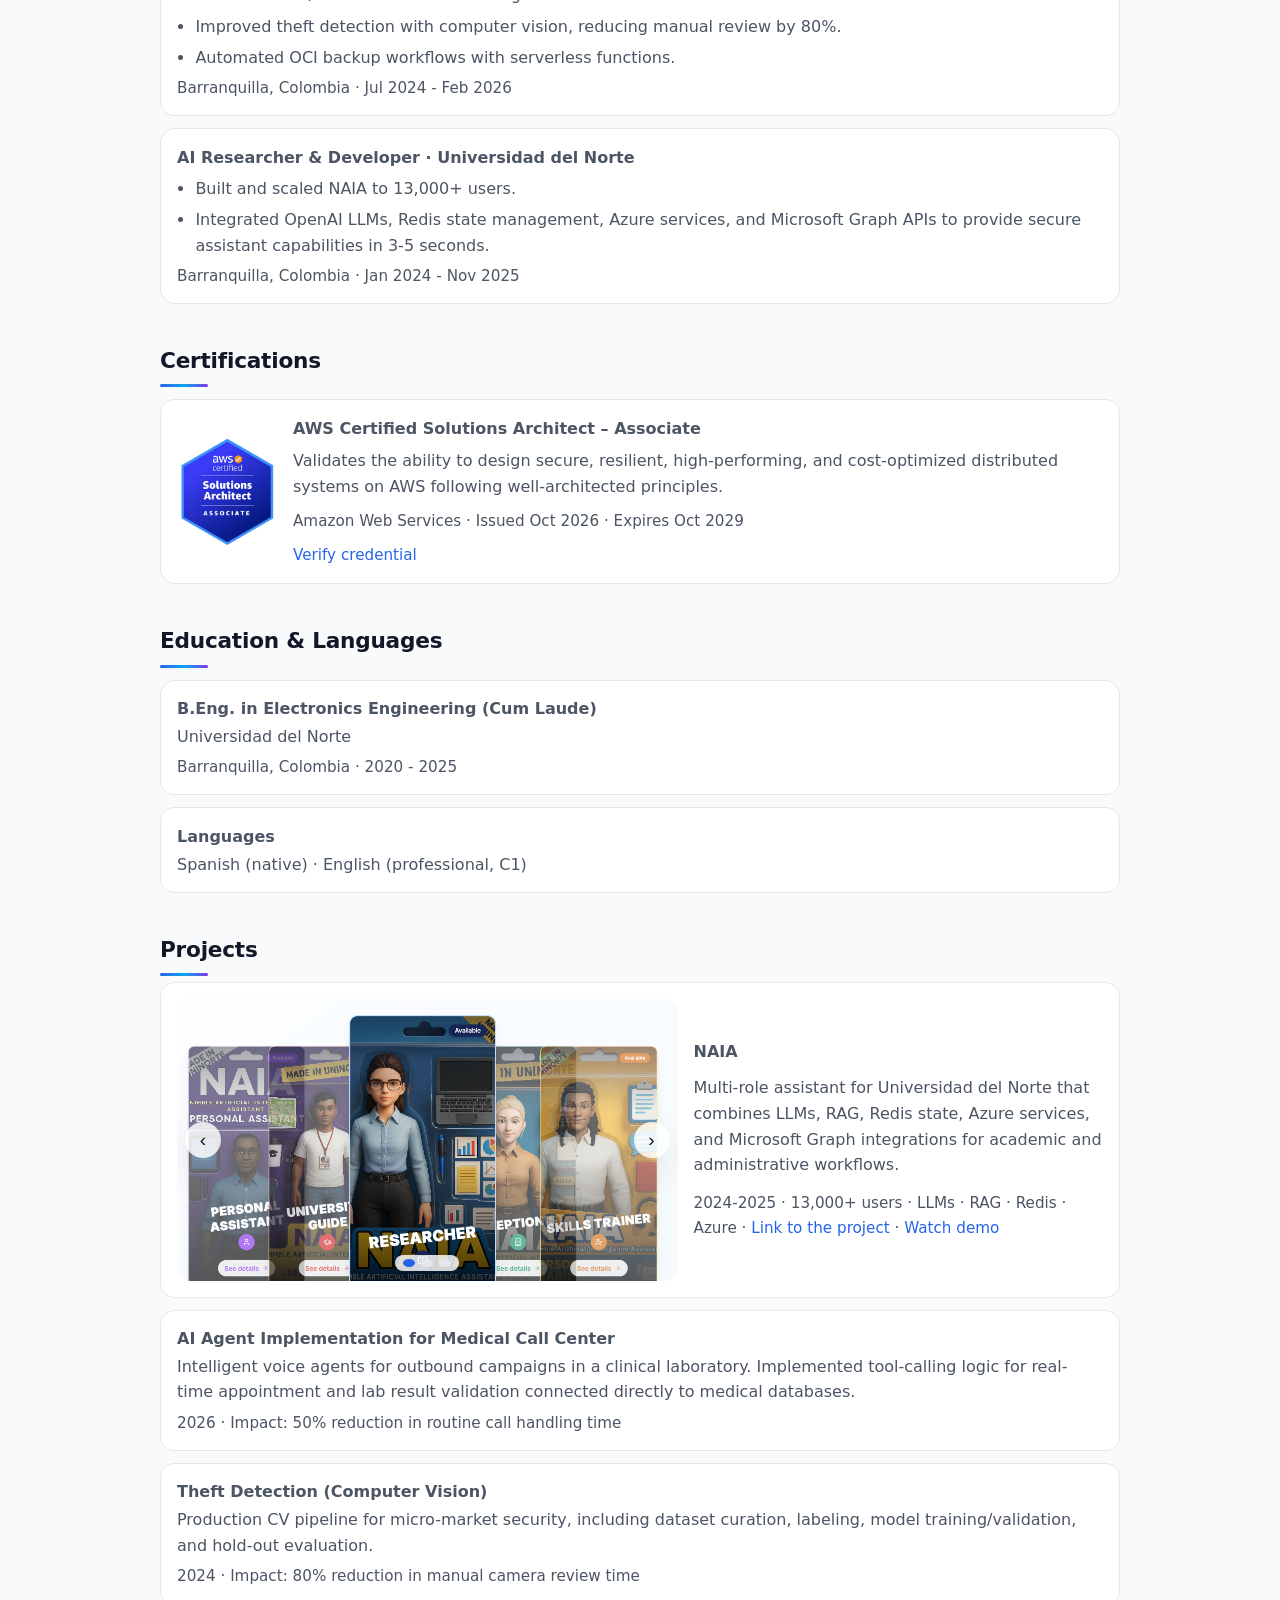
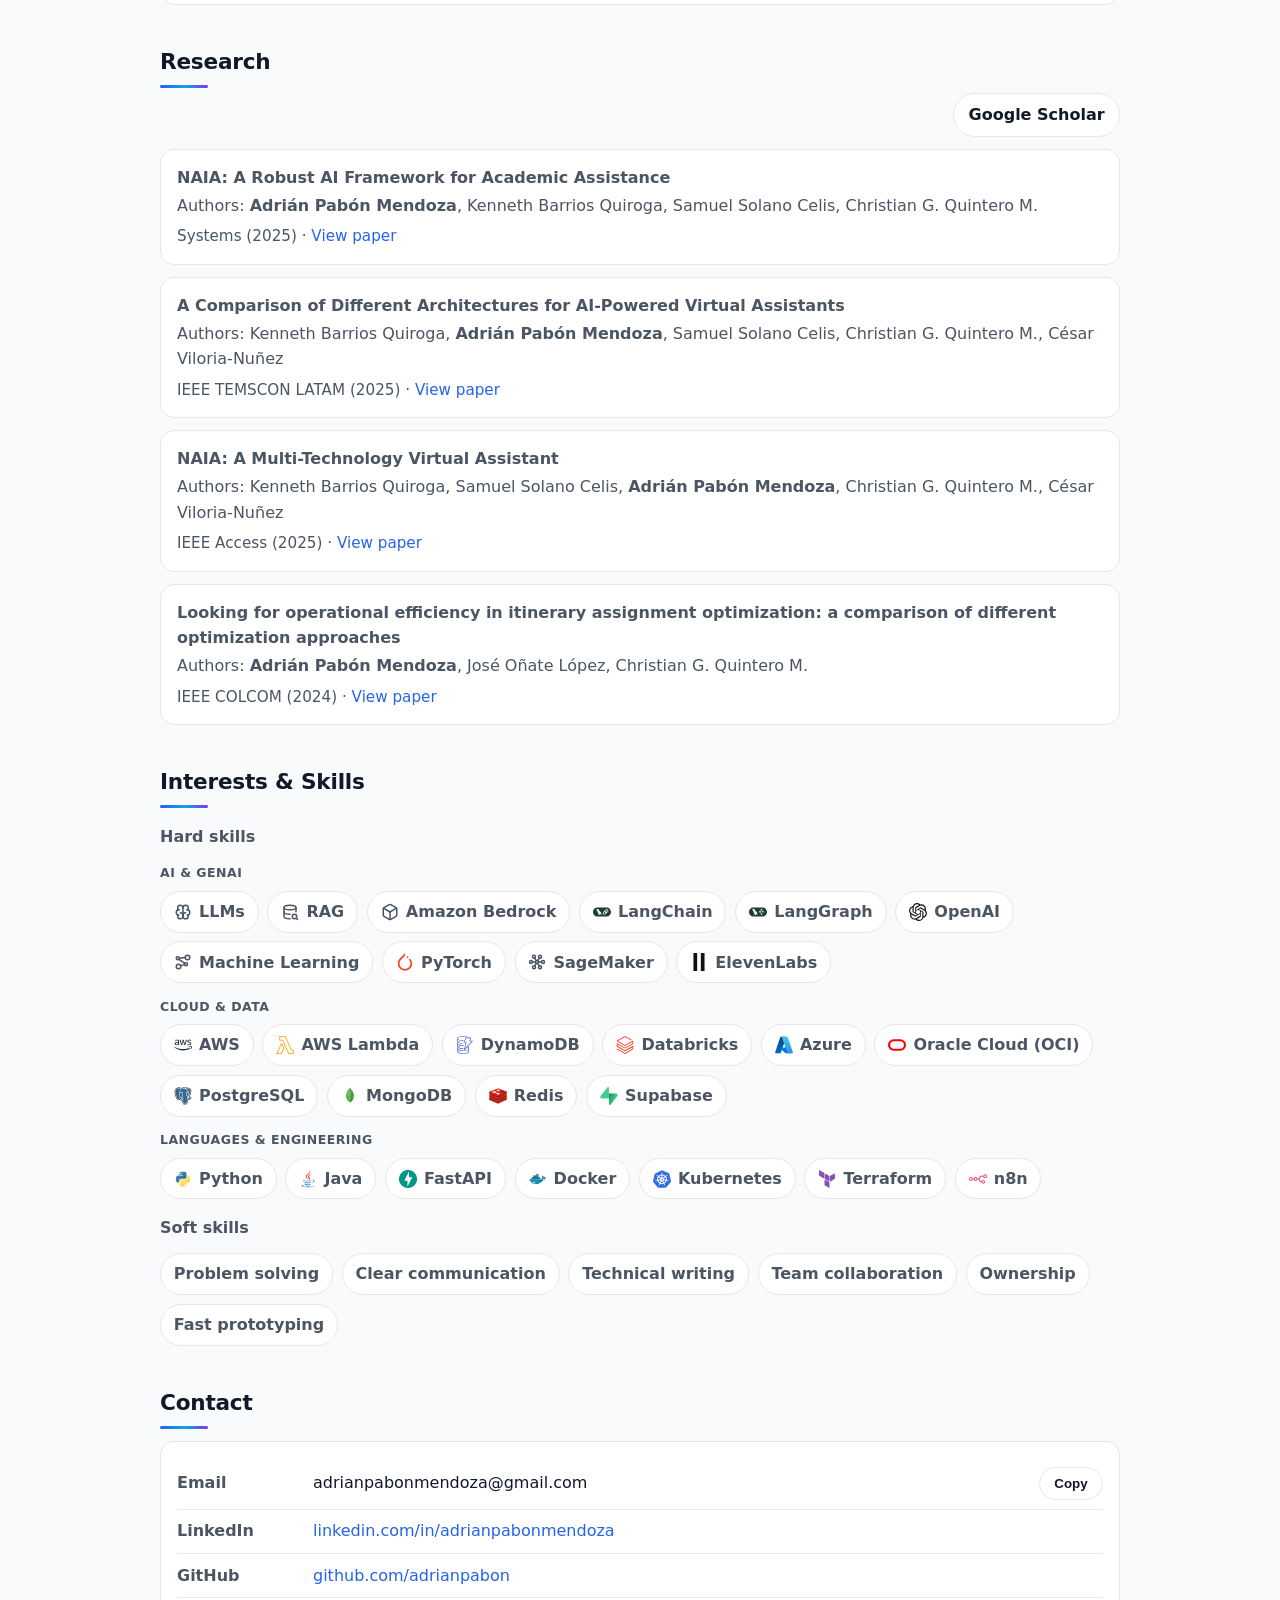
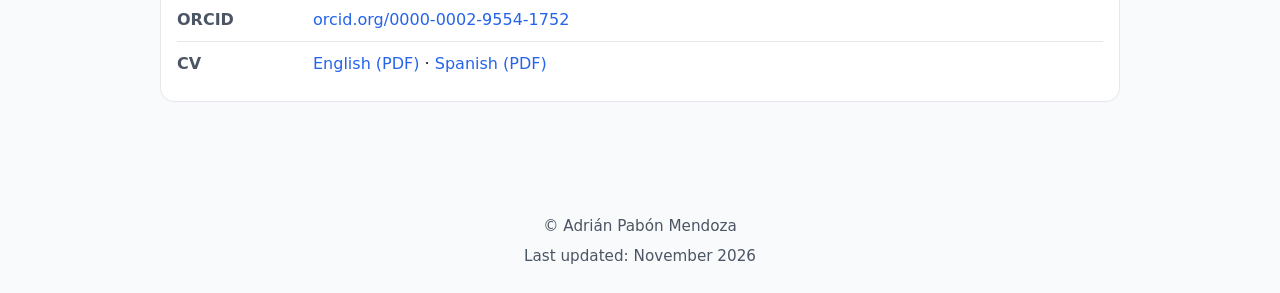
==== commit 6a151b12: "feat: add motion, micro-interactions and clearer CV language links - Animated hero: aurora glow, nam" ====
--- a/index.html
+++ b/index.html
@@ -42,8 +42,8 @@
     <title data-i18n="meta.title">Adrián Pabón Mendoza | Senior AI & Data Engineer · AWS Certified Solutions Architect · Agentic AI</title>
 
     <link rel="icon" href="data/favicon.svg" type="image/svg+xml" />
-    <link rel="stylesheet" href="styles.css?v=7de985e2a5" />
-    <script defer src="script.js?v=04bf2a53e8"></script>
+    <link rel="stylesheet" href="styles.css?v=019836557a" />
+    <script defer src="script.js?v=e65254d980"></script>
   </head>
   <body>
     <main class="layout" id="content">
@@ -541,11 +541,11 @@
             <span class="contact__label" data-i18n="contact.cv">CV</span>
             <span class="contact__value">
               <a class="link" href="cv/en/Adrian_Pabon_CV.pdf" download>
-                <span data-i18n="contact.download">Download</span>
+                <span data-i18n="contact.download">English (PDF)</span>
               </a>
               ·
               <a class="link" href="cv/es/Adrian_Pabon_CV.pdf" download>
-                <span data-i18n="contact.cvOther">Spanish version</span>
+                <span data-i18n="contact.cvOther">Spanish (PDF)</span>
               </a>
             </span>
           </div>
@@ -555,7 +555,7 @@
 
     <footer class="footer">
       <p>© Adrián Pabón Mendoza</p>
-      <p class="footer__updated"><span data-i18n="footer.updatedLabel">Last updated:</span> <time data-last-updated datetime="2026-11-01">November 2026</time></p>
+      <p class="footer__updated"><span data-i18n="footer.updatedLabel">Last updated:</span> <time data-last-updated datetime="2026-11-24">November 2026</time></p>
     </footer>
 
     <script type="application/ld+json">
--- a/styles.css
+++ b/styles.css
@@ -628,3 +628,243 @@
     align-items: center;
   }
 }
+
+/* ---------- Motion & micro-interactions ----------
+   Everything animated lives behind prefers-reduced-motion: no-preference,
+   so visitors who ask for less motion get the static design. */
+
+@property --ring-angle {
+  syntax: "<angle>";
+  initial-value: 0deg;
+  inherits: false;
+}
+
+.intro {
+  position: relative;
+  isolation: isolate;
+  overflow: hidden;
+}
+
+/* Soft aurora glow behind the hero content. */
+.intro::before {
+  content: "";
+  position: absolute;
+  inset: -40%;
+  z-index: -1;
+  background:
+    radial-gradient(closest-side at 30% 30%, rgba(37, 99, 235, 0.16), transparent),
+    radial-gradient(closest-side at 70% 60%, rgba(14, 165, 233, 0.14), transparent),
+    radial-gradient(closest-side at 45% 80%, rgba(124, 58, 237, 0.1), transparent);
+  pointer-events: none;
+}
+
+.intro__name {
+  background: linear-gradient(100deg, #111827 0%, #111827 38%, #2563eb 45%, #0ea5e9 50%, #2563eb 55%, #111827 62%, #111827 100%);
+  background-size: 250% 100%;
+  background-position: 100% 0;
+  -webkit-background-clip: text;
+  background-clip: text;
+  color: transparent;
+}
+
+/* Photo framed by a gradient ring. */
+.intro__photo {
+  border: 3px solid transparent;
+  background:
+    linear-gradient(var(--card), var(--card)) padding-box,
+    conic-gradient(from var(--ring-angle), #2563eb, #0ea5e9, #7c3aed, #2563eb) border-box;
+}
+
+.impact-strip div,
+.list > li,
+.project-card,
+.cert-card,
+.contact-card,
+.pill-list li {
+  transition:
+    transform 0.25s ease,
+    box-shadow 0.25s ease,
+    border-color 0.25s ease;
+}
+
+.impact-strip div:hover,
+.list > li:hover,
+.project-card:hover,
+.cert-card:hover,
+.contact-card:hover {
+  border-color: rgba(37, 99, 235, 0.45);
+  box-shadow: 0 12px 30px rgba(37, 99, 235, 0.12);
+}
+
+.pill-list li:hover {
+  border-color: rgba(37, 99, 235, 0.45);
+  color: var(--text);
+}
+
+.impact-strip dt {
+  font-variant-numeric: tabular-nums;
+}
+
+/* Light sweep across the main CV button. */
+.button--cv {
+  position: relative;
+  overflow: hidden;
+  transition:
+    transform 0.2s ease,
+    box-shadow 0.2s ease;
+}
+
+.button--cv::after {
+  content: "";
+  position: absolute;
+  inset: 0;
+  background: linear-gradient(110deg, transparent 30%, rgba(255, 255, 255, 0.45) 50%, transparent 70%);
+  transform: translateX(-120%);
+  pointer-events: none;
+}
+
+@media (prefers-reduced-motion: no-preference) {
+  .intro::before {
+    animation: aurora 18s ease-in-out infinite alternate;
+  }
+
+  .intro__name {
+    animation: name-shimmer 6s ease-in-out 0.4s infinite;
+  }
+
+  .intro__photo {
+    animation: ring-spin 8s linear infinite;
+  }
+
+  .button--cv::after {
+    animation: button-sweep 4s ease-in-out 1.5s infinite;
+  }
+
+  .impact-strip div:hover,
+  .list > li:hover,
+  .contact-card:hover {
+    transform: translateY(-3px);
+  }
+
+  .pill-list li:hover {
+    transform: translateY(-2px);
+  }
+
+  /* Cards with a 3D tilt follow the pointer (set by script.js). */
+  .project-card,
+  .cert-card {
+    transform: perspective(900px) rotateX(var(--tilt-x, 0deg)) rotateY(var(--tilt-y, 0deg));
+  }
+
+  .cert-card__badge {
+    transition: transform 0.3s ease;
+  }
+
+  .cert-card:hover .cert-card__badge {
+    transform: scale(1.06) rotate(-3deg);
+  }
+
+  /* Scroll reveal: only applied once script.js marks the page, so no-JS visitors see everything. */
+  .has-reveal .reveal {
+    opacity: 0;
+    transform: translateY(24px);
+    transition:
+      opacity 0.7s ease,
+      transform 0.7s cubic-bezier(0.2, 0.7, 0.2, 1);
+  }
+
+  .has-reveal .reveal.is-visible {
+    opacity: 1;
+    transform: none;
+  }
+}
+
+@keyframes aurora {
+  0% {
+    transform: translate(0, 0) rotate(0deg);
+  }
+  50% {
+    transform: translate(6%, -4%) rotate(8deg);
+  }
+  100% {
+    transform: translate(-5%, 5%) rotate(-6deg);
+  }
+}
+
+@keyframes name-shimmer {
+  0%,
+  60% {
+    background-position: 100% 0;
+  }
+  100% {
+    background-position: 0 0;
+  }
+}
+
+@keyframes ring-spin {
+  to {
+    --ring-angle: 360deg;
+  }
+}
+
+@keyframes button-sweep {
+  0%,
+  60% {
+    transform: translateX(-120%);
+  }
+  100% {
+    transform: translateX(120%);
+  }
+}
+
+/* ---------- Section-level effects ---------- */
+
+/* Gradient accent bar under every section title. */
+.section h2::after {
+  content: "";
+  display: block;
+  width: 48px;
+  height: 3px;
+  margin-top: 0.35rem;
+  border-radius: 999px;
+  background: linear-gradient(90deg, #2563eb, #0ea5e9, #7c3aed);
+  transform-origin: left;
+}
+
+/* Spotlight that follows the pointer inside cards (position set by script.js). */
+.list > li,
+.project-card,
+.cert-card,
+.contact-card {
+  background:
+    radial-gradient(420px circle at var(--spot-x, -999px) var(--spot-y, -999px), rgba(37, 99, 235, 0.09), transparent 45%),
+    var(--card);
+}
+
+@media (prefers-reduced-motion: no-preference) {
+  .has-reveal .reveal h2::after {
+    transform: scaleX(0);
+    transition: transform 0.8s cubic-bezier(0.2, 0.7, 0.2, 1) 0.25s;
+  }
+
+  .has-reveal .reveal.is-visible h2::after {
+    transform: scaleX(1);
+  }
+
+  /* Cards, list items and skill chips enter one after another. */
+  .has-reveal .reveal:not(.is-visible) .stagger {
+    opacity: 0;
+  }
+
+  .has-reveal .reveal.is-visible .stagger {
+    animation: rise-in 0.6s cubic-bezier(0.2, 0.7, 0.2, 1) backwards;
+    animation-delay: calc(var(--stagger-index, 0) * 70ms + 150ms);
+  }
+}
+
+@keyframes rise-in {
+  from {
+    opacity: 0;
+    transform: translateY(14px);
+  }
+}
